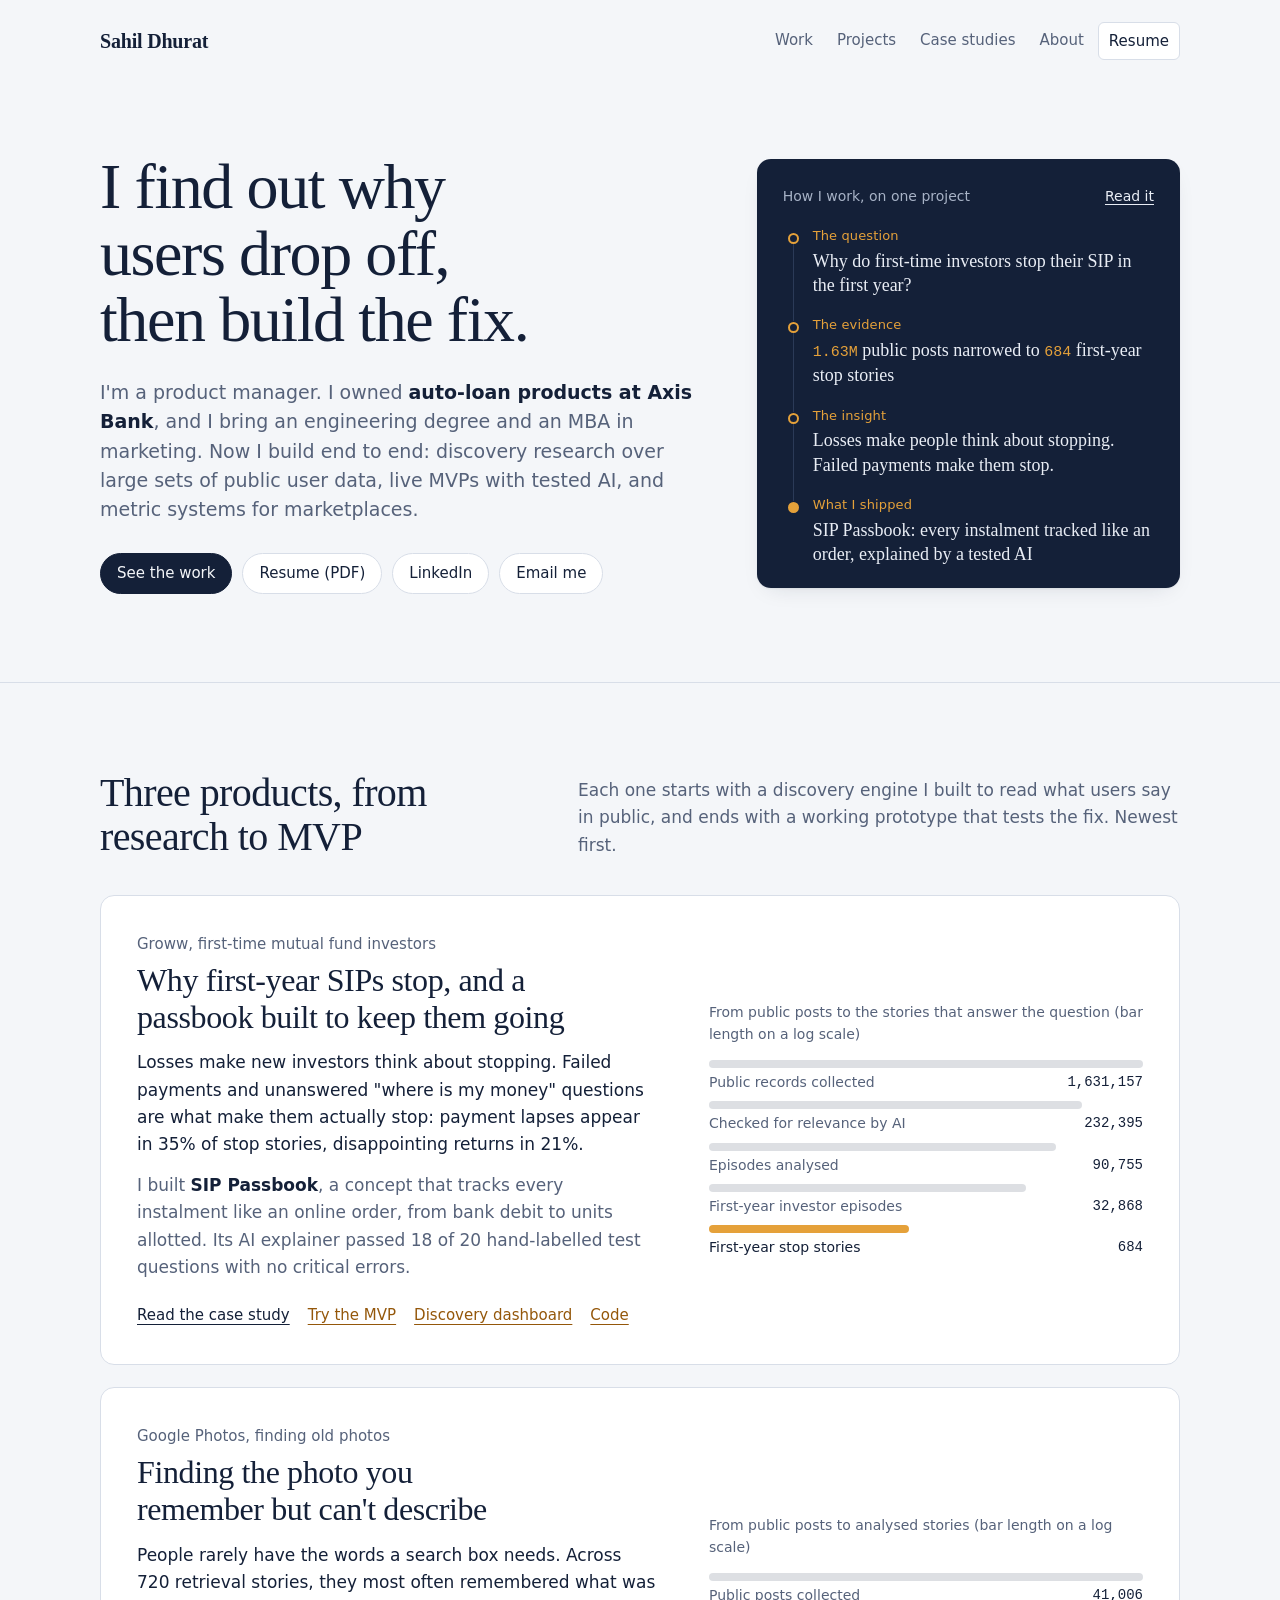
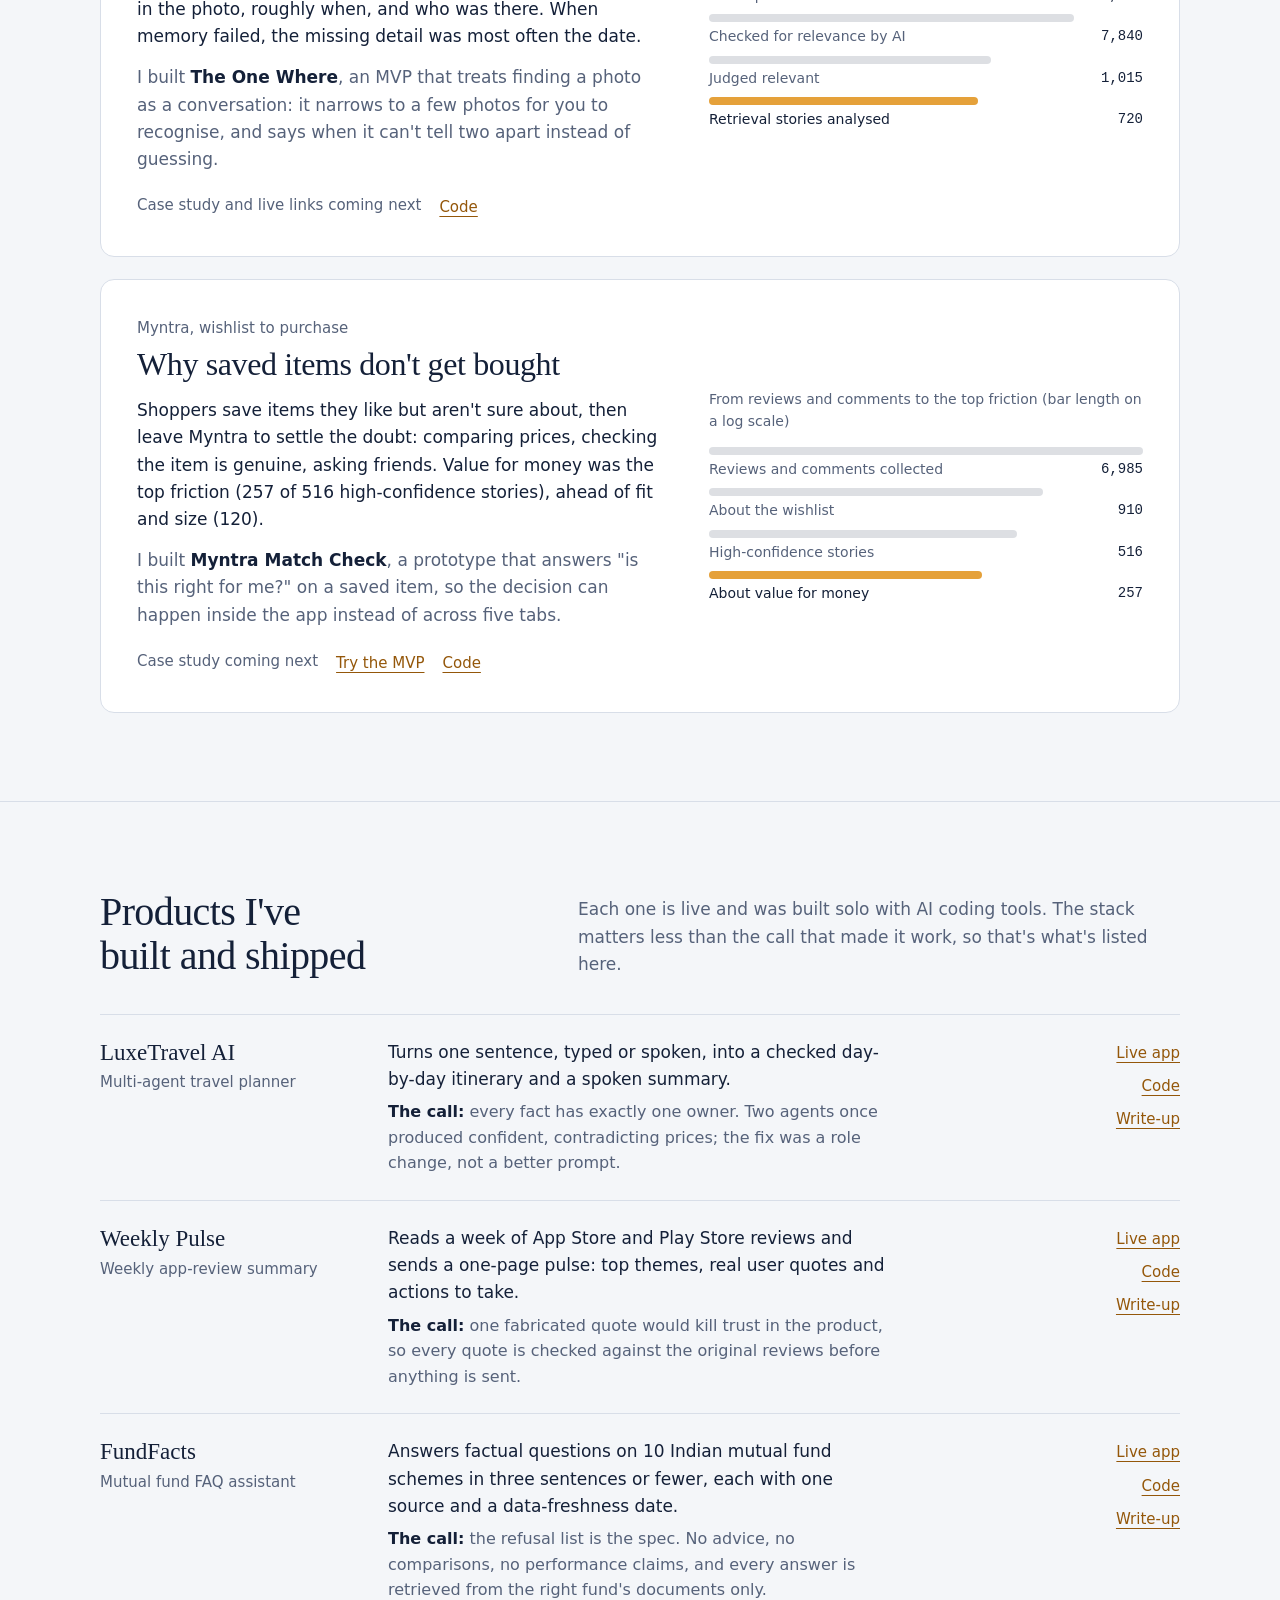
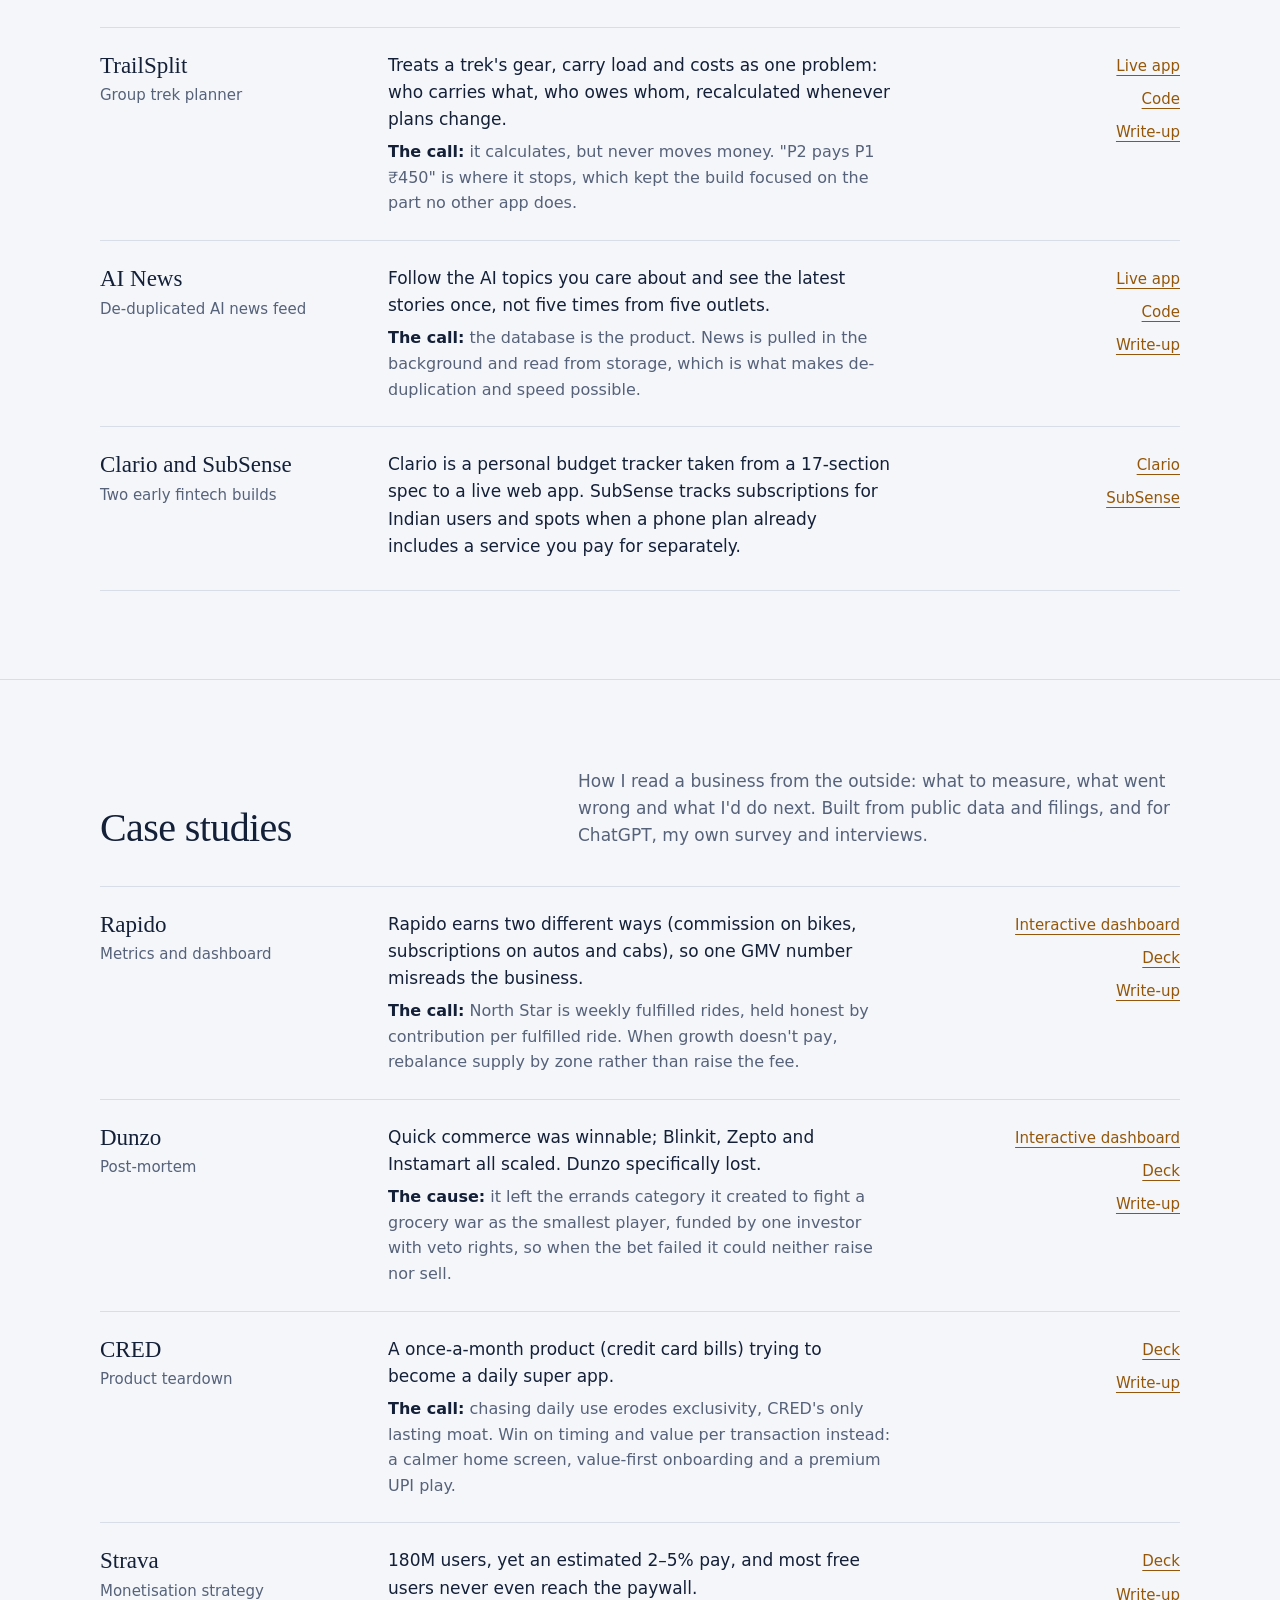
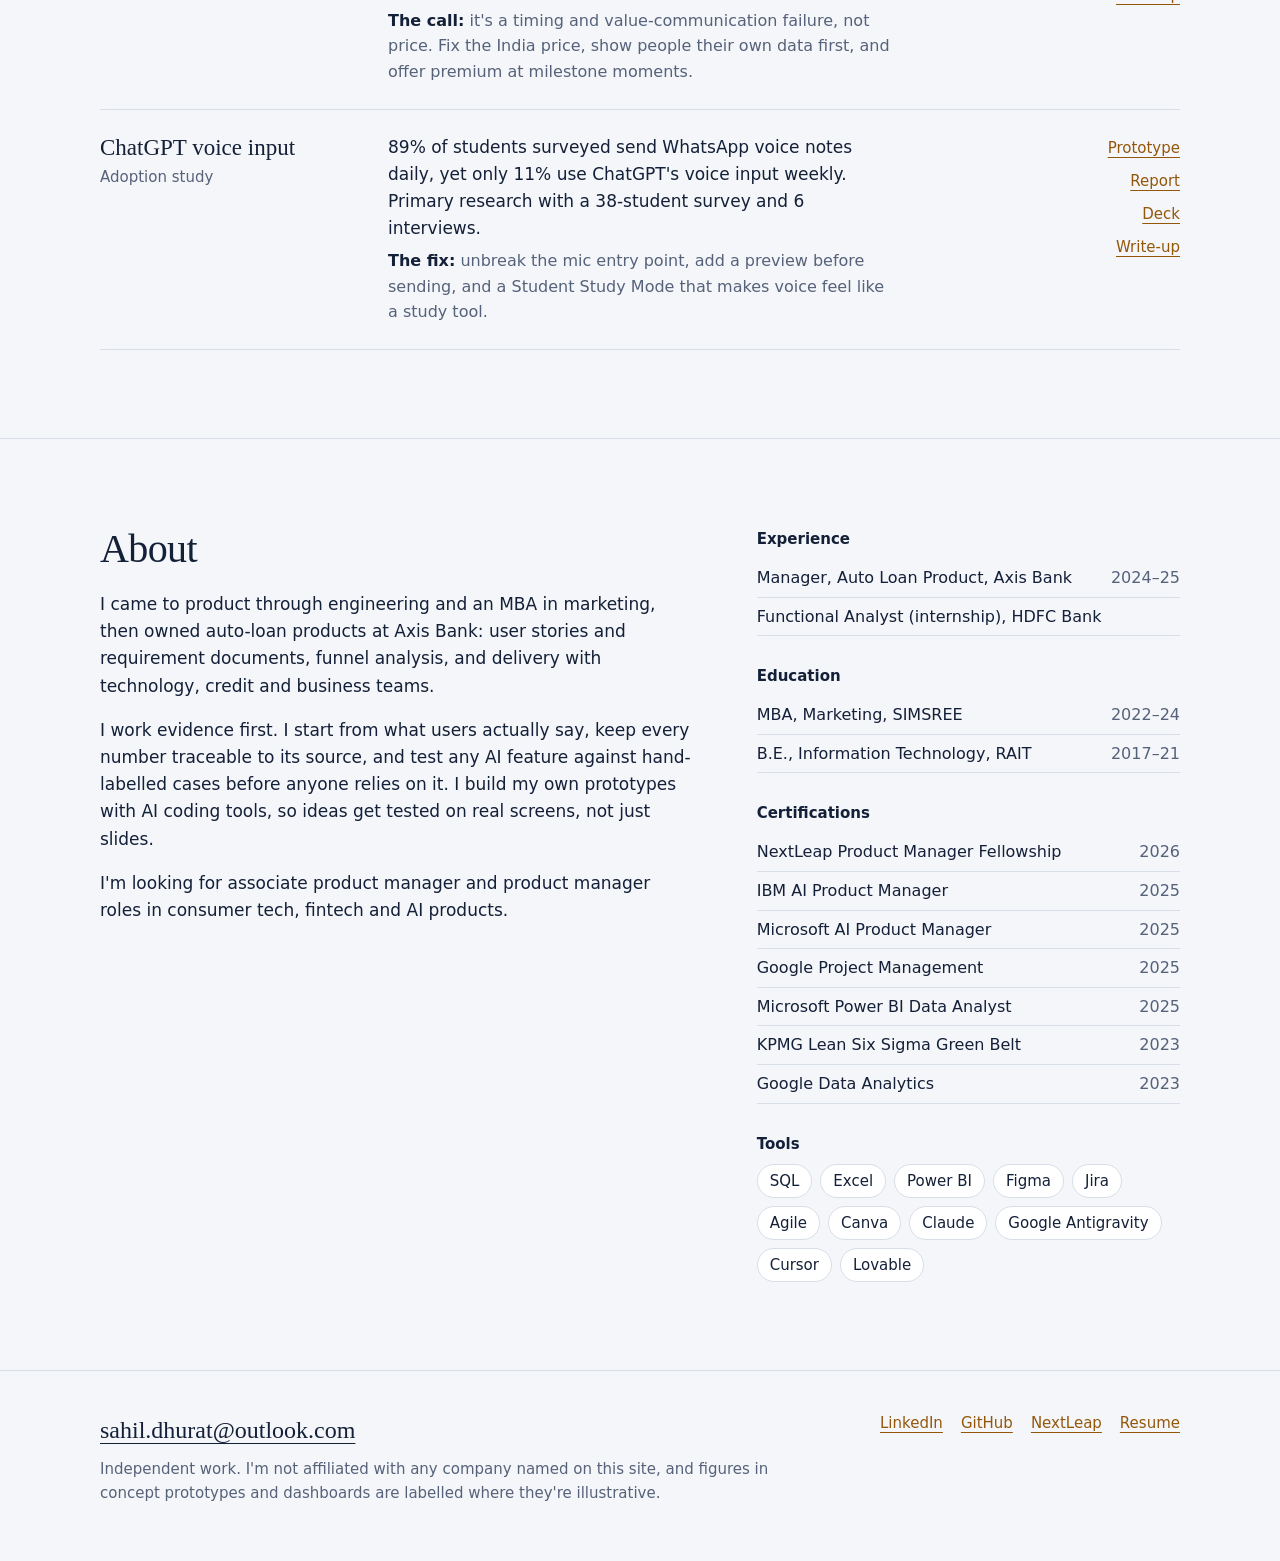
==== preview/index.html @ 80b4a868 "Add preview of the new portfolio site (home and Groww case study) Hidden preview under /preview/ wit" ====
<!doctype html>
<html lang="en-GB">
<head>
<meta charset="utf-8">
<meta name="viewport" content="width=device-width, initial-scale=1">
<title>Sahil Dhurat — Product Manager</title>
<meta name="description" content="Product manager portfolio: discovery research, live MVPs and case studies by Sahil Dhurat.">
<meta name="robots" content="noindex">
<meta name="theme-color" content="#F4F6F9" media="(prefers-color-scheme: light)">
<meta name="theme-color" content="#0E182C" media="(prefers-color-scheme: dark)">
<link rel="preload" href="assets/fonts/fraunces-latin-full-normal.woff2" as="font" type="font/woff2" crossorigin>
<link rel="preload" href="assets/fonts/dm-sans-latin-opsz-normal.woff2" as="font" type="font/woff2" crossorigin>
<link rel="stylesheet" href="assets/site.css">
</head>
<body>
<a class="skip" href="#main">Skip to content</a>

<header class="site-head">
  <div class="wrap">
    <a class="wordmark" href="./">Sahil Dhurat</a>
    <nav class="site-nav" aria-label="Main">
      <a href="#work">Work</a>
      <a href="#projects">Projects</a>
      <a href="#case-studies">Case studies</a>
      <a href="#about">About</a>
      <a class="nav-resume" href="https://drive.google.com/file/d/16mVuV6dT9pFEHMeCt_t-MgY8AIMUmg17/view?usp=sharing">Resume</a>
    </nav>
  </div>
</header>

<main id="main">

<section class="hero" aria-labelledby="hero-title">
  <div class="wrap">
    <div>
      <h1 id="hero-title">I find out why users drop off, then build the fix.</h1>
      <p class="lede">I'm a product manager. I owned <strong>auto-loan products at Axis Bank</strong>, and I bring an engineering degree and an MBA in marketing. Now I build end to end: discovery research over large sets of public user data, live MVPs with tested AI, and metric systems for marketplaces.</p>
      <div class="actions">
        <a class="btn btn-primary" href="#work">See the work</a>
        <a class="btn" href="https://drive.google.com/file/d/16mVuV6dT9pFEHMeCt_t-MgY8AIMUmg17/view?usp=sharing">Resume (PDF)</a>
        <a class="btn" href="https://www.linkedin.com/in/sahil-dhurat/">LinkedIn</a>
        <a class="btn" href="mailto:sahil.dhurat@outlook.com">Email me</a>
      </div>
    </div>

    <aside class="record" aria-labelledby="record-title">
      <p class="record-title" id="record-title"><span>How I work, on one project</span><a href="work/groww.html">Read it</a></p>
      <ol>
        <li><span class="step">The question</span><span class="say">Why do first-time investors stop their SIP in the first year?</span></li>
        <li><span class="step">The evidence</span><span class="say"><span class="fig">1.63M</span> public posts narrowed to <span class="fig">684</span> first-year stop stories</span></li>
        <li><span class="step">The insight</span><span class="say">Losses make people think about stopping. Failed payments make them stop.</span></li>
        <li><span class="step">What I shipped</span><span class="say">SIP Passbook: every instalment tracked like an order, explained by a tested AI</span></li>
      </ol>
    </aside>
  </div>
</section>

<section class="section" id="work" aria-labelledby="work-title">
  <div class="wrap">
    <div class="section-head">
      <h2 id="work-title">Three products, from research to MVP</h2>
      <p>Each one starts with a discovery engine I built to read what users say in public, and ends with a working prototype that tests the fix. Newest first.</p>
    </div>

    <div class="flagships">

      <article class="flagship" aria-labelledby="f-groww">
        <div>
          <p class="company">Groww, first-time mutual fund investors</p>
          <h3 id="f-groww"><a href="work/groww.html">Why first-year SIPs stop, and a passbook built to keep them going</a></h3>
          <p class="finding">Losses make new investors think about stopping. Failed payments and unanswered "where is my money" questions are what make them actually stop: payment lapses appear in 35% of stop stories, disappointing returns in 21%.</p>
          <p class="built">I built <strong>SIP Passbook</strong>, a concept that tracks every instalment like an online order, from bank debit to units allotted. Its AI explainer passed 18 of 20 hand-labelled test questions with no critical errors.</p>
          <ul class="linkrow">
            <li class="primary-link"><a href="work/groww.html">Read the case study</a></li>
            <li><a href="https://sippassbook.vercel.app/">Try the MVP</a></li>
            <li><a href="https://site-bice-three-88.vercel.app/">Discovery dashboard</a></li>
            <li><a href="https://github.com/sahildhurat/groww-engine">Code</a></li>
          </ul>
        </div>
        <figure class="ladder">
          <figcaption>From public posts to the stories that answer the question (bar length on a log scale)</figcaption>
          <ol>
            <li style="--w:100%"><span class="bar"></span><span class="row"><span>Public records collected</span><span class="n">1,631,157</span></span></li>
            <li style="--w:86%"><span class="bar"></span><span class="row"><span>Checked for relevance by AI</span><span class="n">232,395</span></span></li>
            <li style="--w:80%"><span class="bar"></span><span class="row"><span>Episodes analysed</span><span class="n">90,755</span></span></li>
            <li style="--w:73%"><span class="bar"></span><span class="row"><span>First-year investor episodes</span><span class="n">32,868</span></span></li>
            <li style="--w:46%"><span class="bar"></span><span class="row"><span>First-year stop stories</span><span class="n">684</span></span></li>
          </ol>
        </figure>
      </article>

      <article class="flagship" aria-labelledby="f-photos">
        <div>
          <p class="company">Google Photos, finding old photos</p>
          <h3 id="f-photos">Finding the photo you remember but can't describe</h3>
          <p class="finding">People rarely have the words a search box needs. Across 720 retrieval stories, they most often remembered what was in the photo, roughly when, and who was there. When memory failed, the missing detail was most often the date.</p>
          <p class="built">I built <strong>The One Where</strong>, an MVP that treats finding a photo as a conversation: it narrows to a few photos for you to recognise, and says when it can't tell two apart instead of guessing.</p>
          <ul class="linkrow">
            <li class="soon">Case study and live links coming next</li>
            <li><a href="https://github.com/sahildhurat/google-photos">Code</a></li>
          </ul>
        </div>
        <figure class="ladder">
          <figcaption>From public posts to analysed stories (bar length on a log scale)</figcaption>
          <ol>
            <li style="--w:100%"><span class="bar"></span><span class="row"><span>Public posts collected</span><span class="n">41,006</span></span></li>
            <li style="--w:84%"><span class="bar"></span><span class="row"><span>Checked for relevance by AI</span><span class="n">7,840</span></span></li>
            <li style="--w:65%"><span class="bar"></span><span class="row"><span>Judged relevant</span><span class="n">1,015</span></span></li>
            <li style="--w:62%"><span class="bar"></span><span class="row"><span>Retrieval stories analysed</span><span class="n">720</span></span></li>
          </ol>
        </figure>
      </article>

      <article class="flagship" aria-labelledby="f-myntra">
        <div>
          <p class="company">Myntra, wishlist to purchase</p>
          <h3 id="f-myntra">Why saved items don't get bought</h3>
          <p class="finding">Shoppers save items they like but aren't sure about, then leave Myntra to settle the doubt: comparing prices, checking the item is genuine, asking friends. Value for money was the top friction (257 of 516 high-confidence stories), ahead of fit and size (120).</p>
          <p class="built">I built <strong>Myntra Match Check</strong>, a prototype that answers "is this right for me?" on a saved item, so the decision can happen inside the app instead of across five tabs.</p>
          <ul class="linkrow">
            <li class="soon">Case study coming next</li>
            <li><a href="https://myntra-match-check-rho.vercel.app/">Try the MVP</a></li>
            <li><a href="https://github.com/sahildhurat/gradprojectmyntra">Code</a></li>
          </ul>
        </div>
        <figure class="ladder">
          <figcaption>From reviews and comments to the top friction (bar length on a log scale)</figcaption>
          <ol>
            <li style="--w:100%"><span class="bar"></span><span class="row"><span>Reviews and comments collected</span><span class="n">6,985</span></span></li>
            <li style="--w:77%"><span class="bar"></span><span class="row"><span>About the wishlist</span><span class="n">910</span></span></li>
            <li style="--w:71%"><span class="bar"></span><span class="row"><span>High-confidence stories</span><span class="n">516</span></span></li>
            <li style="--w:63%"><span class="bar"></span><span class="row"><span>About value for money</span><span class="n">257</span></span></li>
          </ol>
        </figure>
      </article>

    </div>
  </div>
</section>

<section class="section" id="projects" aria-labelledby="projects-title">
  <div class="wrap">
    <div class="section-head">
      <h2 id="projects-title">Products I've built and shipped</h2>
      <p>Each one is live and was built solo with AI coding tools. The stack matters less than the call that made it work, so that's what's listed here.</p>
    </div>
    <ul class="index">
      <li>
        <div><h3>LuxeTravel AI</h3><p class="kind">Multi-agent travel planner</p></div>
        <div>
          <p class="what">Turns one sentence, typed or spoken, into a checked day-by-day itinerary and a spoken summary.</p>
          <p class="decision"><b>The call:</b> every fact has exactly one owner. Two agents once produced confident, contradicting prices; the fix was a role change, not a better prompt.</p>
        </div>
        <ul class="linkrow">
          <li><a href="https://mas-murex-one.vercel.app/">Live app</a></li>
          <li><a href="https://github.com/sahildhurat/MAS">Code</a></li>
          <li><a href="https://sahildhurat.notion.site/3aadeea52e9d80ab8908f2aad19b8d54">Write-up</a></li>
        </ul>
      </li>
      <li>
        <div><h3>Weekly Pulse</h3><p class="kind">Weekly app-review summary</p></div>
        <div>
          <p class="what">Reads a week of App Store and Play Store reviews and sends a one-page pulse: top themes, real user quotes and actions to take.</p>
          <p class="decision"><b>The call:</b> one fabricated quote would kill trust in the product, so every quote is checked against the original reviews before anything is sent.</p>
        </div>
        <ul class="linkrow">
          <li><a href="https://mcp-server-spd2.vercel.app/">Live app</a></li>
          <li><a href="https://github.com/sahildhurat/MCP-SERVER">Code</a></li>
          <li><a href="https://sahildhurat.notion.site/3abdeea52e9d80cbb525e8c50e0fd59c">Write-up</a></li>
        </ul>
      </li>
      <li>
        <div><h3>FundFacts</h3><p class="kind">Mutual fund FAQ assistant</p></div>
        <div>
          <p class="what">Answers factual questions on 10 Indian mutual fund schemes in three sentences or fewer, each with one source and a data-freshness date.</p>
          <p class="decision"><b>The call:</b> the refusal list is the spec. No advice, no comparisons, no performance claims, and every answer is retrieved from the right fund's documents only.</p>
        </div>
        <ul class="linkrow">
          <li><a href="https://rag-ecru.vercel.app/">Live app</a></li>
          <li><a href="https://github.com/sahildhurat/RAG">Code</a></li>
          <li><a href="https://sahildhurat.notion.site/3abdeea52e9d80a49198fd016742d22f">Write-up</a></li>
        </ul>
      </li>
      <li>
        <div><h3>TrailSplit</h3><p class="kind">Group trek planner</p></div>
        <div>
          <p class="what">Treats a trek's gear, carry load and costs as one problem: who carries what, who owes whom, recalculated whenever plans change.</p>
          <p class="decision"><b>The call:</b> it calculates, but never moves money. "P2 pays P1 ₹450" is where it stops, which kept the build focused on the part no other app does.</p>
        </div>
        <ul class="linkrow">
          <li><a href="https://trek-plan.vercel.app/">Live app</a></li>
          <li><a href="https://github.com/sahildhurat/TrekPlan">Code</a></li>
          <li><a href="https://sahildhurat.notion.site/3abdeea52e9d8010b802fc34db06f3ba">Write-up</a></li>
        </ul>
      </li>
      <li>
        <div><h3>AI News</h3><p class="kind">De-duplicated AI news feed</p></div>
        <div>
          <p class="what">Follow the AI topics you care about and see the latest stories once, not five times from five outlets.</p>
          <p class="decision"><b>The call:</b> the database is the product. News is pulled in the background and read from storage, which is what makes de-duplication and speed possible.</p>
        </div>
        <ul class="linkrow">
          <li><a href="https://ai-newss-theta.vercel.app/">Live app</a></li>
          <li><a href="https://github.com/sahildhurat/AI-News">Code</a></li>
          <li><a href="https://sahildhurat.notion.site/38bdeea52e9d806b8851f199622239f2">Write-up</a></li>
        </ul>
      </li>
      <li>
        <div><h3>Clario and SubSense</h3><p class="kind">Two early fintech builds</p></div>
        <div>
          <p class="what">Clario is a personal budget tracker taken from a 17-section spec to a live web app. SubSense tracks subscriptions for Indian users and spots when a phone plan already includes a service you pay for separately.</p>
        </div>
        <ul class="linkrow">
          <li><a href="https://clario-pocket-pal.lovable.app/">Clario</a></li>
          <li><a href="https://subsense-your-pocket.lovable.app/">SubSense</a></li>
        </ul>
      </li>
    </ul>
  </div>
</section>

<section class="section" id="case-studies" aria-labelledby="cases-title">
  <div class="wrap">
    <div class="section-head">
      <h2 id="cases-title">Case studies</h2>
      <p>How I read a business from the outside: what to measure, what went wrong and what I'd do next. Built from public data and filings, and for ChatGPT, my own survey and interviews.</p>
    </div>
    <ul class="index">
      <li>
        <div><h3>Rapido</h3><p class="kind">Metrics and dashboard</p></div>
        <div>
          <p class="what">Rapido earns two different ways (commission on bikes, subscriptions on autos and cabs), so one GMV number misreads the business.</p>
          <p class="decision"><b>The call:</b> North Star is weekly fulfilled rides, held honest by contribution per fulfilled ride. When growth doesn't pay, rebalance supply by zone rather than raise the fee.</p>
        </div>
        <ul class="linkrow">
          <li><a href="https://sahildhurat.github.io/Rapido_Dashboard/">Interactive dashboard</a></li>
          <li><a href="https://drive.google.com/file/d/1CsDw8NSYSGovo_aSEPP8B-euRCRor7dQ/view?usp=sharing">Deck</a></li>
          <li><a href="https://sahildhurat.notion.site/389deea52e9d80d7b675fb103d9cb6de">Write-up</a></li>
        </ul>
      </li>
      <li>
        <div><h3>Dunzo</h3><p class="kind">Post-mortem</p></div>
        <div>
          <p class="what">Quick commerce was winnable; Blinkit, Zepto and Instamart all scaled. Dunzo specifically lost.</p>
          <p class="decision"><b>The cause:</b> it left the errands category it created to fight a grocery war as the smallest player, funded by one investor with veto rights, so when the bet failed it could neither raise nor sell.</p>
        </div>
        <ul class="linkrow">
          <li><a href="https://sahildhurat.github.io/DunzoPostMortem/">Interactive dashboard</a></li>
          <li><a href="https://drive.google.com/file/d/1TZpohYWo9zm0Oq2NqM5EfVXHuOhYOJ4e/view?usp=sharing">Deck</a></li>
          <li><a href="https://sahildhurat.notion.site/38adeea52e9d80cfb8c1c525fac9520d">Write-up</a></li>
        </ul>
      </li>
      <li>
        <div><h3>CRED</h3><p class="kind">Product teardown</p></div>
        <div>
          <p class="what">A once-a-month product (credit card bills) trying to become a daily super app.</p>
          <p class="decision"><b>The call:</b> chasing daily use erodes exclusivity, CRED's only lasting moat. Win on timing and value per transaction instead: a calmer home screen, value-first onboarding and a premium UPI play.</p>
        </div>
        <ul class="linkrow">
          <li><a href="https://drive.google.com/file/d/1vigNym51adtElAeXyNW3fnwuIkvLwiT5/view?usp=sharing">Deck</a></li>
          <li><a href="https://sahildhurat.notion.site/38adeea52e9d803dbc5ec2132424ddb6">Write-up</a></li>
        </ul>
      </li>
      <li>
        <div><h3>Strava</h3><p class="kind">Monetisation strategy</p></div>
        <div>
          <p class="what">180M users, yet an estimated 2–5% pay, and most free users never even reach the paywall.</p>
          <p class="decision"><b>The call:</b> it's a timing and value-communication failure, not price. Fix the India price, show people their own data first, and offer premium at milestone moments.</p>
        </div>
        <ul class="linkrow">
          <li><a href="https://drive.google.com/file/d/1mhK2jKIDctCnuXhxxfQ_IN7yk5vc2CHE/view?usp=sharing">Deck</a></li>
          <li><a href="https://sahildhurat.notion.site/38adeea52e9d805e9032f91657711d15">Write-up</a></li>
        </ul>
      </li>
      <li>
        <div><h3>ChatGPT voice input</h3><p class="kind">Adoption study</p></div>
        <div>
          <p class="what">89% of students surveyed send WhatsApp voice notes daily, yet only 11% use ChatGPT's voice input weekly. Primary research with a 38-student survey and 6 interviews.</p>
          <p class="decision"><b>The fix:</b> unbreak the mic entry point, add a preview before sending, and a Student Study Mode that makes voice feel like a study tool.</p>
        </div>
        <ul class="linkrow">
          <li><a href="https://www.figma.com/proto/nqnSDW9rDSXiiJatxFcLrt/ChatGPT?node-id=1-31&amp;p=f&amp;scaling=scale-down&amp;content-scaling=fixed&amp;page-id=0%3A1&amp;starting-point-node-id=1%3A31">Prototype</a></li>
          <li><a href="https://drive.google.com/file/d/1mVekJ1o_73i878aiSmYrm5hK3ZbXp1-4/view?usp=sharing">Report</a></li>
          <li><a href="https://drive.google.com/file/d/1Jqcy5GAsfVbZSHHMV6yszLKNnvy1zO1x/view?usp=sharing">Deck</a></li>
          <li><a href="https://sahildhurat.notion.site/38adeea52e9d80ec9ca1cdf5b2bf98af">Write-up</a></li>
        </ul>
      </li>
    </ul>
  </div>
</section>

<section class="section" id="about" aria-labelledby="about-title">
  <div class="wrap about">
    <div class="prose">
      <div class="section-head" style="grid-template-columns:1fr;margin-bottom:20px"><h2 id="about-title">About</h2></div>
      <p>I came to product through engineering and an MBA in marketing, then owned auto-loan products at Axis Bank: user stories and requirement documents, funnel analysis, and delivery with technology, credit and business teams.</p>
      <p>I work evidence first. I start from what users actually say, keep every number traceable to its source, and test any AI feature against hand-labelled cases before anyone relies on it. I build my own prototypes with AI coding tools, so ideas get tested on real screens, not just slides.</p>
      <p>I'm looking for associate product manager and product manager roles in consumer tech, fintech and AI products.</p>
    </div>
    <div class="facts">
      <div>
        <h3>Experience</h3>
        <ul>
          <li><span>Manager, Auto Loan Product, Axis Bank</span><span>2024–25</span></li>
          <li><span>Functional Analyst (internship), HDFC Bank</span><span></span></li>
        </ul>
      </div>
      <div>
        <h3>Education</h3>
        <ul>
          <li><span>MBA, Marketing, SIMSREE</span><span>2022–24</span></li>
          <li><span>B.E., Information Technology, RAIT</span><span>2017–21</span></li>
        </ul>
      </div>
      <div>
        <h3>Certifications</h3>
        <ul>
          <li><span>NextLeap Product Manager Fellowship</span><span>2026</span></li>
          <li><span>IBM AI Product Manager</span><span>2025</span></li>
          <li><span>Microsoft AI Product Manager</span><span>2025</span></li>
          <li><span>Google Project Management</span><span>2025</span></li>
          <li><span>Microsoft Power BI Data Analyst</span><span>2025</span></li>
          <li><span>KPMG Lean Six Sigma Green Belt</span><span>2023</span></li>
          <li><span>Google Data Analytics</span><span>2023</span></li>
        </ul>
      </div>
      <div>
        <h3>Tools</h3>
        <ul class="skills">
          <li>SQL</li><li>Excel</li><li>Power BI</li><li>Figma</li><li>Jira</li><li>Agile</li><li>Canva</li><li>Claude</li><li>Google Antigravity</li><li>Cursor</li><li>Lovable</li>
        </ul>
      </div>
    </div>
  </div>
</section>

</main>

<footer class="site-foot">
  <div class="wrap">
    <div>
      <p class="contact"><a href="mailto:sahil.dhurat@outlook.com">sahil.dhurat@outlook.com</a></p>
      <p class="disclaimer">Independent work. I'm not affiliated with any company named on this site, and figures in concept prototypes and dashboards are labelled where they're illustrative.</p>
    </div>
    <ul class="linkrow">
      <li><a href="https://www.linkedin.com/in/sahil-dhurat/">LinkedIn</a></li>
      <li><a href="https://github.com/sahildhurat">GitHub</a></li>
      <li><a href="https://nextleap.app/portfolio/sahil-dhurat">NextLeap</a></li>
      <li><a href="https://drive.google.com/file/d/16mVuV6dT9pFEHMeCt_t-MgY8AIMUmg17/view?usp=sharing">Resume</a></li>
    </ul>
  </div>
</footer>
</body>
</html>
---- preview/assets/site.css ----
/* Sahil Dhurat — portfolio. Design notes in DESIGN.md */

@font-face {
  font-family: "Fraunces";
  src: url("fonts/fraunces-latin-full-normal.woff2") format("woff2");
  font-weight: 100 900;
  font-style: normal;
  font-display: swap;
}
@font-face {
  font-family: "DM Sans";
  src: url("fonts/dm-sans-latin-opsz-normal.woff2") format("woff2");
  font-weight: 100 1000;
  font-style: normal;
  font-display: swap;
  unicode-range: U+0000-00FF, U+0131, U+0152-0153, U+02BB-02BC, U+02C6, U+02DA, U+02DC, U+0304, U+0308, U+0329, U+2000-206F, U+20AC, U+2122, U+2191, U+2193, U+2212, U+2215, U+FEFF, U+FFFD;
}
@font-face {
  font-family: "DM Sans";
  src: url("fonts/dm-sans-latin-ext-opsz-normal.woff2") format("woff2");
  font-weight: 100 1000;
  font-style: normal;
  font-display: swap;
  unicode-range: U+0100-02BA, U+02BD-02C5, U+02C7-02CC, U+02CE-02D7, U+02DD-02FF, U+1E00-1E9F, U+2020, U+20A0-20AB, U+20AD-20C0, U+2113, U+2C60-2C7F, U+A720-A7FF;
}
@font-face {
  font-family: "DM Sans";
  src: url("fonts/dm-sans-latin-opsz-italic.woff2") format("woff2");
  font-weight: 100 1000;
  font-style: italic;
  font-display: swap;
}
@font-face {
  font-family: "DM Mono";
  src: url("fonts/dm-mono-latin-400-normal.woff2") format("woff2");
  font-weight: 400;
  font-display: swap;
}
@font-face {
  font-family: "DM Mono";
  src: url("fonts/dm-mono-latin-500-normal.woff2") format("woff2");
  font-weight: 500;
  font-display: swap;
}
@font-face {
  font-family: "DM Mono";
  src: url("fonts/dm-mono-latin-ext-400-normal.woff2") format("woff2");
  font-weight: 400 500;
  font-display: swap;
  unicode-range: U+20A0-20C0;
}

:root {
  --paper: #F4F6F9;
  --surface: #FFFFFF;
  --ink: #142038;
  --slate: #56627A;
  --line: #D8DEE8;
  --amber: #E5A13A;
  --amber-text: #94570A;
  --amber-wash: #FBF1E0;
  --record-bg: #142038;
  --record-ink: #E9EDF5;
  --record-slate: #A7B2C6;
  --record-line: #2B3A57;
  --shadow: 0 1px 2px rgba(20, 32, 56, 0.06), 0 8px 24px -12px rgba(20, 32, 56, 0.18);

  --serif: "Fraunces", Georgia, "Times New Roman", serif;
  --sans: "DM Sans", system-ui, -apple-system, "Segoe UI", Roboto, sans-serif;
  --mono: "DM Mono", ui-monospace, "SFMono-Regular", Menlo, monospace;

  --wrap: 1160px;
  --gutter: clamp(16px, 4vw, 40px);
  --radius-lg: 14px;
  --radius-sm: 8px;
  color-scheme: light;
}

@media (prefers-color-scheme: dark) {
  :root:not([data-theme="light"]) {
    --paper: #0E182C;
    --surface: #15223A;
    --ink: #E6EBF3;
    --slate: #9AA6BC;
    --line: #26344F;
    --amber: #F2B552;
    --amber-text: #F2B552;
    --amber-wash: #2A2A2E;
    --record-bg: #1B2B48;
    --record-line: #33466A;
    --shadow: 0 1px 2px rgba(0, 0, 0, 0.3), 0 10px 30px -12px rgba(0, 0, 0, 0.5);
    color-scheme: dark;
  }
}
:root[data-theme="dark"] {
  --paper: #0E182C;
  --surface: #15223A;
  --ink: #E6EBF3;
  --slate: #9AA6BC;
  --line: #26344F;
  --amber: #F2B552;
  --amber-text: #F2B552;
  --amber-wash: #2A2A2E;
  --record-bg: #1B2B48;
  --record-line: #33466A;
  --shadow: 0 1px 2px rgba(0, 0, 0, 0.3), 0 10px 30px -12px rgba(0, 0, 0, 0.5);
  color-scheme: dark;
}

*, *::before, *::after { box-sizing: border-box; }
html { -webkit-text-size-adjust: 100%; text-size-adjust: 100%; scroll-behavior: smooth; }
body {
  margin: 0;
  background: var(--paper);
  color: var(--ink);
  font-family: var(--sans);
  font-size: 17px;
  line-height: 1.6;
  font-optical-sizing: auto;
  -webkit-font-smoothing: antialiased;
  text-rendering: optimizeLegibility;
}
img { max-width: 100%; height: auto; display: block; }
a { color: inherit; }
p { margin: 0 0 1em; }
h1, h2, h3, h4 { margin: 0; font-weight: 600; text-wrap: balance; }

:focus-visible {
  outline: 3px solid var(--amber);
  outline-offset: 3px;
  border-radius: 4px;
}

.skip {
  position: absolute; left: -9999px; top: 8px;
  background: var(--ink); color: var(--paper); padding: 8px 14px; border-radius: 6px; z-index: 10;
}
.skip:focus { left: 8px; }

.wrap { max-width: var(--wrap); margin: 0 auto; padding: 0 var(--gutter); }

/* Links in running text */
.prose a, .text-link {
  color: var(--amber-text);
  text-decoration: underline;
  text-decoration-thickness: 1px;
  text-underline-offset: 3px;
}
.prose a:hover, .text-link:hover { text-decoration-thickness: 2px; }

/* ---------- Site header ---------- */
.site-head { padding: 22px 0; }
.site-head .wrap { display: flex; align-items: center; justify-content: space-between; gap: 24px; }
.wordmark {
  font-family: var(--serif);
  font-size: 20px;
  font-weight: 600;
  font-variation-settings: "opsz" 24, "SOFT" 50;
  text-decoration: none;
  letter-spacing: -0.01em;
}
.site-nav { display: flex; gap: 4px; flex-wrap: wrap; justify-content: flex-end; }
.site-nav a {
  font-size: 15px;
  text-decoration: none;
  color: var(--slate);
  padding: 6px 10px;
  border-radius: 6px;
}
.site-nav a:hover { color: var(--ink); background: var(--surface); }
.site-nav a[aria-current="page"] { color: var(--ink); }
.site-nav .nav-resume {
  color: var(--ink);
  border: 1px solid var(--line);
  background: var(--surface);
}

/* ---------- Hero ---------- */
.hero { padding: clamp(28px, 6vw, 72px) 0 clamp(48px, 7vw, 88px); }
.hero .wrap {
  display: grid;
  grid-template-columns: minmax(0, 7fr) minmax(0, 5fr);
  gap: clamp(32px, 5vw, 72px);
  align-items: center;
}
.hero h1 {
  font-family: var(--serif);
  font-weight: 500;
  font-size: clamp(38px, 5.4vw, 64px);
  line-height: 1.04;
  letter-spacing: -0.022em;
  font-variation-settings: "opsz" 144, "SOFT" 30;
  margin-bottom: 24px;
  max-width: 15ch;
}
.hero .lede {
  font-size: 19px;
  line-height: 1.55;
  color: var(--slate);
  max-width: 34em;
  margin-bottom: 28px;
}
.hero .lede strong { color: var(--ink); font-weight: 600; }

.actions { display: flex; flex-wrap: wrap; gap: 10px; }
.btn {
  display: inline-flex; align-items: center; gap: 8px;
  font: 500 15px/1 var(--sans);
  text-decoration: none;
  padding: 12px 16px;
  border-radius: 999px;
  border: 1px solid var(--line);
  background: var(--surface);
  color: var(--ink);
}
.btn:hover { border-color: var(--ink); }
.btn-primary { background: var(--ink); color: var(--paper); border-color: var(--ink); }
.btn-primary:hover { background: transparent; color: var(--ink); }
.btn svg { width: 16px; height: 16px; flex: none; }

/* Worked example: the decision record */
.record {
  background: var(--record-bg);
  color: var(--record-ink);
  border-radius: var(--radius-lg);
  padding: 26px 26px 22px;
  box-shadow: var(--shadow);
  position: relative;
}
.record-title {
  font-size: 14px;
  color: var(--record-slate);
  margin: 0 0 18px;
  display: flex; justify-content: space-between; gap: 12px; align-items: baseline;
}
.record-title a { color: var(--record-ink); text-underline-offset: 3px; }
.record ol { list-style: none; margin: 0; padding: 0; position: relative; }
.record li {
  position: relative;
  padding: 0 0 18px 30px;
}
.record li:last-child { padding-bottom: 0; }
.record li::before {
  content: "";
  position: absolute; left: 5px; top: 7px;
  width: 11px; height: 11px; border-radius: 50%;
  border: 2px solid var(--amber);
  background: var(--record-bg);
  z-index: 1;
}
.record li:last-child::before { background: var(--amber); }
.record li::after {
  content: "";
  position: absolute; left: 10px; top: 14px; bottom: -6px;
  width: 1.5px; background: var(--record-line);
}
.record li:last-child::after { display: none; }
.record .step { display: block; font-size: 13px; color: var(--amber); margin-bottom: 2px; letter-spacing: 0.01em; }
.record .say {
  display: block;
  font-family: var(--serif);
  font-variation-settings: "opsz" 24, "SOFT" 50;
  font-size: 18px; line-height: 1.35; font-weight: 450;
}
.record .say .fig { font-family: var(--mono); font-size: 15px; font-weight: 500; color: var(--amber); }

/* One orchestrated moment: the record's steps appear in order */
@media (prefers-reduced-motion: no-preference) {
  .record li { animation: step-in 520ms cubic-bezier(.2,.7,.2,1) both; }
  .record li:nth-child(1) { animation-delay: 120ms; }
  .record li:nth-child(2) { animation-delay: 420ms; }
  .record li:nth-child(3) { animation-delay: 720ms; }
  .record li:nth-child(4) { animation-delay: 1020ms; }
}
@keyframes step-in {
  from { opacity: 0; transform: translateY(6px); }
  to { opacity: 1; transform: none; }
}

/* ---------- Sections ---------- */
.section { padding: clamp(48px, 7vw, 88px) 0; border-top: 1px solid var(--line); }
.section-head { display: grid; grid-template-columns: minmax(0, 5fr) minmax(0, 7fr); gap: 24px 48px; margin-bottom: 36px; align-items: end; }
.section-head h2 {
  font-family: var(--serif);
  font-weight: 500;
  font-size: clamp(30px, 3.6vw, 40px);
  line-height: 1.1;
  letter-spacing: -0.015em;
  font-variation-settings: "opsz" 96, "SOFT" 30;
}
.section-head p { color: var(--slate); margin: 0; max-width: 36em; }

/* ---------- Flagship projects ---------- */
.flagships { display: grid; gap: 22px; }
.flagship {
  background: var(--surface);
  border: 1px solid var(--line);
  border-radius: var(--radius-lg);
  padding: clamp(22px, 3vw, 36px);
  display: grid;
  grid-template-columns: minmax(0, 6fr) minmax(0, 5fr);
  gap: clamp(24px, 4vw, 56px);
}
.flagship .company { font-size: 15px; color: var(--slate); margin-bottom: 6px; }
.flagship h3 {
  font-family: var(--serif);
  font-weight: 500;
  font-size: clamp(25px, 2.6vw, 32px);
  line-height: 1.15;
  letter-spacing: -0.012em;
  font-variation-settings: "opsz" 72, "SOFT" 40;
  margin-bottom: 14px;
}
.flagship h3 a { text-decoration: none; }
.flagship h3 a:hover { text-decoration: underline; text-decoration-thickness: 1.5px; text-underline-offset: 5px; }
.flagship .finding { margin-bottom: 14px; }
.flagship .built { color: var(--slate); margin-bottom: 20px; }
.flagship .built strong { color: var(--ink); font-weight: 600; }

.linkrow { display: flex; flex-wrap: wrap; gap: 8px 18px; margin: 0; padding: 0; list-style: none; }
.linkrow a {
  font-size: 15px; font-weight: 500;
  color: var(--amber-text);
  text-decoration: underline;
  text-decoration-thickness: 1px;
  text-underline-offset: 4px;
}
.linkrow a:hover { text-decoration-thickness: 2px; }
.linkrow .primary-link a { color: var(--ink); }
.linkrow .soon { font-size: 15px; color: var(--slate); }

/* Evidence ladder: raw records narrowing to the stories that answer the question */
.ladder { margin: 0; align-self: center; }
.ladder figcaption { font-size: 14px; color: var(--slate); margin-bottom: 14px; }
.ladder ol { list-style: none; margin: 0; padding: 0; display: grid; gap: 8px; }
.ladder li { display: grid; grid-template-columns: 1fr; gap: 3px; }
.ladder .bar {
  height: 8px; border-radius: 4px;
  background: color-mix(in srgb, var(--ink) 14%, transparent);
  width: var(--w, 100%);
  min-width: 6px;
}
.ladder li:last-child .bar { background: var(--amber); }
.ladder .row { display: flex; justify-content: space-between; gap: 12px; font-size: 14px; color: var(--slate); }
.ladder .row .n { font-family: var(--mono); font-weight: 500; color: var(--ink); white-space: nowrap; }
.ladder li:last-child .row { color: var(--ink); }

/* ---------- Index rows (projects, case studies) ---------- */
.index { list-style: none; margin: 0; padding: 0; border-top: 1px solid var(--line); }
.index > li {
  display: grid;
  grid-template-columns: minmax(0, 3fr) minmax(0, 6fr) minmax(0, 3fr);
  gap: 10px 36px;
  padding: 24px 0;
  border-bottom: 1px solid var(--line);
  align-items: start;
}
.index h3 {
  font-family: var(--serif);
  font-weight: 500;
  font-size: 23px;
  line-height: 1.2;
  font-variation-settings: "opsz" 48, "SOFT" 40;
}
.index .kind { font-size: 15px; color: var(--slate); margin-top: 4px; }
.index .what { margin: 0 0 6px; }
.index .decision { margin: 0; color: var(--slate); font-size: 16px; }
.index .decision b { color: var(--ink); font-weight: 600; }
.index .linkrow { flex-direction: column; gap: 6px; justify-self: end; text-align: right; }
.index .linkrow li { white-space: nowrap; }

/* ---------- About ---------- */
.about { display: grid; grid-template-columns: minmax(0, 7fr) minmax(0, 5fr); gap: clamp(32px, 5vw, 72px); }
.about .prose p { max-width: 38em; }
.facts { display: grid; gap: 28px; align-content: start; }
.facts h3 { font-size: 15px; font-weight: 600; margin-bottom: 8px; }
.facts ul { list-style: none; margin: 0; padding: 0; }
.facts li { padding: 6px 0; border-bottom: 1px solid var(--line); font-size: 16px; display: flex; justify-content: space-between; gap: 16px; }
.facts li span:last-child { color: var(--slate); white-space: nowrap; }
.skills { display: flex; flex-wrap: wrap; gap: 8px; }
.skills li { border: 1px solid var(--line); border-radius: 999px; padding: 4px 12px; font-size: 15px; background: var(--surface); display: block; }

/* ---------- Footer ---------- */
.site-foot { border-top: 1px solid var(--line); padding: 40px 0 56px; font-size: 15px; color: var(--slate); }
.site-foot .wrap { display: grid; grid-template-columns: minmax(0, 1fr) auto; gap: 16px 40px; align-items: start; }
.site-foot .contact { font-family: var(--serif); font-size: 24px; color: var(--ink); font-variation-settings: "opsz" 36, "SOFT" 40; margin-bottom: 8px; }
.site-foot .contact a { text-underline-offset: 5px; text-decoration-thickness: 1px; }
.site-foot .linkrow { justify-content: flex-end; }
.disclaimer { margin: 0; max-width: 46em; }

/* ---------- Project page ---------- */
.crumbs { font-size: 15px; color: var(--slate); margin-bottom: 18px; }
.crumbs a { color: var(--slate); text-underline-offset: 3px; }
.case-hero { padding: clamp(20px, 4vw, 48px) 0 clamp(36px, 5vw, 64px); }
.case-hero .wrap { display: grid; grid-template-columns: minmax(0, 7fr) minmax(0, 4fr); gap: clamp(32px, 5vw, 72px); align-items: end; }
.case-hero h1 {
  font-family: var(--serif);
  font-weight: 500;
  font-size: clamp(34px, 4.6vw, 56px);
  line-height: 1.06;
  letter-spacing: -0.02em;
  font-variation-settings: "opsz" 144, "SOFT" 30;
  margin-bottom: 18px;
  max-width: 18ch;
}
.case-hero .lede { font-size: 19px; color: var(--slate); max-width: 34em; margin-bottom: 24px; }
.meta { margin: 0; display: grid; grid-template-columns: auto 1fr; gap: 8px 20px; font-size: 15px; border-top: 1px solid var(--line); padding-top: 18px; }
.meta dt { color: var(--slate); }
.meta dd { margin: 0; }

.phone {
  justify-self: center;
  width: min(300px, 100%);
  border-radius: 34px;
  padding: 10px;
  background: var(--ink);
  box-shadow: var(--shadow);
}
.phone img { border-radius: 25px; width: 100%; }
.phone-cap { font-size: 14px; color: var(--slate); text-align: center; margin-top: 12px; }

.tldr {
  background: var(--surface);
  border: 1px solid var(--line);
  border-left: 4px solid var(--amber);
  border-radius: var(--radius-sm);
  padding: 20px 24px;
  margin-bottom: 8px;
}
.tldr h2 { font-size: 15px; font-weight: 600; margin-bottom: 8px; font-family: var(--sans); }
.tldr ul { margin: 0; padding-left: 20px; }
.tldr li { margin-bottom: 6px; }

.chapter { display: grid; grid-template-columns: minmax(0, 3fr) minmax(0, 8fr); gap: 16px 48px; padding: 44px 0; border-top: 1px solid var(--line); }
.chapter:first-of-type { border-top: 0; }
.chapter > h2 {
  font-family: var(--serif);
  font-weight: 500;
  font-size: 26px;
  line-height: 1.2;
  font-variation-settings: "opsz" 48, "SOFT" 40;
  letter-spacing: -0.01em;
}
.chapter .prose { max-width: 42em; }
.chapter .prose h3 { font-size: 18px; font-weight: 600; margin: 24px 0 8px; }
.chapter .prose ul, .chapter .prose ol { padding-left: 22px; margin: 0 0 1em; }
.chapter .prose li { margin-bottom: 8px; }
.chapter .prose li::marker { color: var(--slate); }

.pullquote {
  margin: 8px 0 22px;
  padding: 0 0 0 20px;
  border-left: 3px solid var(--amber);
  font-family: var(--serif);
  font-size: 22px; line-height: 1.35;
  font-variation-settings: "opsz" 36, "SOFT" 50;
}

.datatable { width: 100%; border-collapse: collapse; font-size: 15px; margin: 6px 0 18px; }
.datatable caption { text-align: left; font-size: 14px; color: var(--slate); padding-bottom: 8px; }
.datatable th, .datatable td { text-align: left; padding: 10px 12px 10px 0; border-bottom: 1px solid var(--line); vertical-align: top; }
.datatable th { font-weight: 600; font-size: 14px; color: var(--slate); }
.datatable td.num, .datatable th.num { text-align: right; white-space: nowrap; padding-left: 16px; padding-right: 16px; }
.datatable td.num { font-family: var(--mono); font-size: 14.5px; }
.datatable tr > :last-child { padding-right: 0; }
.table-scroll { overflow-x: auto; -webkit-overflow-scrolling: touch; }
@media (max-width: 640px) { .table-scroll .datatable { min-width: 560px; } }

.case-ladder { background: var(--surface); border: 1px solid var(--line); border-radius: var(--radius-lg); padding: 24px; margin: 6px 0 22px; }
@media (prefers-reduced-motion: no-preference) {
  .case-ladder .bar { animation: grow 900ms cubic-bezier(.2,.7,.2,1) both; transform-origin: left; }
  .case-ladder li:nth-child(2) .bar { animation-delay: 120ms; }
  .case-ladder li:nth-child(3) .bar { animation-delay: 240ms; }
  .case-ladder li:nth-child(4) .bar { animation-delay: 360ms; }
  .case-ladder li:nth-child(5) .bar { animation-delay: 480ms; }
}
@keyframes grow { from { transform: scaleX(0); } to { transform: scaleX(1); } }

.next-case { display: flex; justify-content: space-between; gap: 24px; flex-wrap: wrap; padding: 36px 0 8px; border-top: 1px solid var(--line); }
.next-case a { font-family: var(--serif); font-size: 22px; font-variation-settings: "opsz" 36, "SOFT" 40; text-underline-offset: 5px; text-decoration-thickness: 1px; }
.next-case span { display: block; font-size: 14px; color: var(--slate); font-family: var(--sans); margin-bottom: 4px; }

/* ---------- Responsive ---------- */
@media (max-width: 960px) {
  .hero .wrap, .case-hero .wrap, .about, .section-head { grid-template-columns: minmax(0, 1fr); }
  .hero h1 { max-width: 18ch; }
  .flagship { grid-template-columns: minmax(0, 1fr); }
  .index > li { grid-template-columns: minmax(0, 1fr) minmax(0, 2fr); }
  .index .linkrow { grid-column: 2; flex-direction: row; justify-self: start; text-align: left; }
  .chapter { grid-template-columns: minmax(0, 1fr); padding: 34px 0; }
}
@media (max-width: 640px) {
  body { font-size: 16.5px; }
  .site-head { padding: 16px 0 8px; }
  .site-head .wrap { flex-direction: column; align-items: flex-start; gap: 8px; }
  .site-nav { justify-content: flex-start; margin-left: -8px; gap: 0; flex-wrap: nowrap; }
  .site-nav a { font-size: 14.5px; padding: 6px 8px; white-space: nowrap; }
  .site-nav .nav-resume { border: 0; background: none; color: var(--amber-text); text-decoration: underline; text-underline-offset: 3px; }
  .hero .lede, .case-hero .lede { font-size: 17.5px; }
  .record { padding: 22px 20px 18px; }
  .index > li { grid-template-columns: minmax(0, 1fr); gap: 8px; }
  .index .linkrow { grid-column: 1; gap: 8px 20px; }
  .site-foot .wrap { grid-template-columns: minmax(0, 1fr); }
  .site-foot .linkrow { justify-content: flex-start; }
  .meta { grid-template-columns: minmax(0, 1fr); gap: 2px; }
  .phone { width: min(250px, 100%); border-radius: 30px; padding: 8px; }
  .phone img { border-radius: 23px; }
  .meta dd { margin-bottom: 8px; }
}

@media (max-width: 380px) {
  .site-nav a { font-size: 14px; padding: 6px 6px; }
}

@media print {
  .site-nav, .actions, .skip { display: none; }
  body { background: #fff; color: #000; }
  .section, .chapter { break-inside: avoid; }
}
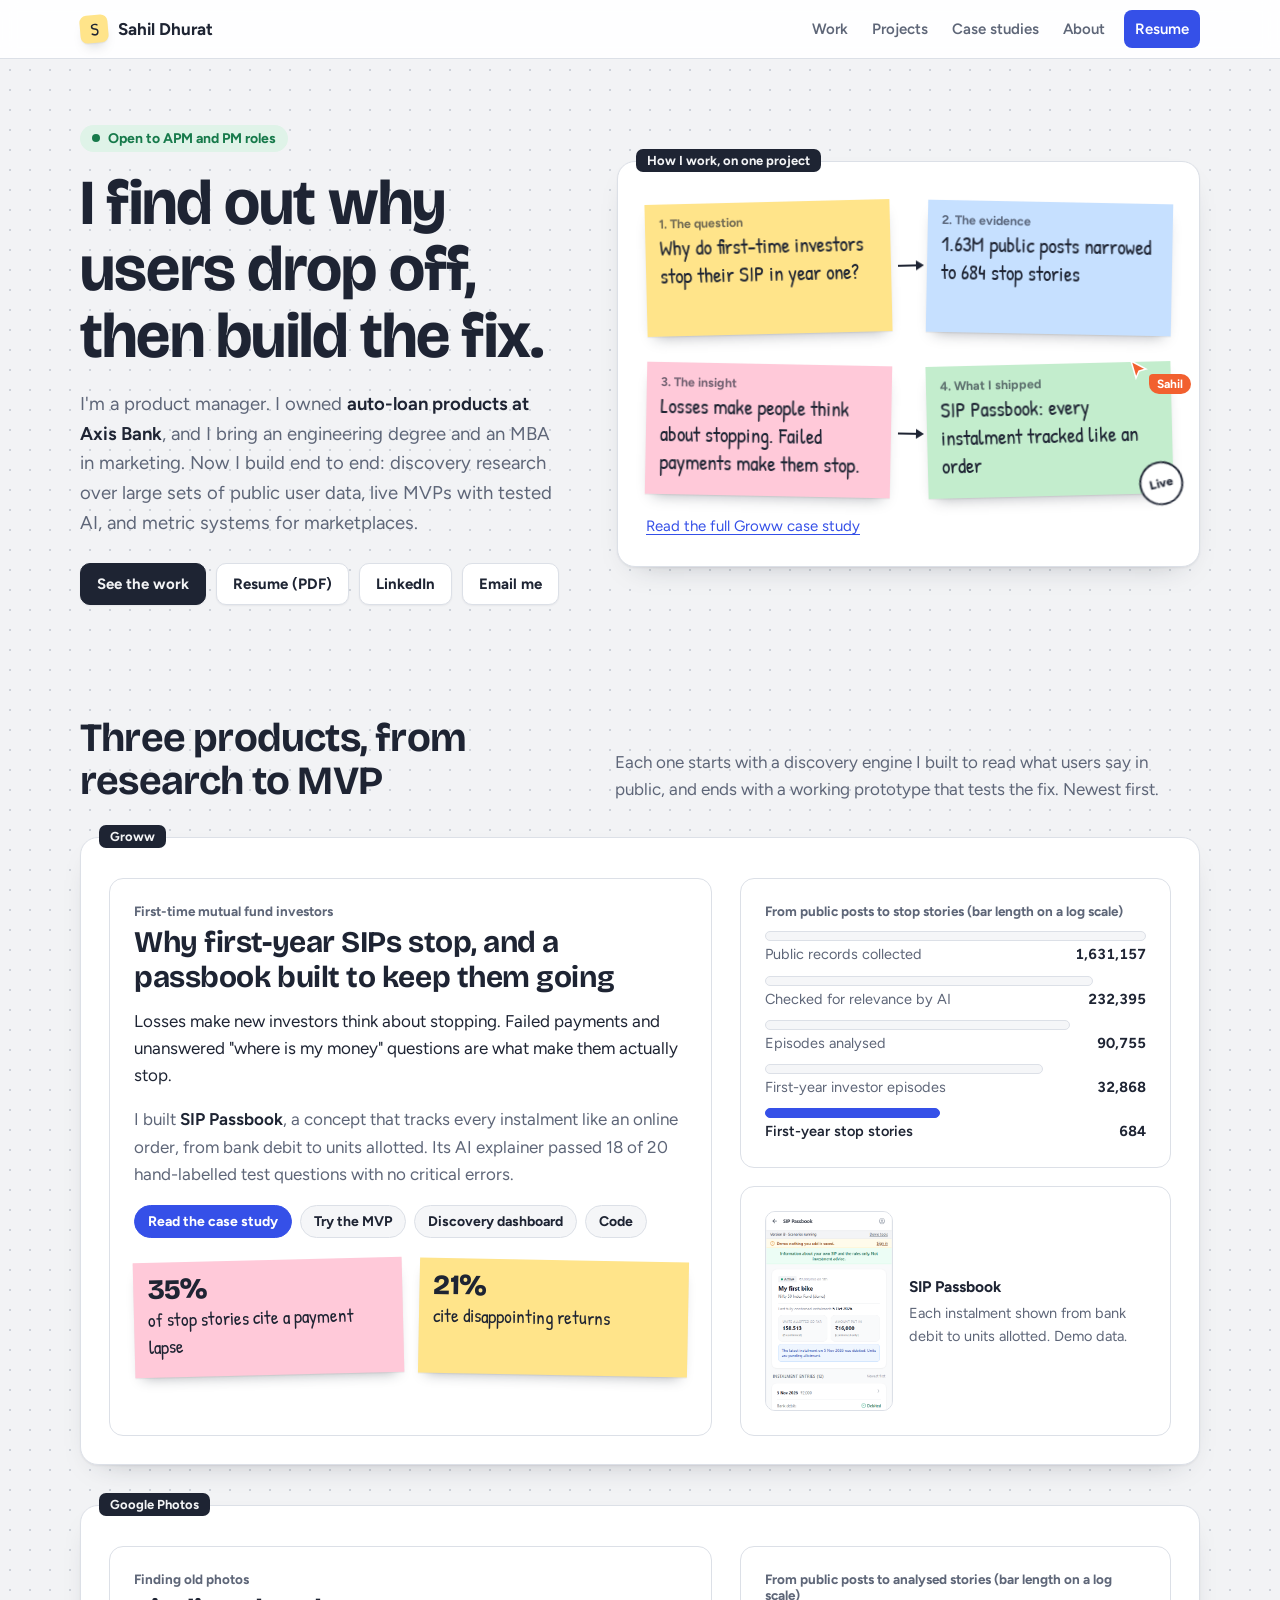
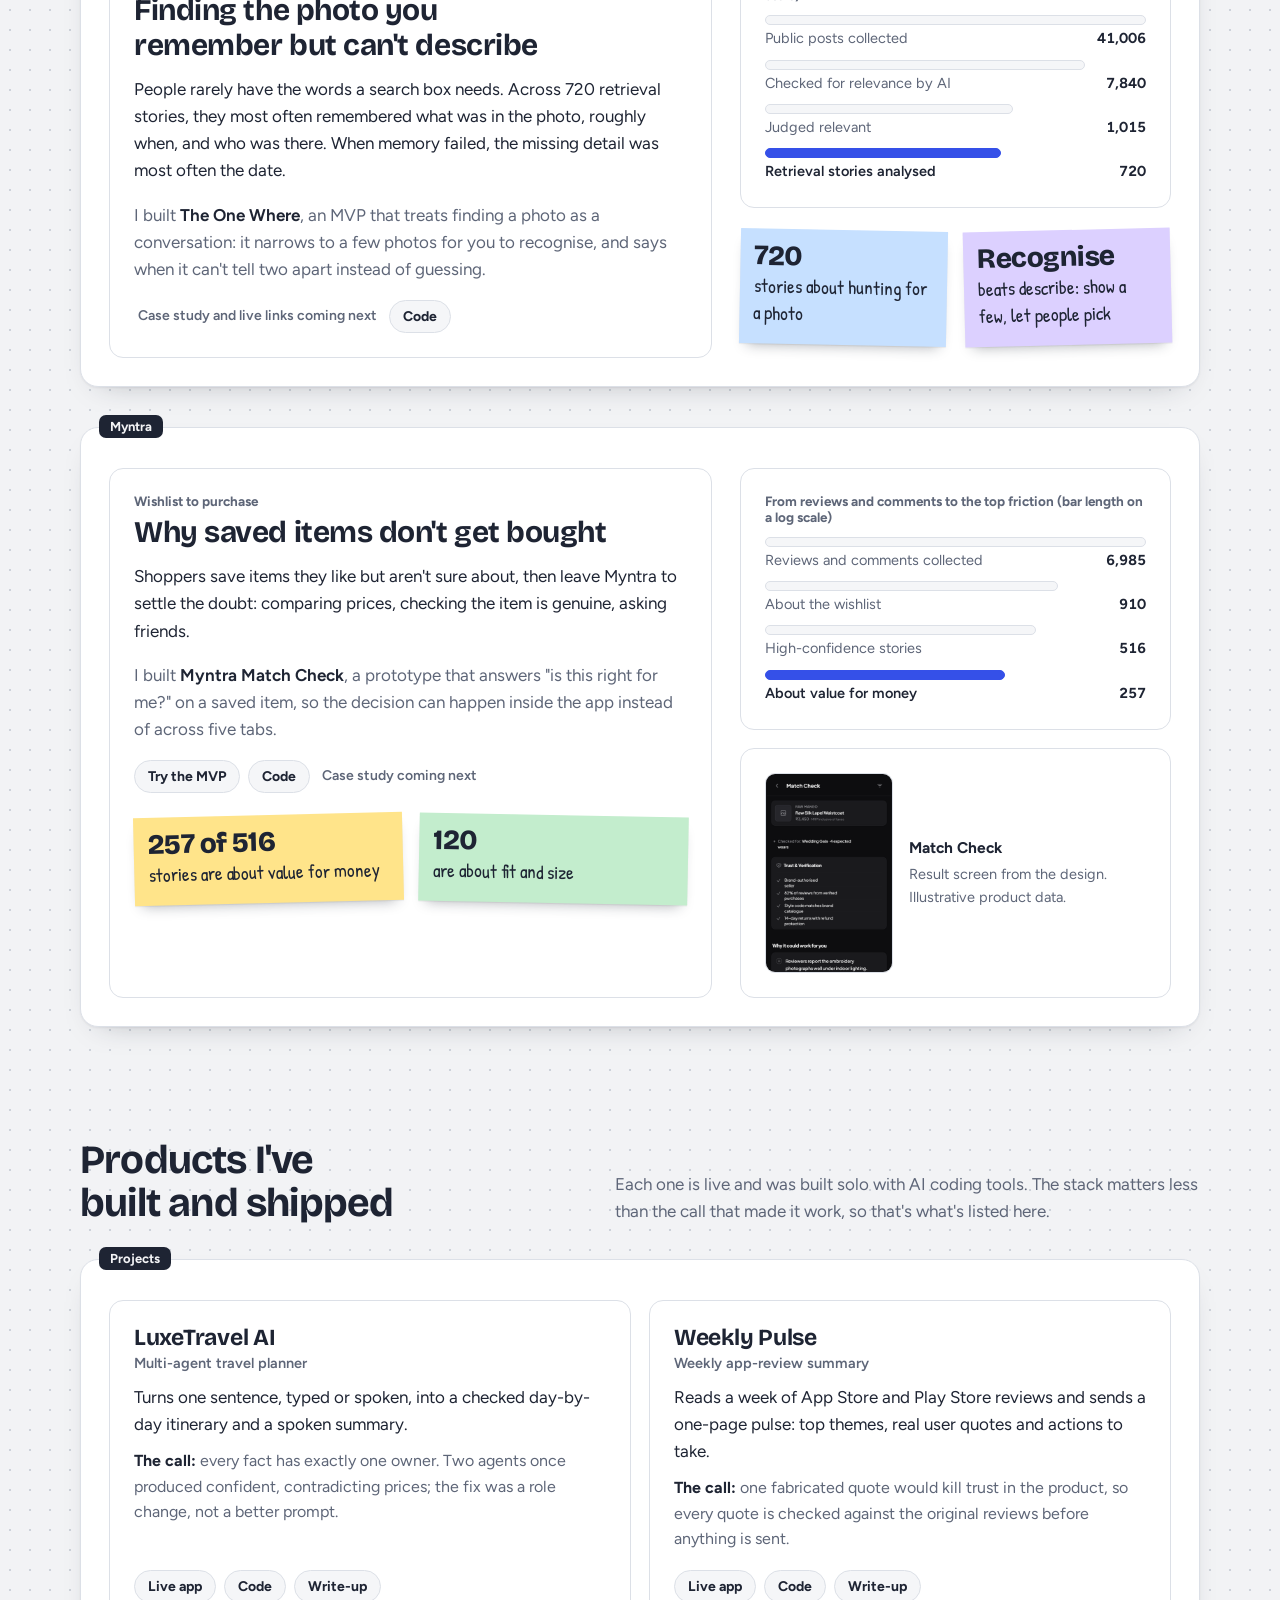
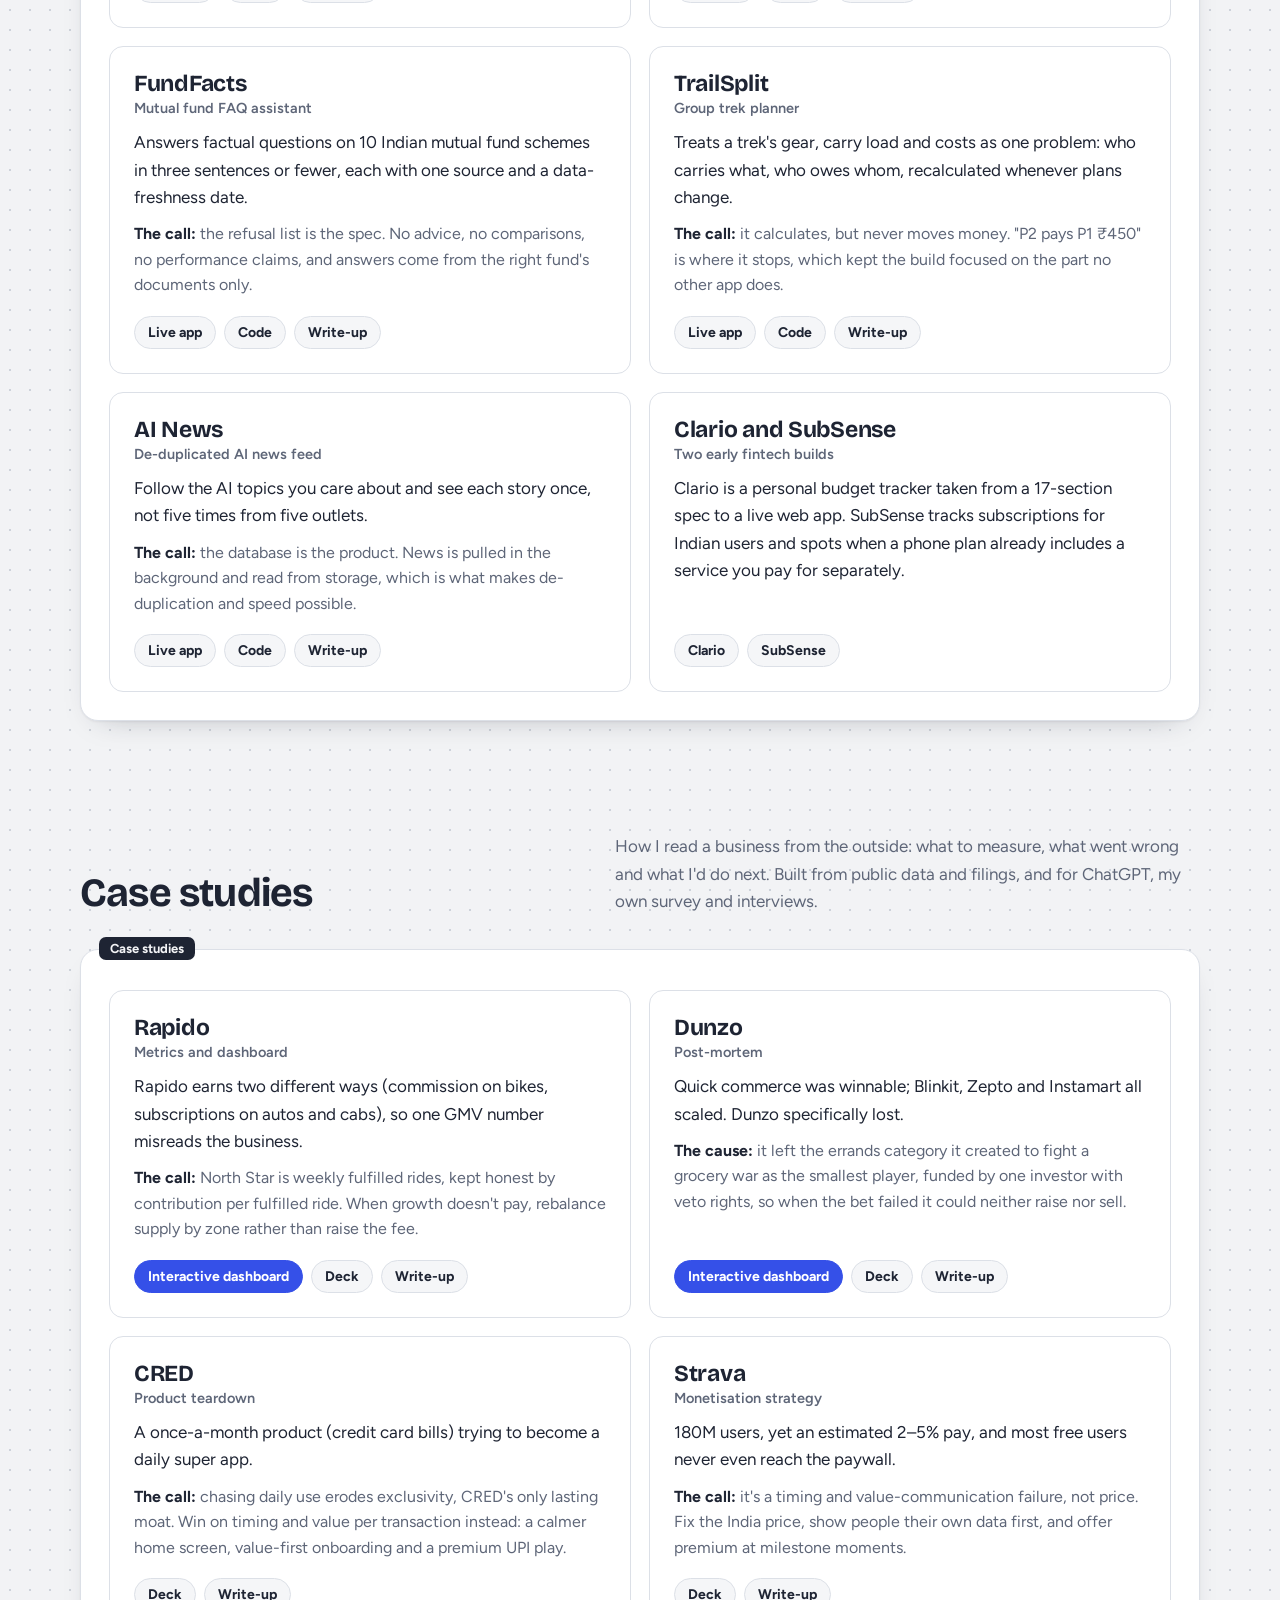
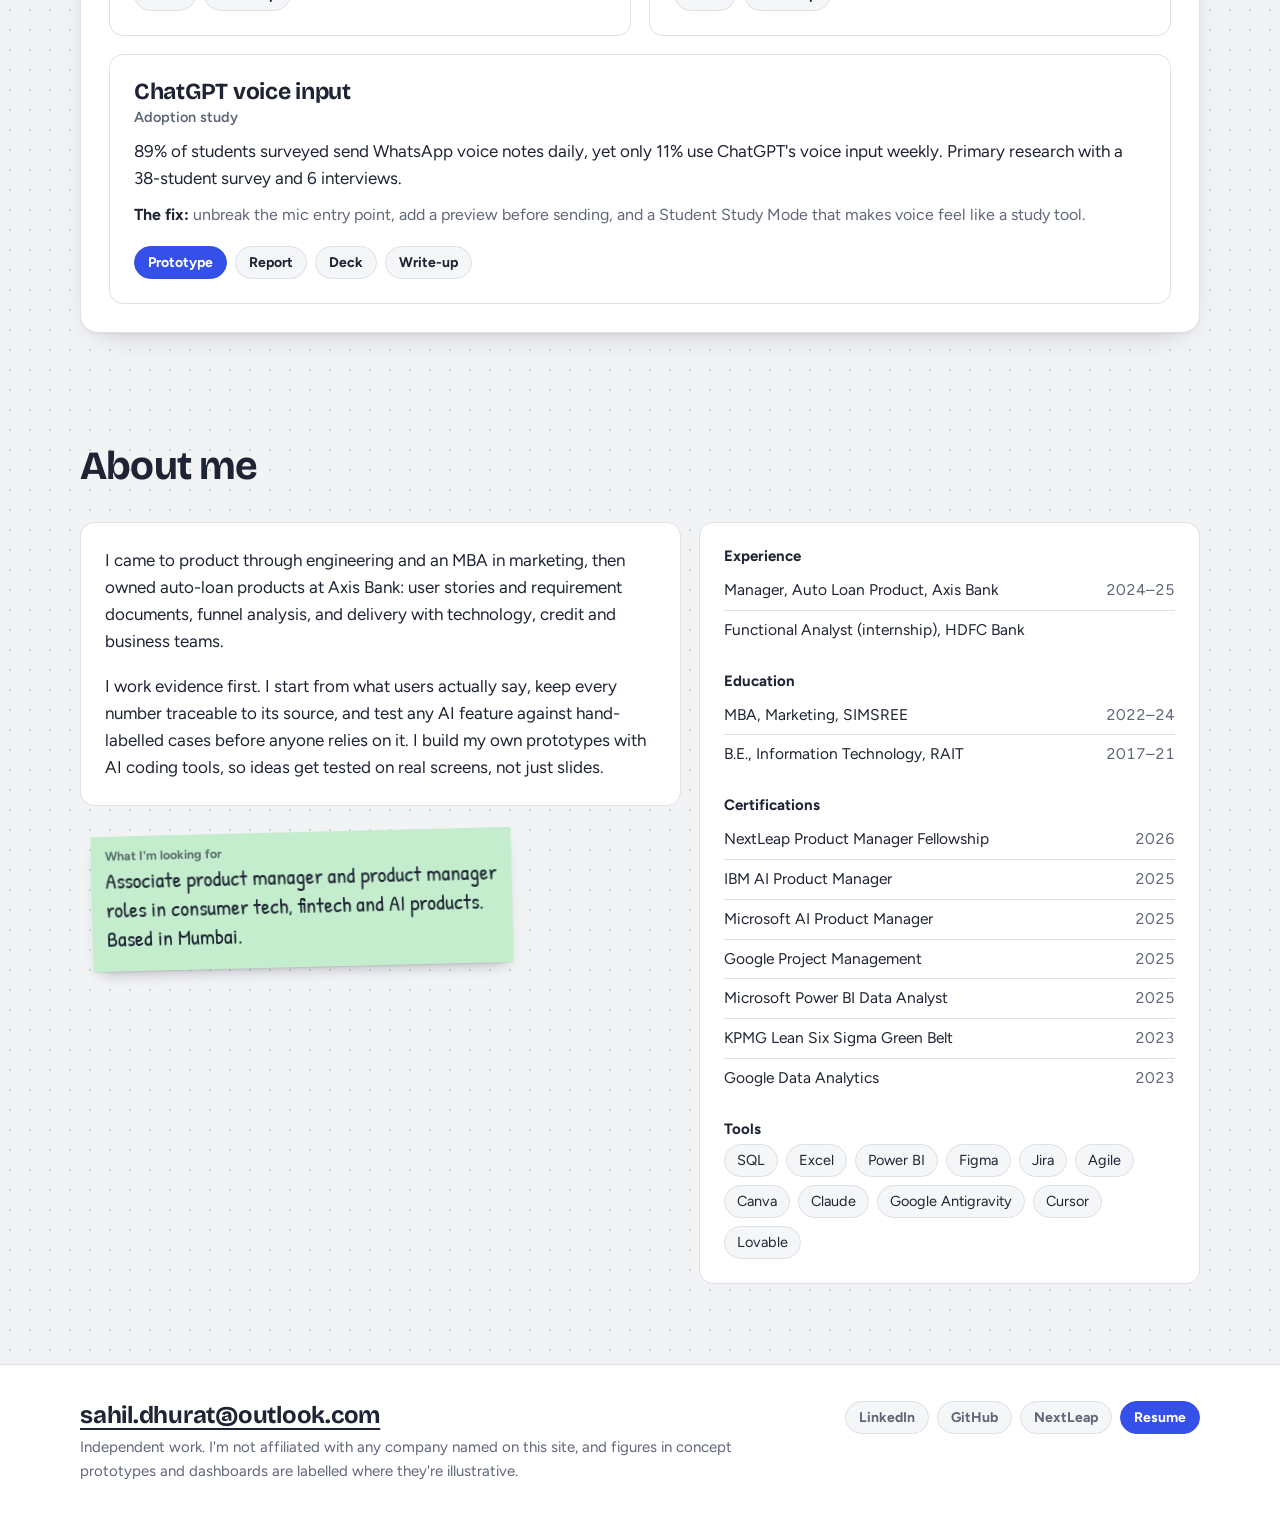
==== commit a5149939: "Rebuild the preview site in the workshop-board theme Home page and Groww case study in the approved " ====
--- a/preview/index.html
+++ b/preview/index.html
@@ -6,23 +6,24 @@
 <title>Sahil Dhurat — Product Manager</title>
 <meta name="description" content="Product manager portfolio: discovery research, live MVPs and case studies by Sahil Dhurat.">
 <meta name="robots" content="noindex">
-<meta name="theme-color" content="#F4F6F9" media="(prefers-color-scheme: light)">
-<meta name="theme-color" content="#0E182C" media="(prefers-color-scheme: dark)">
-<link rel="preload" href="assets/fonts/fraunces-latin-full-normal.woff2" as="font" type="font/woff2" crossorigin>
-<link rel="preload" href="assets/fonts/dm-sans-latin-opsz-normal.woff2" as="font" type="font/woff2" crossorigin>
+<meta name="theme-color" content="#F2F3F5" media="(prefers-color-scheme: light)">
+<meta name="theme-color" content="#14171F" media="(prefers-color-scheme: dark)">
+<link rel="preload" href="assets/fonts/bricolage-grotesque-latin-opsz-normal.woff2" as="font" type="font/woff2" crossorigin>
+<link rel="preload" href="assets/fonts/figtree-latin-wght-normal.woff2" as="font" type="font/woff2" crossorigin>
+<link rel="preload" href="assets/fonts/patrick-hand-latin-400-normal.woff2" as="font" type="font/woff2" crossorigin>
 <link rel="stylesheet" href="assets/site.css">
 </head>
 <body>
 <a class="skip" href="#main">Skip to content</a>
 
-<header class="site-head">
-  <div class="wrap">
-    <a class="wordmark" href="./">Sahil Dhurat</a>
+<header class="toolbar">
+  <div class="wrap">
+    <a class="mark" href="./"><i aria-hidden="true">S</i>Sahil Dhurat</a>
     <nav class="site-nav" aria-label="Main">
       <a href="#work">Work</a>
-      <a href="#projects">Projects</a>
-      <a href="#case-studies">Case studies</a>
-      <a href="#about">About</a>
+      <a class="hide-sm" href="#projects">Projects</a>
+      <a class="hide-sm" href="#case-studies">Case studies</a>
+      <a class="hide-sm" href="#about">About</a>
       <a class="nav-resume" href="https://drive.google.com/file/d/16mVuV6dT9pFEHMeCt_t-MgY8AIMUmg17/view?usp=sharing">Resume</a>
     </nav>
   </div>
@@ -33,9 +34,10 @@
 <section class="hero" aria-labelledby="hero-title">
   <div class="wrap">
     <div>
+      <p class="badge">Open to APM and PM roles</p>
       <h1 id="hero-title">I find out why users drop off, then build the fix.</h1>
       <p class="lede">I'm a product manager. I owned <strong>auto-loan products at Axis Bank</strong>, and I bring an engineering degree and an MBA in marketing. Now I build end to end: discovery research over large sets of public user data, live MVPs with tested AI, and metric systems for marketplaces.</p>
-      <div class="actions">
+      <div class="btns">
         <a class="btn btn-primary" href="#work">See the work</a>
         <a class="btn" href="https://drive.google.com/file/d/16mVuV6dT9pFEHMeCt_t-MgY8AIMUmg17/view?usp=sharing">Resume (PDF)</a>
         <a class="btn" href="https://www.linkedin.com/in/sahil-dhurat/">LinkedIn</a>
@@ -43,15 +45,17 @@
       </div>
     </div>
 
-    <aside class="record" aria-labelledby="record-title">
-      <p class="record-title" id="record-title"><span>How I work, on one project</span><a href="work/groww.html">Read it</a></p>
-      <ol>
-        <li><span class="step">The question</span><span class="say">Why do first-time investors stop their SIP in the first year?</span></li>
-        <li><span class="step">The evidence</span><span class="say"><span class="fig">1.63M</span> public posts narrowed to <span class="fig">684</span> first-year stop stories</span></li>
-        <li><span class="step">The insight</span><span class="say">Losses make people think about stopping. Failed payments make them stop.</span></li>
-        <li><span class="step">What I shipped</span><span class="say">SIP Passbook: every instalment tracked like an order, explained by a tested AI</span></li>
+    <div class="frame" aria-labelledby="how-title">
+      <span class="tab" id="how-title">How I work, on one project</span>
+      <ol class="how">
+        <li class="sticky s-yellow tilt-l"><span class="k">1. The question</span><span class="v">Why do first-time investors stop their SIP in year one?</span></li>
+        <li class="sticky s-blue tilt-r"><span class="k">2. The evidence</span><span class="v">1.63M public posts narrowed to 684 stop stories</span></li>
+        <li class="sticky s-pink tilt-r"><span class="k">3. The insight</span><span class="v">Losses make people think about stopping. Failed payments make them stop.</span></li>
+        <li class="sticky s-green tilt-l"><span class="k">4. What I shipped</span><span class="v">SIP Passbook: every instalment tracked like an order</span><span class="stamp" aria-hidden="true">Live</span></li>
       </ol>
-    </aside>
+      <div class="cursor" aria-hidden="true"><svg width="18" height="20" viewBox="0 0 18 20"><path d="M1 1 L16 9 L9 11 L6 18 Z" fill="#F2602F" stroke="#fff" stroke-width="1.5"/></svg><span>Sahil</span></div>
+      <p style="margin:18px 0 0;font-size:15px"><a class="text-link" href="work/groww.html">Read the full Groww case study</a></p>
+    </div>
   </div>
 </section>
 
@@ -62,76 +66,105 @@
       <p>Each one starts with a discovery engine I built to read what users say in public, and ends with a working prototype that tests the fix. Newest first.</p>
     </div>
 
-    <div class="flagships">
-
-      <article class="flagship" aria-labelledby="f-groww">
-        <div>
-          <p class="company">Groww, first-time mutual fund investors</p>
-          <h3 id="f-groww"><a href="work/groww.html">Why first-year SIPs stop, and a passbook built to keep them going</a></h3>
-          <p class="finding">Losses make new investors think about stopping. Failed payments and unanswered "where is my money" questions are what make them actually stop: payment lapses appear in 35% of stop stories, disappointing returns in 21%.</p>
-          <p class="built">I built <strong>SIP Passbook</strong>, a concept that tracks every instalment like an online order, from bank debit to units allotted. Its AI explainer passed 18 of 20 hand-labelled test questions with no critical errors.</p>
-          <ul class="linkrow">
-            <li class="primary-link"><a href="work/groww.html">Read the case study</a></li>
-            <li><a href="https://sippassbook.vercel.app/">Try the MVP</a></li>
-            <li><a href="https://site-bice-three-88.vercel.app/">Discovery dashboard</a></li>
-            <li><a href="https://github.com/sahildhurat/groww-engine">Code</a></li>
-          </ul>
-        </div>
-        <figure class="ladder">
-          <figcaption>From public posts to the stories that answer the question (bar length on a log scale)</figcaption>
-          <ol>
-            <li style="--w:100%"><span class="bar"></span><span class="row"><span>Public records collected</span><span class="n">1,631,157</span></span></li>
-            <li style="--w:86%"><span class="bar"></span><span class="row"><span>Checked for relevance by AI</span><span class="n">232,395</span></span></li>
-            <li style="--w:80%"><span class="bar"></span><span class="row"><span>Episodes analysed</span><span class="n">90,755</span></span></li>
-            <li style="--w:73%"><span class="bar"></span><span class="row"><span>First-year investor episodes</span><span class="n">32,868</span></span></li>
-            <li style="--w:46%"><span class="bar"></span><span class="row"><span>First-year stop stories</span><span class="n">684</span></span></li>
-          </ol>
-        </figure>
+    <div class="stack">
+
+      <article class="frame" aria-labelledby="f-groww">
+        <span class="tab">Groww</span>
+        <div class="flagship">
+          <div class="card">
+            <p class="co">First-time mutual fund investors</p>
+            <h3 id="f-groww"><a href="work/groww.html">Why first-year SIPs stop, and a passbook built to keep them going</a></h3>
+            <p>Losses make new investors think about stopping. Failed payments and unanswered "where is my money" questions are what make them actually stop.</p>
+            <p class="built">I built <strong>SIP Passbook</strong>, a concept that tracks every instalment like an online order, from bank debit to units allotted. Its AI explainer passed 18 of 20 hand-labelled test questions with no critical errors.</p>
+            <ul class="chips">
+              <li class="go"><a href="work/groww.html">Read the case study</a></li>
+              <li><a href="https://sippassbook.vercel.app/">Try the MVP</a></li>
+              <li><a href="https://site-bice-three-88.vercel.app/">Discovery dashboard</a></li>
+              <li><a href="https://github.com/sahildhurat/groww-engine">Code</a></li>
+            </ul>
+            <div class="notes2">
+              <div class="sticky s-pink tilt-l"><b>35%</b><span class="v">of stop stories cite a payment lapse</span></div>
+              <div class="sticky s-yellow tilt-r"><b>21%</b><span class="v">cite disappointing returns</span></div>
+            </div>
+          </div>
+          <div class="side">
+            <figure class="card funnel">
+              <figcaption>From public posts to stop stories (bar length on a log scale)</figcaption>
+              <ol>
+                <li style="--w:100%"><span class="bar"></span><span class="row"><span>Public records collected</span><b>1,631,157</b></span></li>
+                <li style="--w:86%"><span class="bar"></span><span class="row"><span>Checked for relevance by AI</span><b>232,395</b></span></li>
+                <li style="--w:80%"><span class="bar"></span><span class="row"><span>Episodes analysed</span><b>90,755</b></span></li>
+                <li style="--w:73%"><span class="bar"></span><span class="row"><span>First-year investor episodes</span><b>32,868</b></span></li>
+                <li style="--w:46%"><span class="bar"></span><span class="row"><span>First-year stop stories</span><b>684</b></span></li>
+              </ol>
+            </figure>
+            <div class="card shot"><img src="assets/img/sip-passbook.png" width="390" height="780" loading="lazy" alt="SIP Passbook screen showing an active SIP and its latest instalment"><p><b>SIP Passbook</b>Each instalment shown from bank debit to units allotted. Demo data.</p></div>
+          </div>
+        </div>
       </article>
 
-      <article class="flagship" aria-labelledby="f-photos">
-        <div>
-          <p class="company">Google Photos, finding old photos</p>
-          <h3 id="f-photos">Finding the photo you remember but can't describe</h3>
-          <p class="finding">People rarely have the words a search box needs. Across 720 retrieval stories, they most often remembered what was in the photo, roughly when, and who was there. When memory failed, the missing detail was most often the date.</p>
-          <p class="built">I built <strong>The One Where</strong>, an MVP that treats finding a photo as a conversation: it narrows to a few photos for you to recognise, and says when it can't tell two apart instead of guessing.</p>
-          <ul class="linkrow">
-            <li class="soon">Case study and live links coming next</li>
-            <li><a href="https://github.com/sahildhurat/google-photos">Code</a></li>
-          </ul>
-        </div>
-        <figure class="ladder">
-          <figcaption>From public posts to analysed stories (bar length on a log scale)</figcaption>
-          <ol>
-            <li style="--w:100%"><span class="bar"></span><span class="row"><span>Public posts collected</span><span class="n">41,006</span></span></li>
-            <li style="--w:84%"><span class="bar"></span><span class="row"><span>Checked for relevance by AI</span><span class="n">7,840</span></span></li>
-            <li style="--w:65%"><span class="bar"></span><span class="row"><span>Judged relevant</span><span class="n">1,015</span></span></li>
-            <li style="--w:62%"><span class="bar"></span><span class="row"><span>Retrieval stories analysed</span><span class="n">720</span></span></li>
-          </ol>
-        </figure>
+      <article class="frame" aria-labelledby="f-photos">
+        <span class="tab">Google Photos</span>
+        <div class="flagship">
+          <div class="card">
+            <p class="co">Finding old photos</p>
+            <h3 id="f-photos">Finding the photo you remember but can't describe</h3>
+            <p>People rarely have the words a search box needs. Across 720 retrieval stories, they most often remembered what was in the photo, roughly when, and who was there. When memory failed, the missing detail was most often the date.</p>
+            <p class="built">I built <strong>The One Where</strong>, an MVP that treats finding a photo as a conversation: it narrows to a few photos for you to recognise, and says when it can't tell two apart instead of guessing.</p>
+            <ul class="chips">
+              <li class="note">Case study and live links coming next</li>
+              <li><a href="https://github.com/sahildhurat/google-photos">Code</a></li>
+            </ul>
+          </div>
+          <div class="side">
+            <figure class="card funnel">
+              <figcaption>From public posts to analysed stories (bar length on a log scale)</figcaption>
+              <ol>
+                <li style="--w:100%"><span class="bar"></span><span class="row"><span>Public posts collected</span><b>41,006</b></span></li>
+                <li style="--w:84%"><span class="bar"></span><span class="row"><span>Checked for relevance by AI</span><b>7,840</b></span></li>
+                <li style="--w:65%"><span class="bar"></span><span class="row"><span>Judged relevant</span><b>1,015</b></span></li>
+                <li style="--w:62%"><span class="bar"></span><span class="row"><span>Retrieval stories analysed</span><b>720</b></span></li>
+              </ol>
+            </figure>
+            <div class="notes2" style="margin-top:4px">
+              <div class="sticky s-blue tilt-r"><b>720</b><span class="v">stories about hunting for a photo</span></div>
+              <div class="sticky s-violet tilt-l"><b>Recognise</b><span class="v">beats describe: show a few, let people pick</span></div>
+            </div>
+          </div>
+        </div>
       </article>
 
-      <article class="flagship" aria-labelledby="f-myntra">
-        <div>
-          <p class="company">Myntra, wishlist to purchase</p>
-          <h3 id="f-myntra">Why saved items don't get bought</h3>
-          <p class="finding">Shoppers save items they like but aren't sure about, then leave Myntra to settle the doubt: comparing prices, checking the item is genuine, asking friends. Value for money was the top friction (257 of 516 high-confidence stories), ahead of fit and size (120).</p>
-          <p class="built">I built <strong>Myntra Match Check</strong>, a prototype that answers "is this right for me?" on a saved item, so the decision can happen inside the app instead of across five tabs.</p>
-          <ul class="linkrow">
-            <li class="soon">Case study coming next</li>
-            <li><a href="https://myntra-match-check-rho.vercel.app/">Try the MVP</a></li>
-            <li><a href="https://github.com/sahildhurat/gradprojectmyntra">Code</a></li>
-          </ul>
-        </div>
-        <figure class="ladder">
-          <figcaption>From reviews and comments to the top friction (bar length on a log scale)</figcaption>
-          <ol>
-            <li style="--w:100%"><span class="bar"></span><span class="row"><span>Reviews and comments collected</span><span class="n">6,985</span></span></li>
-            <li style="--w:77%"><span class="bar"></span><span class="row"><span>About the wishlist</span><span class="n">910</span></span></li>
-            <li style="--w:71%"><span class="bar"></span><span class="row"><span>High-confidence stories</span><span class="n">516</span></span></li>
-            <li style="--w:63%"><span class="bar"></span><span class="row"><span>About value for money</span><span class="n">257</span></span></li>
-          </ol>
-        </figure>
+      <article class="frame" aria-labelledby="f-myntra">
+        <span class="tab">Myntra</span>
+        <div class="flagship">
+          <div class="card">
+            <p class="co">Wishlist to purchase</p>
+            <h3 id="f-myntra">Why saved items don't get bought</h3>
+            <p>Shoppers save items they like but aren't sure about, then leave Myntra to settle the doubt: comparing prices, checking the item is genuine, asking friends.</p>
+            <p class="built">I built <strong>Myntra Match Check</strong>, a prototype that answers "is this right for me?" on a saved item, so the decision can happen inside the app instead of across five tabs.</p>
+            <ul class="chips">
+              <li><a href="https://myntra-match-check-rho.vercel.app/">Try the MVP</a></li>
+              <li><a href="https://github.com/sahildhurat/gradprojectmyntra">Code</a></li>
+              <li class="note">Case study coming next</li>
+            </ul>
+            <div class="notes2">
+              <div class="sticky s-yellow tilt-l"><b>257 of 516</b><span class="v">stories are about value for money</span></div>
+              <div class="sticky s-green tilt-r"><b>120</b><span class="v">are about fit and size</span></div>
+            </div>
+          </div>
+          <div class="side">
+            <figure class="card funnel">
+              <figcaption>From reviews and comments to the top friction (bar length on a log scale)</figcaption>
+              <ol>
+                <li style="--w:100%"><span class="bar"></span><span class="row"><span>Reviews and comments collected</span><b>6,985</b></span></li>
+                <li style="--w:77%"><span class="bar"></span><span class="row"><span>About the wishlist</span><b>910</b></span></li>
+                <li style="--w:71%"><span class="bar"></span><span class="row"><span>High-confidence stories</span><b>516</b></span></li>
+                <li style="--w:63%"><span class="bar"></span><span class="row"><span>About value for money</span><b>257</b></span></li>
+              </ol>
+            </figure>
+            <div class="card shot"><img src="assets/img/myntra-match-check.png" width="360" height="800" loading="lazy" alt="Match Check result screen for a saved waistcoat, listing trust checks and reasons it could work"><p><b>Match Check</b>Result screen from the design. Illustrative product data.</p></div>
+          </div>
+        </div>
       </article>
 
     </div>
@@ -144,78 +177,46 @@
       <h2 id="projects-title">Products I've built and shipped</h2>
       <p>Each one is live and was built solo with AI coding tools. The stack matters less than the call that made it work, so that's what's listed here.</p>
     </div>
-    <ul class="index">
-      <li>
-        <div><h3>LuxeTravel AI</h3><p class="kind">Multi-agent travel planner</p></div>
-        <div>
+    <div class="frame">
+      <span class="tab">Projects</span>
+      <div class="grid2">
+        <article class="card item">
+          <h3>LuxeTravel AI</h3><p class="kind">Multi-agent travel planner</p>
           <p class="what">Turns one sentence, typed or spoken, into a checked day-by-day itinerary and a spoken summary.</p>
-          <p class="decision"><b>The call:</b> every fact has exactly one owner. Two agents once produced confident, contradicting prices; the fix was a role change, not a better prompt.</p>
-        </div>
-        <ul class="linkrow">
-          <li><a href="https://mas-murex-one.vercel.app/">Live app</a></li>
-          <li><a href="https://github.com/sahildhurat/MAS">Code</a></li>
-          <li><a href="https://sahildhurat.notion.site/3aadeea52e9d80ab8908f2aad19b8d54">Write-up</a></li>
-        </ul>
-      </li>
-      <li>
-        <div><h3>Weekly Pulse</h3><p class="kind">Weekly app-review summary</p></div>
-        <div>
+          <p class="call"><b>The call:</b> every fact has exactly one owner. Two agents once produced confident, contradicting prices; the fix was a role change, not a better prompt.</p>
+          <ul class="chips"><li><a href="https://mas-murex-one.vercel.app/">Live app</a></li><li><a href="https://github.com/sahildhurat/MAS">Code</a></li><li><a href="https://sahildhurat.notion.site/3aadeea52e9d80ab8908f2aad19b8d54">Write-up</a></li></ul>
+        </article>
+        <article class="card item">
+          <h3>Weekly Pulse</h3><p class="kind">Weekly app-review summary</p>
           <p class="what">Reads a week of App Store and Play Store reviews and sends a one-page pulse: top themes, real user quotes and actions to take.</p>
-          <p class="decision"><b>The call:</b> one fabricated quote would kill trust in the product, so every quote is checked against the original reviews before anything is sent.</p>
-        </div>
-        <ul class="linkrow">
-          <li><a href="https://mcp-server-spd2.vercel.app/">Live app</a></li>
-          <li><a href="https://github.com/sahildhurat/MCP-SERVER">Code</a></li>
-          <li><a href="https://sahildhurat.notion.site/3abdeea52e9d80cbb525e8c50e0fd59c">Write-up</a></li>
-        </ul>
-      </li>
-      <li>
-        <div><h3>FundFacts</h3><p class="kind">Mutual fund FAQ assistant</p></div>
-        <div>
+          <p class="call"><b>The call:</b> one fabricated quote would kill trust in the product, so every quote is checked against the original reviews before anything is sent.</p>
+          <ul class="chips"><li><a href="https://mcp-server-spd2.vercel.app/">Live app</a></li><li><a href="https://github.com/sahildhurat/MCP-SERVER">Code</a></li><li><a href="https://sahildhurat.notion.site/3abdeea52e9d80cbb525e8c50e0fd59c">Write-up</a></li></ul>
+        </article>
+        <article class="card item">
+          <h3>FundFacts</h3><p class="kind">Mutual fund FAQ assistant</p>
           <p class="what">Answers factual questions on 10 Indian mutual fund schemes in three sentences or fewer, each with one source and a data-freshness date.</p>
-          <p class="decision"><b>The call:</b> the refusal list is the spec. No advice, no comparisons, no performance claims, and every answer is retrieved from the right fund's documents only.</p>
-        </div>
-        <ul class="linkrow">
-          <li><a href="https://rag-ecru.vercel.app/">Live app</a></li>
-          <li><a href="https://github.com/sahildhurat/RAG">Code</a></li>
-          <li><a href="https://sahildhurat.notion.site/3abdeea52e9d80a49198fd016742d22f">Write-up</a></li>
-        </ul>
-      </li>
-      <li>
-        <div><h3>TrailSplit</h3><p class="kind">Group trek planner</p></div>
-        <div>
+          <p class="call"><b>The call:</b> the refusal list is the spec. No advice, no comparisons, no performance claims, and answers come from the right fund's documents only.</p>
+          <ul class="chips"><li><a href="https://rag-ecru.vercel.app/">Live app</a></li><li><a href="https://github.com/sahildhurat/RAG">Code</a></li><li><a href="https://sahildhurat.notion.site/3abdeea52e9d80a49198fd016742d22f">Write-up</a></li></ul>
+        </article>
+        <article class="card item">
+          <h3>TrailSplit</h3><p class="kind">Group trek planner</p>
           <p class="what">Treats a trek's gear, carry load and costs as one problem: who carries what, who owes whom, recalculated whenever plans change.</p>
-          <p class="decision"><b>The call:</b> it calculates, but never moves money. "P2 pays P1 ₹450" is where it stops, which kept the build focused on the part no other app does.</p>
-        </div>
-        <ul class="linkrow">
-          <li><a href="https://trek-plan.vercel.app/">Live app</a></li>
-          <li><a href="https://github.com/sahildhurat/TrekPlan">Code</a></li>
-          <li><a href="https://sahildhurat.notion.site/3abdeea52e9d8010b802fc34db06f3ba">Write-up</a></li>
-        </ul>
-      </li>
-      <li>
-        <div><h3>AI News</h3><p class="kind">De-duplicated AI news feed</p></div>
-        <div>
-          <p class="what">Follow the AI topics you care about and see the latest stories once, not five times from five outlets.</p>
-          <p class="decision"><b>The call:</b> the database is the product. News is pulled in the background and read from storage, which is what makes de-duplication and speed possible.</p>
-        </div>
-        <ul class="linkrow">
-          <li><a href="https://ai-newss-theta.vercel.app/">Live app</a></li>
-          <li><a href="https://github.com/sahildhurat/AI-News">Code</a></li>
-          <li><a href="https://sahildhurat.notion.site/38bdeea52e9d806b8851f199622239f2">Write-up</a></li>
-        </ul>
-      </li>
-      <li>
-        <div><h3>Clario and SubSense</h3><p class="kind">Two early fintech builds</p></div>
-        <div>
+          <p class="call"><b>The call:</b> it calculates, but never moves money. "P2 pays P1 ₹450" is where it stops, which kept the build focused on the part no other app does.</p>
+          <ul class="chips"><li><a href="https://trek-plan.vercel.app/">Live app</a></li><li><a href="https://github.com/sahildhurat/TrekPlan">Code</a></li><li><a href="https://sahildhurat.notion.site/3abdeea52e9d8010b802fc34db06f3ba">Write-up</a></li></ul>
+        </article>
+        <article class="card item">
+          <h3>AI News</h3><p class="kind">De-duplicated AI news feed</p>
+          <p class="what">Follow the AI topics you care about and see each story once, not five times from five outlets.</p>
+          <p class="call"><b>The call:</b> the database is the product. News is pulled in the background and read from storage, which is what makes de-duplication and speed possible.</p>
+          <ul class="chips"><li><a href="https://ai-newss-theta.vercel.app/">Live app</a></li><li><a href="https://github.com/sahildhurat/AI-News">Code</a></li><li><a href="https://sahildhurat.notion.site/38bdeea52e9d806b8851f199622239f2">Write-up</a></li></ul>
+        </article>
+        <article class="card item">
+          <h3>Clario and SubSense</h3><p class="kind">Two early fintech builds</p>
           <p class="what">Clario is a personal budget tracker taken from a 17-section spec to a live web app. SubSense tracks subscriptions for Indian users and spots when a phone plan already includes a service you pay for separately.</p>
-        </div>
-        <ul class="linkrow">
-          <li><a href="https://clario-pocket-pal.lovable.app/">Clario</a></li>
-          <li><a href="https://subsense-your-pocket.lovable.app/">SubSense</a></li>
-        </ul>
-      </li>
-    </ul>
+          <ul class="chips"><li><a href="https://clario-pocket-pal.lovable.app/">Clario</a></li><li><a href="https://subsense-your-pocket.lovable.app/">SubSense</a></li></ul>
+        </article>
+      </div>
+    </div>
   </div>
 </section>
 
@@ -225,110 +226,88 @@
       <h2 id="cases-title">Case studies</h2>
       <p>How I read a business from the outside: what to measure, what went wrong and what I'd do next. Built from public data and filings, and for ChatGPT, my own survey and interviews.</p>
     </div>
-    <ul class="index">
-      <li>
-        <div><h3>Rapido</h3><p class="kind">Metrics and dashboard</p></div>
+    <div class="frame">
+      <span class="tab">Case studies</span>
+      <div class="grid2">
+        <article class="card item">
+          <h3>Rapido</h3><p class="kind">Metrics and dashboard</p>
+          <p class="what">Rapido earns two different ways (commission on bikes, subscriptions on autos and cabs), so one GMV number misreads the business.</p>
+          <p class="call"><b>The call:</b> North Star is weekly fulfilled rides, kept honest by contribution per fulfilled ride. When growth doesn't pay, rebalance supply by zone rather than raise the fee.</p>
+          <ul class="chips"><li class="go"><a href="https://sahildhurat.github.io/Rapido_Dashboard/">Interactive dashboard</a></li><li><a href="https://drive.google.com/file/d/1CsDw8NSYSGovo_aSEPP8B-euRCRor7dQ/view?usp=sharing">Deck</a></li><li><a href="https://sahildhurat.notion.site/389deea52e9d80d7b675fb103d9cb6de">Write-up</a></li></ul>
+        </article>
+        <article class="card item">
+          <h3>Dunzo</h3><p class="kind">Post-mortem</p>
+          <p class="what">Quick commerce was winnable; Blinkit, Zepto and Instamart all scaled. Dunzo specifically lost.</p>
+          <p class="call"><b>The cause:</b> it left the errands category it created to fight a grocery war as the smallest player, funded by one investor with veto rights, so when the bet failed it could neither raise nor sell.</p>
+          <ul class="chips"><li class="go"><a href="https://sahildhurat.github.io/DunzoPostMortem/">Interactive dashboard</a></li><li><a href="https://drive.google.com/file/d/1TZpohYWo9zm0Oq2NqM5EfVXHuOhYOJ4e/view?usp=sharing">Deck</a></li><li><a href="https://sahildhurat.notion.site/38adeea52e9d80cfb8c1c525fac9520d">Write-up</a></li></ul>
+        </article>
+        <article class="card item">
+          <h3>CRED</h3><p class="kind">Product teardown</p>
+          <p class="what">A once-a-month product (credit card bills) trying to become a daily super app.</p>
+          <p class="call"><b>The call:</b> chasing daily use erodes exclusivity, CRED's only lasting moat. Win on timing and value per transaction instead: a calmer home screen, value-first onboarding and a premium UPI play.</p>
+          <ul class="chips"><li><a href="https://drive.google.com/file/d/1vigNym51adtElAeXyNW3fnwuIkvLwiT5/view?usp=sharing">Deck</a></li><li><a href="https://sahildhurat.notion.site/38adeea52e9d803dbc5ec2132424ddb6">Write-up</a></li></ul>
+        </article>
+        <article class="card item">
+          <h3>Strava</h3><p class="kind">Monetisation strategy</p>
+          <p class="what">180M users, yet an estimated 2–5% pay, and most free users never even reach the paywall.</p>
+          <p class="call"><b>The call:</b> it's a timing and value-communication failure, not price. Fix the India price, show people their own data first, and offer premium at milestone moments.</p>
+          <ul class="chips"><li><a href="https://drive.google.com/file/d/1mhK2jKIDctCnuXhxxfQ_IN7yk5vc2CHE/view?usp=sharing">Deck</a></li><li><a href="https://sahildhurat.notion.site/38adeea52e9d805e9032f91657711d15">Write-up</a></li></ul>
+        </article>
+        <article class="card item wide">
+          <h3>ChatGPT voice input</h3><p class="kind">Adoption study</p>
+          <p class="what">89% of students surveyed send WhatsApp voice notes daily, yet only 11% use ChatGPT's voice input weekly. Primary research with a 38-student survey and 6 interviews.</p>
+          <p class="call"><b>The fix:</b> unbreak the mic entry point, add a preview before sending, and a Student Study Mode that makes voice feel like a study tool.</p>
+          <ul class="chips"><li class="go"><a href="https://www.figma.com/proto/nqnSDW9rDSXiiJatxFcLrt/ChatGPT?node-id=1-31&amp;p=f&amp;scaling=scale-down&amp;content-scaling=fixed&amp;page-id=0%3A1&amp;starting-point-node-id=1%3A31">Prototype</a></li><li><a href="https://drive.google.com/file/d/1mVekJ1o_73i878aiSmYrm5hK3ZbXp1-4/view?usp=sharing">Report</a></li><li><a href="https://drive.google.com/file/d/1Jqcy5GAsfVbZSHHMV6yszLKNnvy1zO1x/view?usp=sharing">Deck</a></li><li><a href="https://sahildhurat.notion.site/38adeea52e9d80ec9ca1cdf5b2bf98af">Write-up</a></li></ul>
+        </article>
+      </div>
+    </div>
+  </div>
+</section>
+
+<section class="section" id="about" aria-labelledby="about-title">
+  <div class="wrap">
+    <div class="section-head"><h2 id="about-title">About me</h2></div>
+    <div class="about">
+      <div class="about-left">
+      <div class="card prose">
+        <p>I came to product through engineering and an MBA in marketing, then owned auto-loan products at Axis Bank: user stories and requirement documents, funnel analysis, and delivery with technology, credit and business teams.</p>
+        <p>I work evidence first. I start from what users actually say, keep every number traceable to its source, and test any AI feature against hand-labelled cases before anyone relies on it. I build my own prototypes with AI coding tools, so ideas get tested on real screens, not just slides.</p>
+      </div>
+      <div class="sticky s-green tilt-l looking"><span class="k">What I'm looking for</span><span class="v">Associate product manager and product manager roles in consumer tech, fintech and AI products. Based in Mumbai.</span></div>
+      </div>
+      <div class="card facts">
         <div>
-          <p class="what">Rapido earns two different ways (commission on bikes, subscriptions on autos and cabs), so one GMV number misreads the business.</p>
-          <p class="decision"><b>The call:</b> North Star is weekly fulfilled rides, held honest by contribution per fulfilled ride. When growth doesn't pay, rebalance supply by zone rather than raise the fee.</p>
-        </div>
-        <ul class="linkrow">
-          <li><a href="https://sahildhurat.github.io/Rapido_Dashboard/">Interactive dashboard</a></li>
-          <li><a href="https://drive.google.com/file/d/1CsDw8NSYSGovo_aSEPP8B-euRCRor7dQ/view?usp=sharing">Deck</a></li>
-          <li><a href="https://sahildhurat.notion.site/389deea52e9d80d7b675fb103d9cb6de">Write-up</a></li>
-        </ul>
-      </li>
-      <li>
-        <div><h3>Dunzo</h3><p class="kind">Post-mortem</p></div>
+          <h3>Experience</h3>
+          <ul>
+            <li><span>Manager, Auto Loan Product, Axis Bank</span><span>2024–25</span></li>
+            <li><span>Functional Analyst (internship), HDFC Bank</span><span></span></li>
+          </ul>
+        </div>
         <div>
-          <p class="what">Quick commerce was winnable; Blinkit, Zepto and Instamart all scaled. Dunzo specifically lost.</p>
-          <p class="decision"><b>The cause:</b> it left the errands category it created to fight a grocery war as the smallest player, funded by one investor with veto rights, so when the bet failed it could neither raise nor sell.</p>
-        </div>
-        <ul class="linkrow">
-          <li><a href="https://sahildhurat.github.io/DunzoPostMortem/">Interactive dashboard</a></li>
-          <li><a href="https://drive.google.com/file/d/1TZpohYWo9zm0Oq2NqM5EfVXHuOhYOJ4e/view?usp=sharing">Deck</a></li>
-          <li><a href="https://sahildhurat.notion.site/38adeea52e9d80cfb8c1c525fac9520d">Write-up</a></li>
-        </ul>
-      </li>
-      <li>
-        <div><h3>CRED</h3><p class="kind">Product teardown</p></div>
+          <h3>Education</h3>
+          <ul>
+            <li><span>MBA, Marketing, SIMSREE</span><span>2022–24</span></li>
+            <li><span>B.E., Information Technology, RAIT</span><span>2017–21</span></li>
+          </ul>
+        </div>
         <div>
-          <p class="what">A once-a-month product (credit card bills) trying to become a daily super app.</p>
-          <p class="decision"><b>The call:</b> chasing daily use erodes exclusivity, CRED's only lasting moat. Win on timing and value per transaction instead: a calmer home screen, value-first onboarding and a premium UPI play.</p>
-        </div>
-        <ul class="linkrow">
-          <li><a href="https://drive.google.com/file/d/1vigNym51adtElAeXyNW3fnwuIkvLwiT5/view?usp=sharing">Deck</a></li>
-          <li><a href="https://sahildhurat.notion.site/38adeea52e9d803dbc5ec2132424ddb6">Write-up</a></li>
-        </ul>
-      </li>
-      <li>
-        <div><h3>Strava</h3><p class="kind">Monetisation strategy</p></div>
+          <h3>Certifications</h3>
+          <ul>
+            <li><span>NextLeap Product Manager Fellowship</span><span>2026</span></li>
+            <li><span>IBM AI Product Manager</span><span>2025</span></li>
+            <li><span>Microsoft AI Product Manager</span><span>2025</span></li>
+            <li><span>Google Project Management</span><span>2025</span></li>
+            <li><span>Microsoft Power BI Data Analyst</span><span>2025</span></li>
+            <li><span>KPMG Lean Six Sigma Green Belt</span><span>2023</span></li>
+            <li><span>Google Data Analytics</span><span>2023</span></li>
+          </ul>
+        </div>
         <div>
-          <p class="what">180M users, yet an estimated 2–5% pay, and most free users never even reach the paywall.</p>
-          <p class="decision"><b>The call:</b> it's a timing and value-communication failure, not price. Fix the India price, show people their own data first, and offer premium at milestone moments.</p>
-        </div>
-        <ul class="linkrow">
-          <li><a href="https://drive.google.com/file/d/1mhK2jKIDctCnuXhxxfQ_IN7yk5vc2CHE/view?usp=sharing">Deck</a></li>
-          <li><a href="https://sahildhurat.notion.site/38adeea52e9d805e9032f91657711d15">Write-up</a></li>
-        </ul>
-      </li>
-      <li>
-        <div><h3>ChatGPT voice input</h3><p class="kind">Adoption study</p></div>
-        <div>
-          <p class="what">89% of students surveyed send WhatsApp voice notes daily, yet only 11% use ChatGPT's voice input weekly. Primary research with a 38-student survey and 6 interviews.</p>
-          <p class="decision"><b>The fix:</b> unbreak the mic entry point, add a preview before sending, and a Student Study Mode that makes voice feel like a study tool.</p>
-        </div>
-        <ul class="linkrow">
-          <li><a href="https://www.figma.com/proto/nqnSDW9rDSXiiJatxFcLrt/ChatGPT?node-id=1-31&amp;p=f&amp;scaling=scale-down&amp;content-scaling=fixed&amp;page-id=0%3A1&amp;starting-point-node-id=1%3A31">Prototype</a></li>
-          <li><a href="https://drive.google.com/file/d/1mVekJ1o_73i878aiSmYrm5hK3ZbXp1-4/view?usp=sharing">Report</a></li>
-          <li><a href="https://drive.google.com/file/d/1Jqcy5GAsfVbZSHHMV6yszLKNnvy1zO1x/view?usp=sharing">Deck</a></li>
-          <li><a href="https://sahildhurat.notion.site/38adeea52e9d80ec9ca1cdf5b2bf98af">Write-up</a></li>
-        </ul>
-      </li>
-    </ul>
-  </div>
-</section>
-
-<section class="section" id="about" aria-labelledby="about-title">
-  <div class="wrap about">
-    <div class="prose">
-      <div class="section-head" style="grid-template-columns:1fr;margin-bottom:20px"><h2 id="about-title">About</h2></div>
-      <p>I came to product through engineering and an MBA in marketing, then owned auto-loan products at Axis Bank: user stories and requirement documents, funnel analysis, and delivery with technology, credit and business teams.</p>
-      <p>I work evidence first. I start from what users actually say, keep every number traceable to its source, and test any AI feature against hand-labelled cases before anyone relies on it. I build my own prototypes with AI coding tools, so ideas get tested on real screens, not just slides.</p>
-      <p>I'm looking for associate product manager and product manager roles in consumer tech, fintech and AI products.</p>
-    </div>
-    <div class="facts">
-      <div>
-        <h3>Experience</h3>
-        <ul>
-          <li><span>Manager, Auto Loan Product, Axis Bank</span><span>2024–25</span></li>
-          <li><span>Functional Analyst (internship), HDFC Bank</span><span></span></li>
-        </ul>
-      </div>
-      <div>
-        <h3>Education</h3>
-        <ul>
-          <li><span>MBA, Marketing, SIMSREE</span><span>2022–24</span></li>
-          <li><span>B.E., Information Technology, RAIT</span><span>2017–21</span></li>
-        </ul>
-      </div>
-      <div>
-        <h3>Certifications</h3>
-        <ul>
-          <li><span>NextLeap Product Manager Fellowship</span><span>2026</span></li>
-          <li><span>IBM AI Product Manager</span><span>2025</span></li>
-          <li><span>Microsoft AI Product Manager</span><span>2025</span></li>
-          <li><span>Google Project Management</span><span>2025</span></li>
-          <li><span>Microsoft Power BI Data Analyst</span><span>2025</span></li>
-          <li><span>KPMG Lean Six Sigma Green Belt</span><span>2023</span></li>
-          <li><span>Google Data Analytics</span><span>2023</span></li>
-        </ul>
-      </div>
-      <div>
-        <h3>Tools</h3>
-        <ul class="skills">
-          <li>SQL</li><li>Excel</li><li>Power BI</li><li>Figma</li><li>Jira</li><li>Agile</li><li>Canva</li><li>Claude</li><li>Google Antigravity</li><li>Cursor</li><li>Lovable</li>
-        </ul>
+          <h3>Tools</h3>
+          <ul class="tools">
+            <li>SQL</li><li>Excel</li><li>Power BI</li><li>Figma</li><li>Jira</li><li>Agile</li><li>Canva</li><li>Claude</li><li>Google Antigravity</li><li>Cursor</li><li>Lovable</li>
+          </ul>
+        </div>
       </div>
     </div>
   </div>
@@ -342,11 +321,11 @@
       <p class="contact"><a href="mailto:sahil.dhurat@outlook.com">sahil.dhurat@outlook.com</a></p>
       <p class="disclaimer">Independent work. I'm not affiliated with any company named on this site, and figures in concept prototypes and dashboards are labelled where they're illustrative.</p>
     </div>
-    <ul class="linkrow">
+    <ul class="chips">
       <li><a href="https://www.linkedin.com/in/sahil-dhurat/">LinkedIn</a></li>
       <li><a href="https://github.com/sahildhurat">GitHub</a></li>
       <li><a href="https://nextleap.app/portfolio/sahil-dhurat">NextLeap</a></li>
-      <li><a href="https://drive.google.com/file/d/16mVuV6dT9pFEHMeCt_t-MgY8AIMUmg17/view?usp=sharing">Resume</a></li>
+      <li class="go"><a href="https://drive.google.com/file/d/16mVuV6dT9pFEHMeCt_t-MgY8AIMUmg17/view?usp=sharing">Resume</a></li>
     </ul>
   </div>
 </footer>
--- a/preview/assets/site.css
+++ b/preview/assets/site.css
@@ -1,519 +1,304 @@
-/* Sahil Dhurat — portfolio. Design notes in DESIGN.md */
-
-@font-face {
-  font-family: "Fraunces";
-  src: url("fonts/fraunces-latin-full-normal.woff2") format("woff2");
-  font-weight: 100 900;
-  font-style: normal;
-  font-display: swap;
-}
-@font-face {
-  font-family: "DM Sans";
-  src: url("fonts/dm-sans-latin-opsz-normal.woff2") format("woff2");
-  font-weight: 100 1000;
-  font-style: normal;
-  font-display: swap;
-  unicode-range: U+0000-00FF, U+0131, U+0152-0153, U+02BB-02BC, U+02C6, U+02DA, U+02DC, U+0304, U+0308, U+0329, U+2000-206F, U+20AC, U+2122, U+2191, U+2193, U+2212, U+2215, U+FEFF, U+FFFD;
-}
-@font-face {
-  font-family: "DM Sans";
-  src: url("fonts/dm-sans-latin-ext-opsz-normal.woff2") format("woff2");
-  font-weight: 100 1000;
-  font-style: normal;
-  font-display: swap;
-  unicode-range: U+0100-02BA, U+02BD-02C5, U+02C7-02CC, U+02CE-02D7, U+02DD-02FF, U+1E00-1E9F, U+2020, U+20A0-20AB, U+20AD-20C0, U+2113, U+2C60-2C7F, U+A720-A7FF;
-}
-@font-face {
-  font-family: "DM Sans";
-  src: url("fonts/dm-sans-latin-opsz-italic.woff2") format("woff2");
-  font-weight: 100 1000;
-  font-style: italic;
-  font-display: swap;
-}
-@font-face {
-  font-family: "DM Mono";
-  src: url("fonts/dm-mono-latin-400-normal.woff2") format("woff2");
-  font-weight: 400;
-  font-display: swap;
-}
-@font-face {
-  font-family: "DM Mono";
-  src: url("fonts/dm-mono-latin-500-normal.woff2") format("woff2");
-  font-weight: 500;
-  font-display: swap;
-}
-@font-face {
-  font-family: "DM Mono";
-  src: url("fonts/dm-mono-latin-ext-400-normal.woff2") format("woff2");
-  font-weight: 400 500;
-  font-display: swap;
-  unicode-range: U+20A0-20C0;
-}
+/* Sahil Dhurat — portfolio. Workshop-board theme. Notes in DESIGN.md */
+
+@font-face { font-family: "Bricolage"; src: url("fonts/bricolage-grotesque-latin-opsz-normal.woff2") format("woff2"); font-weight: 200 800; font-display: swap; }
+@font-face { font-family: "Figtree"; src: url("fonts/figtree-latin-wght-normal.woff2") format("woff2"); font-weight: 300 900; font-display: swap; }
+@font-face { font-family: "Marker"; src: url("fonts/patrick-hand-latin-400-normal.woff2") format("woff2"); font-weight: 400; font-display: swap; }
+@font-face { font-family: "Rupee"; src: url("fonts/dm-sans-latin-ext-opsz-normal.woff2") format("woff2"); font-weight: 100 1000; unicode-range: U+20B9; font-display: swap; }
 
 :root {
-  --paper: #F4F6F9;
-  --surface: #FFFFFF;
-  --ink: #142038;
-  --slate: #56627A;
-  --line: #D8DEE8;
-  --amber: #E5A13A;
-  --amber-text: #94570A;
-  --amber-wash: #FBF1E0;
-  --record-bg: #142038;
-  --record-ink: #E9EDF5;
-  --record-slate: #A7B2C6;
-  --record-line: #2B3A57;
-  --shadow: 0 1px 2px rgba(20, 32, 56, 0.06), 0 8px 24px -12px rgba(20, 32, 56, 0.18);
-
-  --serif: "Fraunces", Georgia, "Times New Roman", serif;
-  --sans: "DM Sans", system-ui, -apple-system, "Segoe UI", Roboto, sans-serif;
-  --mono: "DM Mono", ui-monospace, "SFMono-Regular", Menlo, monospace;
-
-  --wrap: 1160px;
+  --canvas: #F2F3F5;
+  --dot: #CDD2DA;
+  --frame: #FFFFFF;
+  --card: #FFFFFF;
+  --well: #F5F6F8;
+  --ink: #1E2433;
+  --soft: #5E6678;
+  --line: #DCE0E7;
+  --accent: #3550E8;
+  --accent-ink: #FFFFFF;
+  --go: #177A4B;
+  --go-wash: #DFF3E8;
+  --cursor: #F2602F;
+  --sticky-ink: #1E2433;
+  --yellow: #FFE48A;
+  --blue: #C6E0FF;
+  --pink: #FFC9D9;
+  --green: #C3EDCD;
+  --violet: #DCD0FF;
+  --shadow: 0 1px 2px rgba(30, 36, 51, 0.06), 0 12px 30px -20px rgba(30, 36, 51, 0.38);
+  --sticky-shadow: 0 1px 1px rgba(0, 0, 0, 0.06), 0 8px 14px -8px rgba(30, 36, 51, 0.38);
+
+  --head: "Rupee", "Bricolage", system-ui, -apple-system, "Segoe UI", sans-serif;
+  --sans: "Rupee", "Figtree", system-ui, -apple-system, "Segoe UI", Roboto, sans-serif;
+  --marker: "Rupee", "Marker", "Segoe Print", "Comic Sans MS", cursive;
+
+  --wrap: 1200px;
   --gutter: clamp(16px, 4vw, 40px);
-  --radius-lg: 14px;
-  --radius-sm: 8px;
   color-scheme: light;
 }
-
 @media (prefers-color-scheme: dark) {
   :root:not([data-theme="light"]) {
-    --paper: #0E182C;
-    --surface: #15223A;
-    --ink: #E6EBF3;
-    --slate: #9AA6BC;
-    --line: #26344F;
-    --amber: #F2B552;
-    --amber-text: #F2B552;
-    --amber-wash: #2A2A2E;
-    --record-bg: #1B2B48;
-    --record-line: #33466A;
-    --shadow: 0 1px 2px rgba(0, 0, 0, 0.3), 0 10px 30px -12px rgba(0, 0, 0, 0.5);
+    --canvas: #14171F; --dot: #2B313E; --frame: #1B202B; --card: #212734; --well: #262D3B;
+    --ink: #E8EBF2; --soft: #A3ABBD; --line: #313848; --accent: #93A4FF; --accent-ink: #14171F;
+    --go: #7FD8A6; --go-wash: #1F3A2D;
+    --shadow: 0 1px 2px rgba(0, 0, 0, 0.3), 0 14px 30px -18px rgba(0, 0, 0, 0.6);
     color-scheme: dark;
   }
 }
 :root[data-theme="dark"] {
-  --paper: #0E182C;
-  --surface: #15223A;
-  --ink: #E6EBF3;
-  --slate: #9AA6BC;
-  --line: #26344F;
-  --amber: #F2B552;
-  --amber-text: #F2B552;
-  --amber-wash: #2A2A2E;
-  --record-bg: #1B2B48;
-  --record-line: #33466A;
-  --shadow: 0 1px 2px rgba(0, 0, 0, 0.3), 0 10px 30px -12px rgba(0, 0, 0, 0.5);
+  --canvas: #14171F; --dot: #2B313E; --frame: #1B202B; --card: #212734; --well: #262D3B;
+  --ink: #E8EBF2; --soft: #A3ABBD; --line: #313848; --accent: #93A4FF; --accent-ink: #14171F;
+  --go: #7FD8A6; --go-wash: #1F3A2D;
+  --shadow: 0 1px 2px rgba(0, 0, 0, 0.3), 0 14px 30px -18px rgba(0, 0, 0, 0.6);
   color-scheme: dark;
 }
 
 *, *::before, *::after { box-sizing: border-box; }
-html { -webkit-text-size-adjust: 100%; text-size-adjust: 100%; scroll-behavior: smooth; }
+html { -webkit-text-size-adjust: 100%; text-size-adjust: 100%; scroll-behavior: smooth; scroll-padding-top: 72px; }
 body {
   margin: 0;
-  background: var(--paper);
   color: var(--ink);
-  font-family: var(--sans);
-  font-size: 17px;
-  line-height: 1.6;
-  font-optical-sizing: auto;
+  font: 17px/1.6 var(--sans);
+  background-color: var(--canvas);
+  background-image: radial-gradient(var(--dot) 1px, transparent 1.2px);
+  background-size: 20px 20px;
   -webkit-font-smoothing: antialiased;
-  text-rendering: optimizeLegibility;
 }
 img { max-width: 100%; height: auto; display: block; }
 a { color: inherit; }
 p { margin: 0 0 1em; }
-h1, h2, h3, h4 { margin: 0; font-weight: 600; text-wrap: balance; }
-
-:focus-visible {
-  outline: 3px solid var(--amber);
-  outline-offset: 3px;
-  border-radius: 4px;
-}
-
-.skip {
-  position: absolute; left: -9999px; top: 8px;
-  background: var(--ink); color: var(--paper); padding: 8px 14px; border-radius: 6px; z-index: 10;
-}
+h1, h2, h3, h4 { margin: 0; text-wrap: balance; }
+:focus-visible { outline: 3px solid var(--accent); outline-offset: 3px; border-radius: 6px; }
+.skip { position: absolute; left: -9999px; top: 8px; z-index: 20; background: var(--ink); color: var(--canvas); padding: 8px 14px; border-radius: 8px; }
 .skip:focus { left: 8px; }
-
 .wrap { max-width: var(--wrap); margin: 0 auto; padding: 0 var(--gutter); }
-
-/* Links in running text */
-.prose a, .text-link {
-  color: var(--amber-text);
-  text-decoration: underline;
-  text-decoration-thickness: 1px;
-  text-underline-offset: 3px;
-}
+.prose a, .text-link { color: var(--accent); text-underline-offset: 3px; text-decoration-thickness: 1px; }
 .prose a:hover, .text-link:hover { text-decoration-thickness: 2px; }
 
-/* ---------- Site header ---------- */
-.site-head { padding: 22px 0; }
-.site-head .wrap { display: flex; align-items: center; justify-content: space-between; gap: 24px; }
-.wordmark {
-  font-family: var(--serif);
-  font-size: 20px;
-  font-weight: 600;
-  font-variation-settings: "opsz" 24, "SOFT" 50;
-  text-decoration: none;
-  letter-spacing: -0.01em;
-}
-.site-nav { display: flex; gap: 4px; flex-wrap: wrap; justify-content: flex-end; }
-.site-nav a {
-  font-size: 15px;
-  text-decoration: none;
-  color: var(--slate);
-  padding: 6px 10px;
-  border-radius: 6px;
-}
-.site-nav a:hover { color: var(--ink); background: var(--surface); }
+/* ---------- Toolbar ---------- */
+.toolbar { position: sticky; top: 0; z-index: 10; background: color-mix(in srgb, var(--frame) 92%, transparent); backdrop-filter: blur(8px); -webkit-backdrop-filter: blur(8px); border-bottom: 1px solid var(--line); }
+.toolbar .wrap { display: flex; align-items: center; justify-content: space-between; gap: 16px; padding-top: 10px; padding-bottom: 10px; }
+.mark { display: flex; align-items: center; gap: 10px; font: 700 17px var(--sans); text-decoration: none; white-space: nowrap; }
+.mark i { width: 28px; height: 28px; border-radius: 7px; background: var(--yellow); color: var(--sticky-ink); display: grid; place-items: center; font: 400 18px var(--marker); font-style: normal; transform: rotate(-5deg); box-shadow: var(--sticky-shadow); }
+.site-nav { display: flex; gap: 2px; align-items: center; flex-wrap: nowrap; }
+.site-nav a { text-decoration: none; font-weight: 600; font-size: 15px; padding: 7px 11px; border-radius: 8px; color: var(--soft); white-space: nowrap; }
+.site-nav a:hover { background: var(--well); color: var(--ink); }
 .site-nav a[aria-current="page"] { color: var(--ink); }
-.site-nav .nav-resume {
-  color: var(--ink);
-  border: 1px solid var(--line);
-  background: var(--surface);
-}
-
-/* ---------- Hero ---------- */
-.hero { padding: clamp(28px, 6vw, 72px) 0 clamp(48px, 7vw, 88px); }
-.hero .wrap {
-  display: grid;
-  grid-template-columns: minmax(0, 7fr) minmax(0, 5fr);
-  gap: clamp(32px, 5vw, 72px);
-  align-items: center;
-}
-.hero h1 {
-  font-family: var(--serif);
-  font-weight: 500;
-  font-size: clamp(38px, 5.4vw, 64px);
-  line-height: 1.04;
-  letter-spacing: -0.022em;
-  font-variation-settings: "opsz" 144, "SOFT" 30;
-  margin-bottom: 24px;
-  max-width: 15ch;
-}
-.hero .lede {
-  font-size: 19px;
-  line-height: 1.55;
-  color: var(--slate);
-  max-width: 34em;
-  margin-bottom: 28px;
-}
-.hero .lede strong { color: var(--ink); font-weight: 600; }
-
-.actions { display: flex; flex-wrap: wrap; gap: 10px; }
-.btn {
-  display: inline-flex; align-items: center; gap: 8px;
-  font: 500 15px/1 var(--sans);
-  text-decoration: none;
-  padding: 12px 16px;
-  border-radius: 999px;
-  border: 1px solid var(--line);
-  background: var(--surface);
-  color: var(--ink);
-}
+.site-nav .nav-resume { background: var(--accent); color: var(--accent-ink); margin-left: 6px; }
+.site-nav .nav-resume:hover { background: var(--accent); color: var(--accent-ink); filter: brightness(1.08); }
+
+/* ---------- Shared pieces ---------- */
+.badge { display: inline-flex; align-items: center; gap: 8px; font: 700 14px var(--sans); color: var(--go); background: var(--go-wash); padding: 5px 12px; border-radius: 999px; margin: 0 0 18px; }
+.badge::before { content: ""; width: 8px; height: 8px; border-radius: 50%; background: var(--go); }
+
+.btns { display: flex; flex-wrap: wrap; gap: 10px; }
+.btn { font: 700 15px var(--sans); text-decoration: none; padding: 11px 16px; border-radius: 10px; background: var(--card); border: 1px solid var(--line); box-shadow: 0 1px 2px rgba(30, 36, 51, 0.06); }
 .btn:hover { border-color: var(--ink); }
-.btn-primary { background: var(--ink); color: var(--paper); border-color: var(--ink); }
-.btn-primary:hover { background: transparent; color: var(--ink); }
-.btn svg { width: 16px; height: 16px; flex: none; }
-
-/* Worked example: the decision record */
-.record {
-  background: var(--record-bg);
-  color: var(--record-ink);
-  border-radius: var(--radius-lg);
-  padding: 26px 26px 22px;
-  box-shadow: var(--shadow);
-  position: relative;
-}
-.record-title {
-  font-size: 14px;
-  color: var(--record-slate);
-  margin: 0 0 18px;
-  display: flex; justify-content: space-between; gap: 12px; align-items: baseline;
-}
-.record-title a { color: var(--record-ink); text-underline-offset: 3px; }
-.record ol { list-style: none; margin: 0; padding: 0; position: relative; }
-.record li {
-  position: relative;
-  padding: 0 0 18px 30px;
-}
-.record li:last-child { padding-bottom: 0; }
-.record li::before {
-  content: "";
-  position: absolute; left: 5px; top: 7px;
-  width: 11px; height: 11px; border-radius: 50%;
-  border: 2px solid var(--amber);
-  background: var(--record-bg);
-  z-index: 1;
-}
-.record li:last-child::before { background: var(--amber); }
-.record li::after {
-  content: "";
-  position: absolute; left: 10px; top: 14px; bottom: -6px;
-  width: 1.5px; background: var(--record-line);
-}
-.record li:last-child::after { display: none; }
-.record .step { display: block; font-size: 13px; color: var(--amber); margin-bottom: 2px; letter-spacing: 0.01em; }
-.record .say {
-  display: block;
-  font-family: var(--serif);
-  font-variation-settings: "opsz" 24, "SOFT" 50;
-  font-size: 18px; line-height: 1.35; font-weight: 450;
-}
-.record .say .fig { font-family: var(--mono); font-size: 15px; font-weight: 500; color: var(--amber); }
-
-/* One orchestrated moment: the record's steps appear in order */
+.btn-primary { background: var(--ink); color: var(--canvas); border-color: var(--ink); }
+
+.chips { display: flex; flex-wrap: wrap; gap: 8px; list-style: none; padding: 0; margin: 0; }
+.chips a { display: inline-block; font: 700 14px var(--sans); text-decoration: none; padding: 7px 13px; border-radius: 999px; border: 1px solid var(--line); background: var(--well); }
+.chips a:hover { border-color: var(--ink); }
+.chips .go a { background: var(--accent); border-color: var(--accent); color: var(--accent-ink); }
+.chips .note { font: 600 14px var(--sans); color: var(--soft); padding: 7px 4px; }
+
+/* A FigJam-style section frame with a name tab */
+.frame { background: var(--frame); border: 1px solid var(--line); border-radius: 18px; padding: 40px clamp(16px, 2.6vw, 28px) clamp(18px, 2.6vw, 28px); position: relative; box-shadow: var(--shadow); }
+.frame > .tab { position: absolute; top: -13px; left: 18px; font: 700 13px var(--sans); background: var(--ink); color: var(--canvas); padding: 4px 11px; border-radius: 7px; white-space: nowrap; max-width: calc(100% - 36px); overflow: hidden; text-overflow: ellipsis; }
+
+.card { background: var(--card); border: 1px solid var(--line); border-radius: 14px; padding: clamp(18px, 2.4vw, 24px); }
+
+/* Sticky notes: used only where the content is a key finding or a step */
+.sticky { color: var(--sticky-ink); padding: 12px 14px 16px; box-shadow: var(--sticky-shadow); position: relative; }
+.sticky .k { display: block; font: 700 12.5px var(--sans); color: rgba(30, 36, 51, 0.62); margin-bottom: 4px; }
+.sticky .v { font: 400 21px/1.22 var(--marker); }
+.sticky b { display: block; font: 800 28px/1.1 var(--head); letter-spacing: -0.02em; margin-bottom: 2px; }
+.s-yellow { background: var(--yellow); } .s-blue { background: var(--blue); } .s-pink { background: var(--pink); } .s-green { background: var(--green); } .s-violet { background: var(--violet); }
+.tilt-l { transform: rotate(-1.4deg); } .tilt-r { transform: rotate(1.1deg); } .tilt-s { transform: rotate(-.6deg); }
+
+/* ---------- Home: hero ---------- */
+.hero { padding: clamp(32px, 6vw, 64px) 0 clamp(36px, 5vw, 56px); }
+.hero .wrap { display: grid; grid-template-columns: minmax(0, 5fr) minmax(0, 6fr); gap: clamp(28px, 4vw, 56px); align-items: center; }
+.hero h1 { font: 700 clamp(40px, 5.2vw, 64px)/1.04 var(--head); letter-spacing: -0.012em; margin-bottom: 20px; font-variation-settings: "opsz" 96; }
+.hero .lede { color: var(--soft); font-size: 18.5px; line-height: 1.6; max-width: 32em; margin-bottom: 26px; }
+.hero .lede strong { color: var(--ink); font-weight: 650; }
+
+.how { list-style: none; margin: 0; padding: 0; display: grid; grid-template-columns: repeat(2, minmax(0, 1fr)); gap: 30px 36px; }
+.how .sticky { min-height: 132px; }
+.how .sticky:nth-child(1)::after, .how .sticky:nth-child(3)::after { content: ""; position: absolute; right: -31px; top: 50%; width: 24px; height: 2px; background: var(--ink); }
+.how .sticky:nth-child(1)::before, .how .sticky:nth-child(3)::before { content: ""; position: absolute; right: -33px; top: calc(50% - 4px); border-left: 8px solid var(--ink); border-top: 5px solid transparent; border-bottom: 5px solid transparent; }
+.stamp { position: absolute; right: -10px; bottom: -12px; width: 44px; height: 44px; border-radius: 50%; background: #fff; color: var(--sticky-ink); border: 2px solid var(--sticky-ink); display: grid; place-items: center; font: 800 12px var(--sans); transform: rotate(-12deg); }
+.cursor { position: absolute; right: 8px; top: 49%; display: flex; align-items: flex-start; gap: 1px; pointer-events: none; }
+.cursor span { background: var(--cursor); color: #fff; font: 700 12px var(--sans); padding: 3px 8px; border-radius: 4px 10px 10px 10px; margin-top: 14px; }
 @media (prefers-reduced-motion: no-preference) {
-  .record li { animation: step-in 520ms cubic-bezier(.2,.7,.2,1) both; }
-  .record li:nth-child(1) { animation-delay: 120ms; }
-  .record li:nth-child(2) { animation-delay: 420ms; }
-  .record li:nth-child(3) { animation-delay: 720ms; }
-  .record li:nth-child(4) { animation-delay: 1020ms; }
-}
-@keyframes step-in {
-  from { opacity: 0; transform: translateY(6px); }
-  to { opacity: 1; transform: none; }
-}
-
-/* ---------- Sections ---------- */
-.section { padding: clamp(48px, 7vw, 88px) 0; border-top: 1px solid var(--line); }
-.section-head { display: grid; grid-template-columns: minmax(0, 5fr) minmax(0, 7fr); gap: 24px 48px; margin-bottom: 36px; align-items: end; }
-.section-head h2 {
-  font-family: var(--serif);
-  font-weight: 500;
-  font-size: clamp(30px, 3.6vw, 40px);
-  line-height: 1.1;
-  letter-spacing: -0.015em;
-  font-variation-settings: "opsz" 96, "SOFT" 30;
-}
-.section-head p { color: var(--slate); margin: 0; max-width: 36em; }
-
-/* ---------- Flagship projects ---------- */
-.flagships { display: grid; gap: 22px; }
-.flagship {
-  background: var(--surface);
-  border: 1px solid var(--line);
-  border-radius: var(--radius-lg);
-  padding: clamp(22px, 3vw, 36px);
-  display: grid;
-  grid-template-columns: minmax(0, 6fr) minmax(0, 5fr);
-  gap: clamp(24px, 4vw, 56px);
-}
-.flagship .company { font-size: 15px; color: var(--slate); margin-bottom: 6px; }
-.flagship h3 {
-  font-family: var(--serif);
-  font-weight: 500;
-  font-size: clamp(25px, 2.6vw, 32px);
-  line-height: 1.15;
-  letter-spacing: -0.012em;
-  font-variation-settings: "opsz" 72, "SOFT" 40;
-  margin-bottom: 14px;
-}
+  .how .sticky { animation: drop 480ms cubic-bezier(.2, .8, .25, 1) both; }
+  .how .sticky:nth-child(2) { animation-delay: 140ms; }
+  .how .sticky:nth-child(3) { animation-delay: 280ms; }
+  .how .sticky:nth-child(4) { animation-delay: 420ms; }
+  .cursor { animation: glide 900ms 700ms cubic-bezier(.3, .7, .2, 1) both; }
+}
+@keyframes drop { from { opacity: 0; translate: 0 -10px; } to { opacity: 1; translate: 0 0; } }
+@keyframes glide { from { opacity: 0; translate: -60px 40px; } to { opacity: 1; translate: 0 0; } }
+
+/* ---------- Home: sections ---------- */
+.section { padding: clamp(36px, 5vw, 56px) 0; }
+.section-head { display: grid; grid-template-columns: minmax(0, 5fr) minmax(0, 6fr); gap: 12px 48px; align-items: end; margin-bottom: 34px; }
+.section-head h2 { font: 700 clamp(30px, 3.4vw, 40px)/1.08 var(--head); letter-spacing: -0.02em; }
+.section-head p { color: var(--soft); margin: 0; max-width: 36em; }
+.stack { display: grid; gap: 40px; }
+
+.flagship { display: grid; grid-template-columns: minmax(0, 7fr) minmax(0, 5fr); gap: clamp(18px, 2.4vw, 28px); }
+.flagship .co { font: 700 13.5px var(--sans); color: var(--soft); margin: 0 0 6px; }
+.flagship h3 { font: 700 clamp(24px, 2.4vw, 30px)/1.14 var(--head); letter-spacing: -0.015em; margin-bottom: 14px; }
 .flagship h3 a { text-decoration: none; }
-.flagship h3 a:hover { text-decoration: underline; text-decoration-thickness: 1.5px; text-underline-offset: 5px; }
-.flagship .finding { margin-bottom: 14px; }
-.flagship .built { color: var(--slate); margin-bottom: 20px; }
-.flagship .built strong { color: var(--ink); font-weight: 600; }
-
-.linkrow { display: flex; flex-wrap: wrap; gap: 8px 18px; margin: 0; padding: 0; list-style: none; }
-.linkrow a {
-  font-size: 15px; font-weight: 500;
-  color: var(--amber-text);
-  text-decoration: underline;
-  text-decoration-thickness: 1px;
-  text-underline-offset: 4px;
-}
-.linkrow a:hover { text-decoration-thickness: 2px; }
-.linkrow .primary-link a { color: var(--ink); }
-.linkrow .soon { font-size: 15px; color: var(--slate); }
-
-/* Evidence ladder: raw records narrowing to the stories that answer the question */
-.ladder { margin: 0; align-self: center; }
-.ladder figcaption { font-size: 14px; color: var(--slate); margin-bottom: 14px; }
-.ladder ol { list-style: none; margin: 0; padding: 0; display: grid; gap: 8px; }
-.ladder li { display: grid; grid-template-columns: 1fr; gap: 3px; }
-.ladder .bar {
-  height: 8px; border-radius: 4px;
-  background: color-mix(in srgb, var(--ink) 14%, transparent);
-  width: var(--w, 100%);
-  min-width: 6px;
-}
-.ladder li:last-child .bar { background: var(--amber); }
-.ladder .row { display: flex; justify-content: space-between; gap: 12px; font-size: 14px; color: var(--slate); }
-.ladder .row .n { font-family: var(--mono); font-weight: 500; color: var(--ink); white-space: nowrap; }
-.ladder li:last-child .row { color: var(--ink); }
-
-/* ---------- Index rows (projects, case studies) ---------- */
-.index { list-style: none; margin: 0; padding: 0; border-top: 1px solid var(--line); }
-.index > li {
-  display: grid;
-  grid-template-columns: minmax(0, 3fr) minmax(0, 6fr) minmax(0, 3fr);
-  gap: 10px 36px;
-  padding: 24px 0;
-  border-bottom: 1px solid var(--line);
-  align-items: start;
-}
-.index h3 {
-  font-family: var(--serif);
-  font-weight: 500;
-  font-size: 23px;
-  line-height: 1.2;
-  font-variation-settings: "opsz" 48, "SOFT" 40;
-}
-.index .kind { font-size: 15px; color: var(--slate); margin-top: 4px; }
-.index .what { margin: 0 0 6px; }
-.index .decision { margin: 0; color: var(--slate); font-size: 16px; }
-.index .decision b { color: var(--ink); font-weight: 600; }
-.index .linkrow { flex-direction: column; gap: 6px; justify-self: end; text-align: right; }
-.index .linkrow li { white-space: nowrap; }
-
-/* ---------- About ---------- */
-.about { display: grid; grid-template-columns: minmax(0, 7fr) minmax(0, 5fr); gap: clamp(32px, 5vw, 72px); }
+.flagship h3 a:hover { text-decoration: underline; text-decoration-thickness: 2px; text-underline-offset: 5px; }
+.flagship .built { color: var(--soft); }
+.flagship .built strong { color: var(--ink); font-weight: 650; }
+.notes2 { display: grid; grid-template-columns: repeat(2, minmax(0, 1fr)); gap: 16px; margin-top: 22px; }
+.notes2 .sticky .v { font-size: 19px; }
+.side { display: grid; gap: 18px; align-content: start; }
+
+.funnel { margin: 0; }
+.funnel figcaption { font: 700 13.5px var(--sans); color: var(--soft); margin-bottom: 12px; }
+.funnel ol { list-style: none; margin: 0; padding: 0; display: grid; gap: 9px; }
+.funnel .bar { display: block; height: 10px; border-radius: 6px; background: var(--well); border: 1px solid var(--line); width: var(--w, 100%); min-width: 8px; }
+.funnel li:last-child .bar { background: var(--accent); border-color: var(--accent); }
+.funnel .row { display: flex; justify-content: space-between; gap: 12px; font-size: 14.5px; color: var(--soft); margin-top: 2px; }
+.funnel .row b { color: var(--ink); font-variant-numeric: tabular-nums; white-space: nowrap; }
+.funnel li:last-child .row { color: var(--ink); font-weight: 600; }
+
+.shot { display: flex; gap: 16px; align-items: center; }
+.shot img { width: 128px; height: 200px; object-fit: cover; object-position: top; border-radius: 10px; border: 1px solid var(--line); flex: none; }
+.shot p { margin: 0; font-size: 14.5px; color: var(--soft); }
+.shot p b { display: block; color: var(--ink); font-size: 15.5px; margin-bottom: 2px; }
+
+/* Project and case study cards */
+.grid2 { display: grid; grid-template-columns: repeat(2, minmax(0, 1fr)); gap: 18px; }
+.grid2 .wide { grid-column: 1 / -1; }
+.item { display: flex; flex-direction: column; }
+.item h3 { font: 700 23px/1.15 var(--head); letter-spacing: -0.012em; }
+.item .kind { font: 600 14.5px var(--sans); color: var(--soft); margin: 2px 0 12px; }
+.item .what { margin-bottom: 10px; }
+.item .call { color: var(--soft); font-size: 16px; margin-bottom: 18px; }
+.item .call b { color: var(--ink); }
+.item .chips { margin-top: auto; }
+
+/* About */
+.about { display: grid; grid-template-columns: minmax(0, 6fr) minmax(0, 5fr); gap: 18px; align-items: start; }
+.about-left { display: grid; gap: 26px; }
+.looking { max-width: 420px; margin-left: 12px; }
+.looking .v { font-size: 22px; }
 .about .prose p { max-width: 38em; }
-.facts { display: grid; gap: 28px; align-content: start; }
-.facts h3 { font-size: 15px; font-weight: 600; margin-bottom: 8px; }
+.about .prose p:last-child { margin-bottom: 0; }
+.facts { display: grid; gap: 22px; }
+.facts h3 { font: 700 15px var(--sans); margin-bottom: 6px; }
 .facts ul { list-style: none; margin: 0; padding: 0; }
-.facts li { padding: 6px 0; border-bottom: 1px solid var(--line); font-size: 16px; display: flex; justify-content: space-between; gap: 16px; }
-.facts li span:last-child { color: var(--slate); white-space: nowrap; }
-.skills { display: flex; flex-wrap: wrap; gap: 8px; }
-.skills li { border: 1px solid var(--line); border-radius: 999px; padding: 4px 12px; font-size: 15px; background: var(--surface); display: block; }
+.facts li { display: flex; justify-content: space-between; gap: 16px; padding: 7px 0; border-bottom: 1px solid var(--line); font-size: 15.5px; }
+.facts li:last-child { border-bottom: 0; }
+.facts li span:last-child { color: var(--soft); white-space: nowrap; font-variant-numeric: tabular-nums; }
+.tools { display: flex; flex-wrap: wrap; gap: 8px; }
+.tools li { border: 1px solid var(--line) !important; border-radius: 999px; padding: 4px 12px !important; font-size: 14.5px !important; background: var(--well); display: block !important; }
 
 /* ---------- Footer ---------- */
-.site-foot { border-top: 1px solid var(--line); padding: 40px 0 56px; font-size: 15px; color: var(--slate); }
+.site-foot { border-top: 1px solid var(--line); background: var(--frame); padding: 36px 0 48px; margin-top: 24px; font-size: 15px; color: var(--soft); }
 .site-foot .wrap { display: grid; grid-template-columns: minmax(0, 1fr) auto; gap: 16px 40px; align-items: start; }
-.site-foot .contact { font-family: var(--serif); font-size: 24px; color: var(--ink); font-variation-settings: "opsz" 36, "SOFT" 40; margin-bottom: 8px; }
-.site-foot .contact a { text-underline-offset: 5px; text-decoration-thickness: 1px; }
-.site-foot .linkrow { justify-content: flex-end; }
-.disclaimer { margin: 0; max-width: 46em; }
-
-/* ---------- Project page ---------- */
-.crumbs { font-size: 15px; color: var(--slate); margin-bottom: 18px; }
-.crumbs a { color: var(--slate); text-underline-offset: 3px; }
-.case-hero { padding: clamp(20px, 4vw, 48px) 0 clamp(36px, 5vw, 64px); }
-.case-hero .wrap { display: grid; grid-template-columns: minmax(0, 7fr) minmax(0, 4fr); gap: clamp(32px, 5vw, 72px); align-items: end; }
-.case-hero h1 {
-  font-family: var(--serif);
-  font-weight: 500;
-  font-size: clamp(34px, 4.6vw, 56px);
-  line-height: 1.06;
-  letter-spacing: -0.02em;
-  font-variation-settings: "opsz" 144, "SOFT" 30;
-  margin-bottom: 18px;
-  max-width: 18ch;
-}
-.case-hero .lede { font-size: 19px; color: var(--slate); max-width: 34em; margin-bottom: 24px; }
-.meta { margin: 0; display: grid; grid-template-columns: auto 1fr; gap: 8px 20px; font-size: 15px; border-top: 1px solid var(--line); padding-top: 18px; }
-.meta dt { color: var(--slate); }
+.site-foot .contact { font: 700 24px var(--head); letter-spacing: -0.01em; color: var(--ink); margin-bottom: 6px; }
+.site-foot .contact a { text-underline-offset: 5px; text-decoration-thickness: 1.5px; }
+.site-foot .disclaimer { margin: 0; max-width: 48em; }
+
+/* ---------- Case study page ---------- */
+.crumbs { font: 600 14.5px var(--sans); color: var(--soft); margin: 0 0 16px; }
+.crumbs a { color: var(--soft); text-underline-offset: 3px; }
+.case-hero { padding: clamp(24px, 4vw, 48px) 0 32px; }
+.case-hero .wrap { display: grid; grid-template-columns: minmax(0, 7fr) minmax(0, 4fr); gap: clamp(28px, 4vw, 56px); align-items: center; }
+.case-hero h1 { font: 700 clamp(34px, 4.4vw, 54px)/1.06 var(--head); letter-spacing: -0.02em; margin-bottom: 16px; }
+.case-hero .lede { font-size: 18.5px; color: var(--soft); max-width: 34em; margin-bottom: 22px; }
+.meta { margin: 0 0 22px; display: grid; grid-template-columns: auto minmax(0, 1fr); gap: 6px 18px; font-size: 15.5px; }
+.meta dt { color: var(--soft); font-weight: 600; }
 .meta dd { margin: 0; }
-
-.phone {
-  justify-self: center;
-  width: min(300px, 100%);
-  border-radius: 34px;
-  padding: 10px;
-  background: var(--ink);
-  box-shadow: var(--shadow);
-}
-.phone img { border-radius: 25px; width: 100%; }
-.phone-cap { font-size: 14px; color: var(--slate); text-align: center; margin-top: 12px; }
-
-.tldr {
-  background: var(--surface);
-  border: 1px solid var(--line);
-  border-left: 4px solid var(--amber);
-  border-radius: var(--radius-sm);
-  padding: 20px 24px;
-  margin-bottom: 8px;
-}
-.tldr h2 { font-size: 15px; font-weight: 600; margin-bottom: 8px; font-family: var(--sans); }
-.tldr ul { margin: 0; padding-left: 20px; }
-.tldr li { margin-bottom: 6px; }
-
-.chapter { display: grid; grid-template-columns: minmax(0, 3fr) minmax(0, 8fr); gap: 16px 48px; padding: 44px 0; border-top: 1px solid var(--line); }
-.chapter:first-of-type { border-top: 0; }
-.chapter > h2 {
-  font-family: var(--serif);
-  font-weight: 500;
-  font-size: 26px;
-  line-height: 1.2;
-  font-variation-settings: "opsz" 48, "SOFT" 40;
-  letter-spacing: -0.01em;
-}
-.chapter .prose { max-width: 42em; }
-.chapter .prose h3 { font-size: 18px; font-weight: 600; margin: 24px 0 8px; }
-.chapter .prose ul, .chapter .prose ol { padding-left: 22px; margin: 0 0 1em; }
+.phone { justify-self: center; width: min(290px, 100%); border-radius: 34px; padding: 9px; background: #10141D; box-shadow: var(--shadow); border: 1px solid var(--line); }
+.phone img { border-radius: 26px; width: 100%; }
+.phone-cap { font-size: 14px; color: var(--soft); text-align: center; margin: 12px 0 0; }
+
+.tasks { list-style: none; margin: 0; padding: 0; border: 1px solid var(--line); border-radius: 12px; background: var(--card); }
+.tasks li { display: grid; grid-template-columns: minmax(0, 1fr) auto; gap: 12px; align-items: center; padding: 11px 16px; border-bottom: 1px solid var(--line); font-size: 16px; }
+.tasks li:last-child { border-bottom: 0; }
+.tasks .st { font: 800 12px var(--sans); color: var(--go); background: var(--go-wash); padding: 3px 9px; border-radius: 6px; white-space: nowrap; }
+.summary { display: grid; grid-template-columns: minmax(0, 7fr) minmax(0, 5fr); gap: 24px; align-items: center; }
+.summary h2 { font: 700 15px var(--sans); color: var(--soft); margin-bottom: 10px; }
+.big-note { padding: 22px 24px 26px; }
+.big-note .v { font-size: 27px; line-height: 1.18; }
+
+.chapter { display: grid; grid-template-columns: minmax(0, 3fr) minmax(0, 8fr); gap: 16px 40px; }
+.chapter > h2 { font: 700 26px/1.15 var(--head); letter-spacing: -0.015em; position: sticky; top: 76px; align-self: start; }
+.chapter .prose { max-width: 44em; }
+.chapter .prose h3 { font: 700 19px/1.3 var(--head); margin: 24px 0 8px; }
+.chapter .prose h3:first-child { margin-top: 0; }
+.chapter .prose ul { padding-left: 22px; margin: 0 0 1em; }
 .chapter .prose li { margin-bottom: 8px; }
-.chapter .prose li::marker { color: var(--slate); }
-
-.pullquote {
-  margin: 8px 0 22px;
-  padding: 0 0 0 20px;
-  border-left: 3px solid var(--amber);
-  font-family: var(--serif);
-  font-size: 22px; line-height: 1.35;
-  font-variation-settings: "opsz" 36, "SOFT" 50;
-}
-
-.datatable { width: 100%; border-collapse: collapse; font-size: 15px; margin: 6px 0 18px; }
-.datatable caption { text-align: left; font-size: 14px; color: var(--slate); padding-bottom: 8px; }
-.datatable th, .datatable td { text-align: left; padding: 10px 12px 10px 0; border-bottom: 1px solid var(--line); vertical-align: top; }
-.datatable th { font-weight: 600; font-size: 14px; color: var(--slate); }
-.datatable td.num, .datatable th.num { text-align: right; white-space: nowrap; padding-left: 16px; padding-right: 16px; }
-.datatable td.num { font-family: var(--mono); font-size: 14.5px; }
-.datatable tr > :last-child { padding-right: 0; }
+.chapter .prose li::marker { color: var(--soft); }
+.chapter .prose > :last-child { margin-bottom: 0; }
+
+.pull { margin: 4px 0 22px; padding: 2px 0 2px 18px; border-left: 4px solid var(--yellow); font: 700 23px/1.3 var(--head); letter-spacing: -0.01em; }
+
+.datatable { width: 100%; border-collapse: collapse; font-size: 15px; margin: 4px 0 18px; }
+.datatable caption { text-align: left; font: 700 13.5px var(--sans); color: var(--soft); padding-bottom: 8px; }
+.datatable th, .datatable td { text-align: left; padding: 10px 12px; border-bottom: 1px solid var(--line); vertical-align: top; }
+.datatable thead th { font-size: 13.5px; color: var(--soft); font-weight: 700; background: var(--well); }
+.datatable th:first-child, .datatable td:first-child { padding-left: 0; }
+.datatable thead th:first-child { padding-left: 12px; }
+.datatable .num { text-align: right; white-space: nowrap; font-variant-numeric: tabular-nums; }
+.datatable tbody tr:last-child > * { border-bottom: 0; }
 .table-scroll { overflow-x: auto; -webkit-overflow-scrolling: touch; }
-@media (max-width: 640px) { .table-scroll .datatable { min-width: 560px; } }
-
-.case-ladder { background: var(--surface); border: 1px solid var(--line); border-radius: var(--radius-lg); padding: 24px; margin: 6px 0 22px; }
+
+.funnel.big { padding: 4px 0 18px; }
 @media (prefers-reduced-motion: no-preference) {
-  .case-ladder .bar { animation: grow 900ms cubic-bezier(.2,.7,.2,1) both; transform-origin: left; }
-  .case-ladder li:nth-child(2) .bar { animation-delay: 120ms; }
-  .case-ladder li:nth-child(3) .bar { animation-delay: 240ms; }
-  .case-ladder li:nth-child(4) .bar { animation-delay: 360ms; }
-  .case-ladder li:nth-child(5) .bar { animation-delay: 480ms; }
+  .funnel.big .bar { animation: grow 900ms cubic-bezier(.2, .7, .2, 1) both; transform-origin: left; }
+  .funnel.big li:nth-child(2) .bar { animation-delay: 110ms; }
+  .funnel.big li:nth-child(3) .bar { animation-delay: 220ms; }
+  .funnel.big li:nth-child(4) .bar { animation-delay: 330ms; }
+  .funnel.big li:nth-child(5) .bar { animation-delay: 440ms; }
 }
 @keyframes grow { from { transform: scaleX(0); } to { transform: scaleX(1); } }
 
-.next-case { display: flex; justify-content: space-between; gap: 24px; flex-wrap: wrap; padding: 36px 0 8px; border-top: 1px solid var(--line); }
-.next-case a { font-family: var(--serif); font-size: 22px; font-variation-settings: "opsz" 36, "SOFT" 40; text-underline-offset: 5px; text-decoration-thickness: 1px; }
-.next-case span { display: block; font-size: 14px; color: var(--slate); font-family: var(--sans); margin-bottom: 4px; }
+.links-list { list-style: none; padding: 0; margin: 0; display: grid; gap: 8px; }
+.links-list a { color: var(--accent); font-weight: 600; text-underline-offset: 3px; }
+
+.next { display: flex; justify-content: space-between; gap: 18px; flex-wrap: wrap; }
+.next a { font: 700 21px var(--head); text-underline-offset: 5px; text-decoration-thickness: 1.5px; }
+.next span { display: block; font: 600 14px var(--sans); color: var(--soft); margin-bottom: 2px; }
 
 /* ---------- Responsive ---------- */
-@media (max-width: 960px) {
-  .hero .wrap, .case-hero .wrap, .about, .section-head { grid-template-columns: minmax(0, 1fr); }
-  .hero h1 { max-width: 18ch; }
-  .flagship { grid-template-columns: minmax(0, 1fr); }
-  .index > li { grid-template-columns: minmax(0, 1fr) minmax(0, 2fr); }
-  .index .linkrow { grid-column: 2; flex-direction: row; justify-self: start; text-align: left; }
-  .chapter { grid-template-columns: minmax(0, 1fr); padding: 34px 0; }
-}
-@media (max-width: 640px) {
+@media (max-width: 1000px) {
+  .hero .wrap, .case-hero .wrap, .section-head, .flagship, .about, .summary { grid-template-columns: minmax(0, 1fr); }
+  .chapter { grid-template-columns: minmax(0, 1fr); }
+  .chapter > h2 { position: static; }
+  .cursor { right: 4px; }
+}
+@media (max-width: 760px) {
+  .site-nav .hide-sm { display: none; }
+  .grid2 { grid-template-columns: minmax(0, 1fr); }
+}
+@media (max-width: 560px) {
   body { font-size: 16.5px; }
-  .site-head { padding: 16px 0 8px; }
-  .site-head .wrap { flex-direction: column; align-items: flex-start; gap: 8px; }
-  .site-nav { justify-content: flex-start; margin-left: -8px; gap: 0; flex-wrap: nowrap; }
-  .site-nav a { font-size: 14.5px; padding: 6px 8px; white-space: nowrap; }
-  .site-nav .nav-resume { border: 0; background: none; color: var(--amber-text); text-decoration: underline; text-underline-offset: 3px; }
-  .hero .lede, .case-hero .lede { font-size: 17.5px; }
-  .record { padding: 22px 20px 18px; }
-  .index > li { grid-template-columns: minmax(0, 1fr); gap: 8px; }
-  .index .linkrow { grid-column: 1; gap: 8px 20px; }
+  .how { grid-template-columns: minmax(0, 1fr); gap: 16px; }
+  .how .sticky { min-height: 0; }
+  .how .sticky::before, .how .sticky::after { display: none; }
+  .cursor { display: none; }
+  .notes2 { grid-template-columns: minmax(0, 1fr) minmax(0, 1fr); gap: 12px; }
+  .notes2 .sticky b { font-size: 24px; }
+  .notes2 .sticky .v { font-size: 17px; }
+  .shot img { width: 104px; height: 168px; }
   .site-foot .wrap { grid-template-columns: minmax(0, 1fr); }
-  .site-foot .linkrow { justify-content: flex-start; }
-  .meta { grid-template-columns: minmax(0, 1fr); gap: 2px; }
-  .phone { width: min(250px, 100%); border-radius: 30px; padding: 8px; }
-  .phone img { border-radius: 23px; }
+  .meta { grid-template-columns: minmax(0, 1fr); gap: 0; }
   .meta dd { margin-bottom: 8px; }
-}
-
-@media (max-width: 380px) {
-  .site-nav a { font-size: 14px; padding: 6px 6px; }
-}
-
+  .table-scroll .datatable { min-width: 560px; }
+  .phone { width: min(240px, 100%); }
+  .frame { padding: 34px 10px 12px; border-radius: 16px; }
+  .card { padding: 16px; }
+  .looking { margin-left: 6px; }
+}
 @media print {
-  .site-nav, .actions, .skip { display: none; }
-  body { background: #fff; color: #000; }
-  .section, .chapter { break-inside: avoid; }
-}
+  .toolbar, .btns, .skip, .cursor { display: none; }
+  body { background: #fff; }
+}
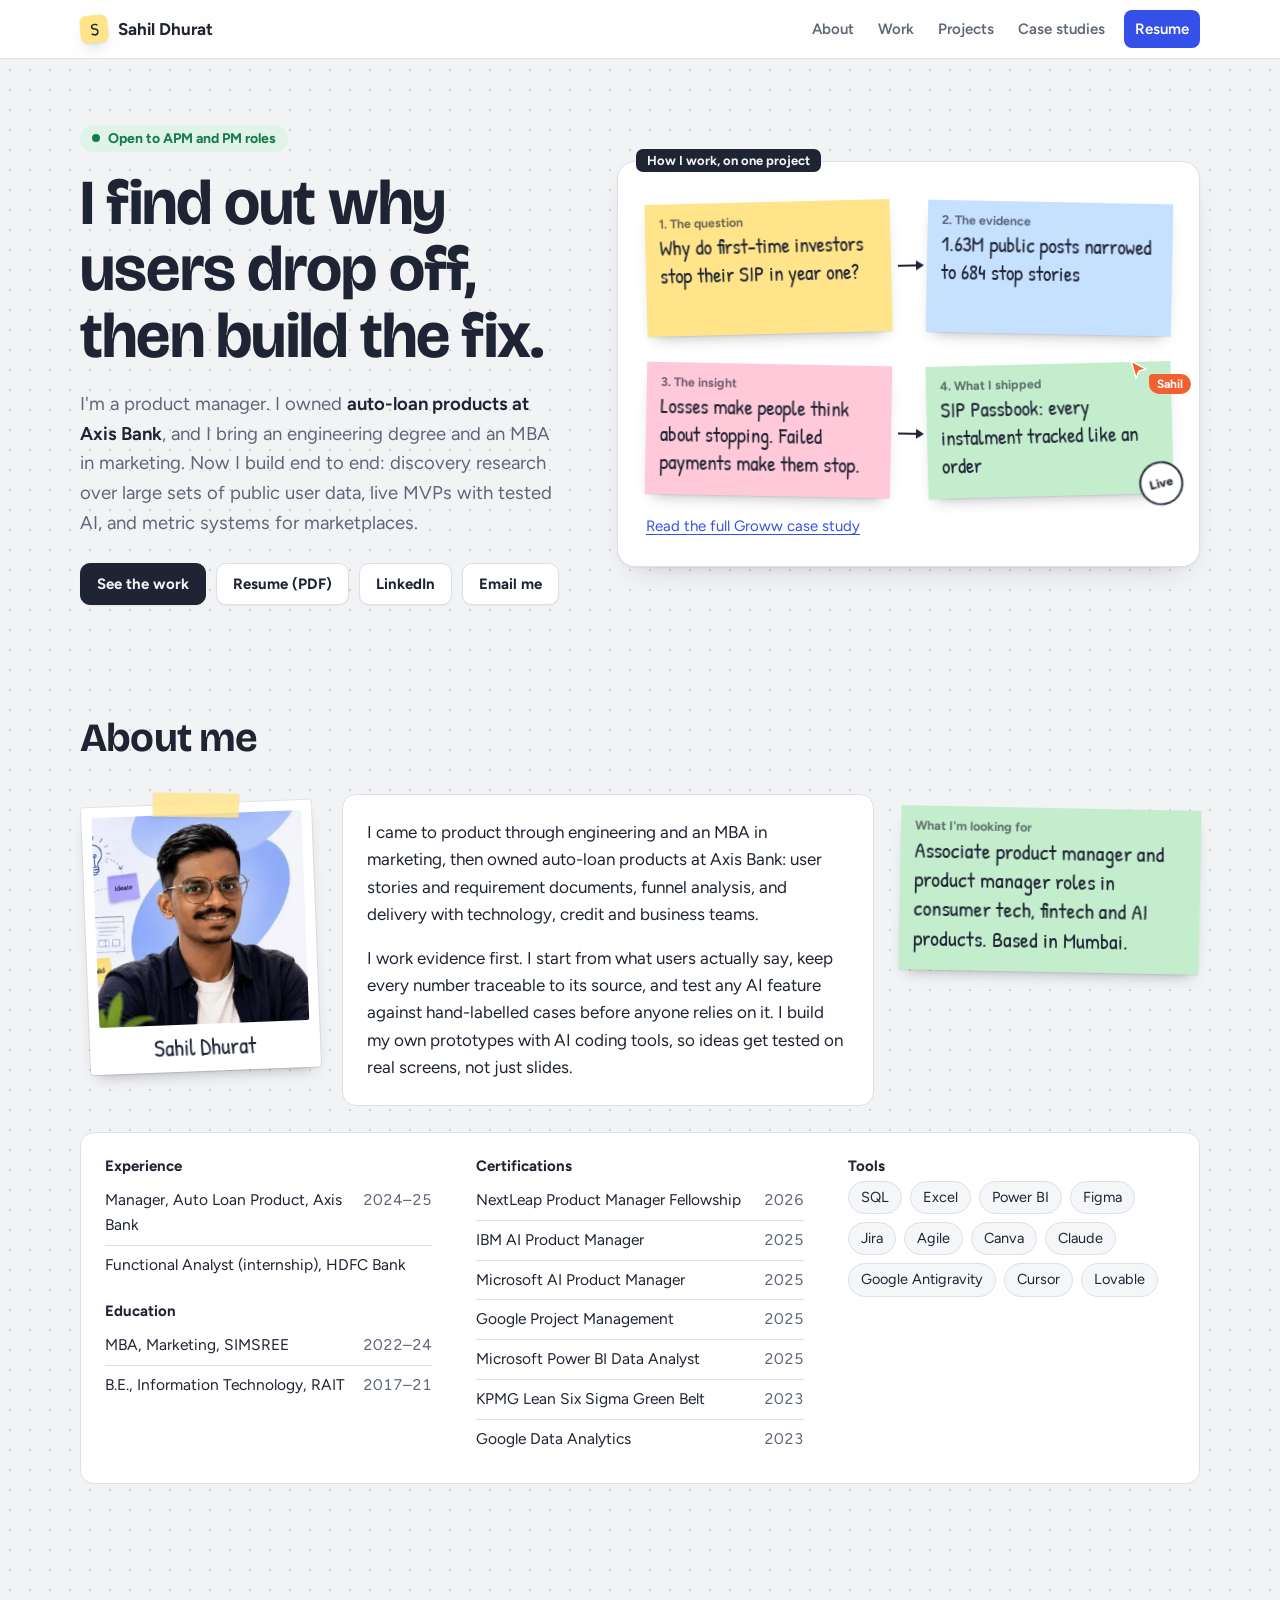
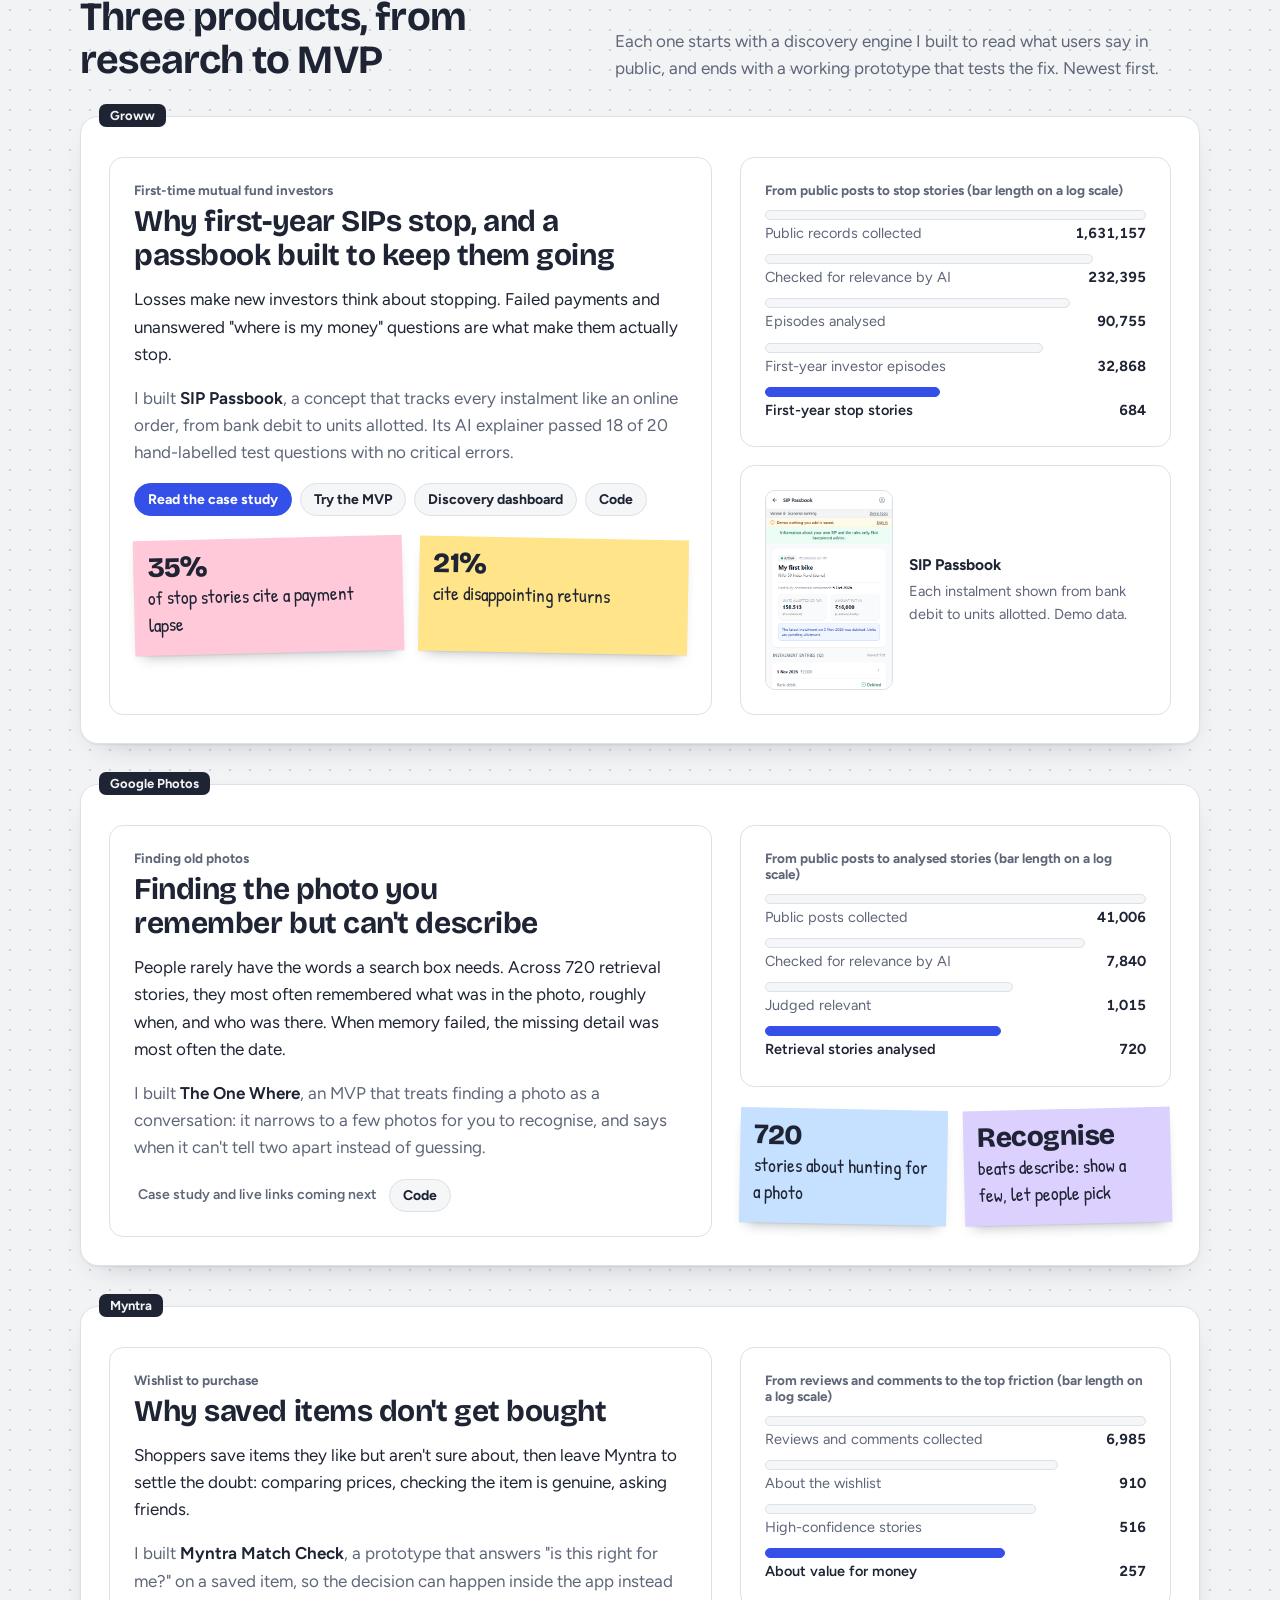
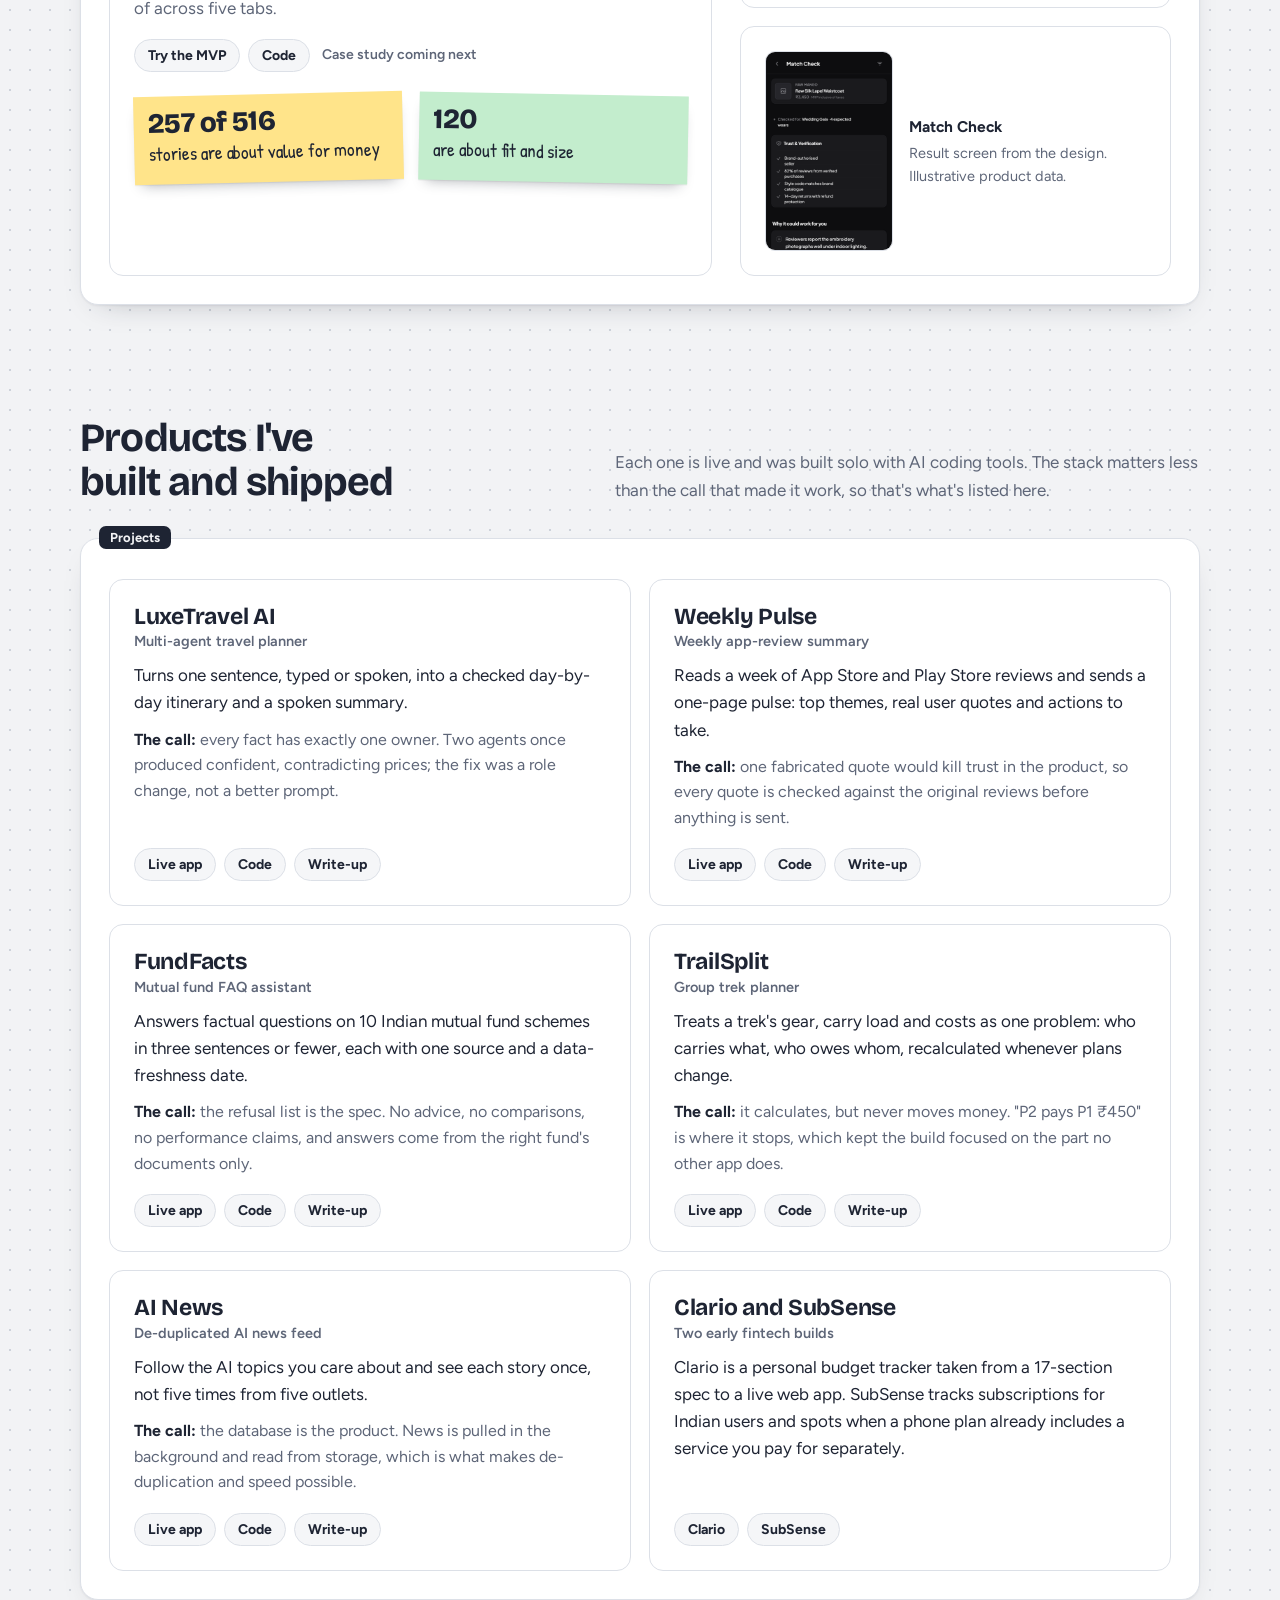
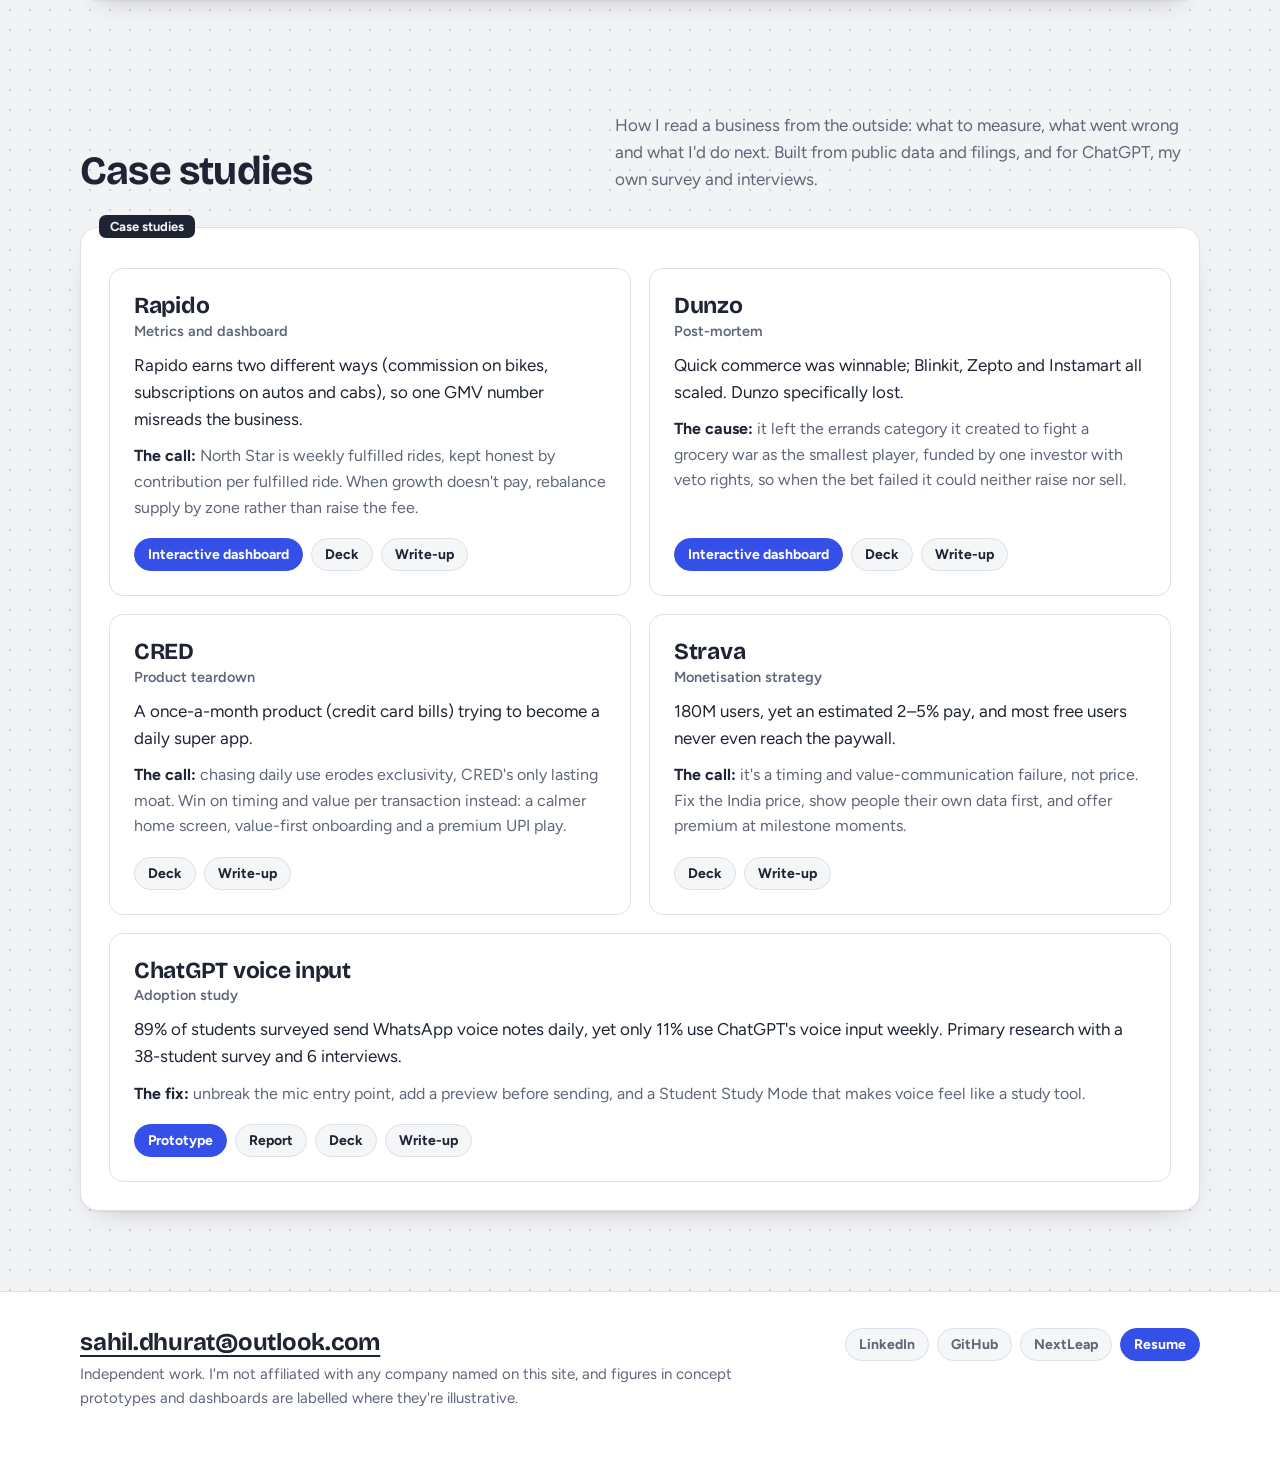
==== commit 5f1cd50e: "Preview: move About under the hero and add the illustrated portrait About now sits directly after th" ====
--- a/preview/index.html
+++ b/preview/index.html
@@ -20,10 +20,10 @@
   <div class="wrap">
     <a class="mark" href="./"><i aria-hidden="true">S</i>Sahil Dhurat</a>
     <nav class="site-nav" aria-label="Main">
+      <a class="hide-sm" href="#about">About</a>
       <a href="#work">Work</a>
       <a class="hide-sm" href="#projects">Projects</a>
       <a class="hide-sm" href="#case-studies">Case studies</a>
-      <a class="hide-sm" href="#about">About</a>
       <a class="nav-resume" href="https://drive.google.com/file/d/16mVuV6dT9pFEHMeCt_t-MgY8AIMUmg17/view?usp=sharing">Resume</a>
     </nav>
   </div>
@@ -55,6 +55,57 @@
       </ol>
       <div class="cursor" aria-hidden="true"><svg width="18" height="20" viewBox="0 0 18 20"><path d="M1 1 L16 9 L9 11 L6 18 Z" fill="#F2602F" stroke="#fff" stroke-width="1.5"/></svg><span>Sahil</span></div>
       <p style="margin:18px 0 0;font-size:15px"><a class="text-link" href="work/groww.html">Read the full Groww case study</a></p>
+    </div>
+  </div>
+</section>
+
+<section class="section" id="about" aria-labelledby="about-title">
+  <div class="wrap">
+    <div class="section-head"><h2 id="about-title">About me</h2></div>
+    <div class="about">
+      <figure class="polaroid">
+        <img src="assets/img/sahil.webp" width="320" height="320" alt="Illustrated portrait of Sahil Dhurat">
+        <figcaption>Sahil Dhurat</figcaption>
+      </figure>
+      <div class="card prose">
+        <p>I came to product through engineering and an MBA in marketing, then owned auto-loan products at Axis Bank: user stories and requirement documents, funnel analysis, and delivery with technology, credit and business teams.</p>
+        <p>I work evidence first. I start from what users actually say, keep every number traceable to its source, and test any AI feature against hand-labelled cases before anyone relies on it. I build my own prototypes with AI coding tools, so ideas get tested on real screens, not just slides.</p>
+      </div>
+      <div class="sticky s-green tilt-r looking"><span class="k">What I'm looking for</span><span class="v">Associate product manager and product manager roles in consumer tech, fintech and AI products. Based in Mumbai.</span></div>
+      <div class="card facts">
+        <div>
+          <h3>Experience</h3>
+          <ul>
+            <li><span>Manager, Auto Loan Product, Axis Bank</span><span>2024–25</span></li>
+            <li><span>Functional Analyst (internship), HDFC Bank</span><span></span></li>
+          </ul>
+        </div>
+        <div>
+          <h3>Education</h3>
+          <ul>
+            <li><span>MBA, Marketing, SIMSREE</span><span>2022–24</span></li>
+            <li><span>B.E., Information Technology, RAIT</span><span>2017–21</span></li>
+          </ul>
+        </div>
+        <div>
+          <h3>Certifications</h3>
+          <ul>
+            <li><span>NextLeap Product Manager Fellowship</span><span>2026</span></li>
+            <li><span>IBM AI Product Manager</span><span>2025</span></li>
+            <li><span>Microsoft AI Product Manager</span><span>2025</span></li>
+            <li><span>Google Project Management</span><span>2025</span></li>
+            <li><span>Microsoft Power BI Data Analyst</span><span>2025</span></li>
+            <li><span>KPMG Lean Six Sigma Green Belt</span><span>2023</span></li>
+            <li><span>Google Data Analytics</span><span>2023</span></li>
+          </ul>
+        </div>
+        <div>
+          <h3>Tools</h3>
+          <ul class="tools">
+            <li>SQL</li><li>Excel</li><li>Power BI</li><li>Figma</li><li>Jira</li><li>Agile</li><li>Canva</li><li>Claude</li><li>Google Antigravity</li><li>Cursor</li><li>Lovable</li>
+          </ul>
+        </div>
+      </div>
     </div>
   </div>
 </section>
@@ -264,55 +315,6 @@
   </div>
 </section>
 
-<section class="section" id="about" aria-labelledby="about-title">
-  <div class="wrap">
-    <div class="section-head"><h2 id="about-title">About me</h2></div>
-    <div class="about">
-      <div class="about-left">
-      <div class="card prose">
-        <p>I came to product through engineering and an MBA in marketing, then owned auto-loan products at Axis Bank: user stories and requirement documents, funnel analysis, and delivery with technology, credit and business teams.</p>
-        <p>I work evidence first. I start from what users actually say, keep every number traceable to its source, and test any AI feature against hand-labelled cases before anyone relies on it. I build my own prototypes with AI coding tools, so ideas get tested on real screens, not just slides.</p>
-      </div>
-      <div class="sticky s-green tilt-l looking"><span class="k">What I'm looking for</span><span class="v">Associate product manager and product manager roles in consumer tech, fintech and AI products. Based in Mumbai.</span></div>
-      </div>
-      <div class="card facts">
-        <div>
-          <h3>Experience</h3>
-          <ul>
-            <li><span>Manager, Auto Loan Product, Axis Bank</span><span>2024–25</span></li>
-            <li><span>Functional Analyst (internship), HDFC Bank</span><span></span></li>
-          </ul>
-        </div>
-        <div>
-          <h3>Education</h3>
-          <ul>
-            <li><span>MBA, Marketing, SIMSREE</span><span>2022–24</span></li>
-            <li><span>B.E., Information Technology, RAIT</span><span>2017–21</span></li>
-          </ul>
-        </div>
-        <div>
-          <h3>Certifications</h3>
-          <ul>
-            <li><span>NextLeap Product Manager Fellowship</span><span>2026</span></li>
-            <li><span>IBM AI Product Manager</span><span>2025</span></li>
-            <li><span>Microsoft AI Product Manager</span><span>2025</span></li>
-            <li><span>Google Project Management</span><span>2025</span></li>
-            <li><span>Microsoft Power BI Data Analyst</span><span>2025</span></li>
-            <li><span>KPMG Lean Six Sigma Green Belt</span><span>2023</span></li>
-            <li><span>Google Data Analytics</span><span>2023</span></li>
-          </ul>
-        </div>
-        <div>
-          <h3>Tools</h3>
-          <ul class="tools">
-            <li>SQL</li><li>Excel</li><li>Power BI</li><li>Figma</li><li>Jira</li><li>Agile</li><li>Canva</li><li>Claude</li><li>Google Antigravity</li><li>Cursor</li><li>Lovable</li>
-          </ul>
-        </div>
-      </div>
-    </div>
-  </div>
-</section>
-
 </main>
 
 <footer class="site-foot">
--- a/preview/assets/site.css
+++ b/preview/assets/site.css
@@ -184,9 +184,19 @@
 .item .chips { margin-top: auto; }
 
 /* About */
-.about { display: grid; grid-template-columns: minmax(0, 6fr) minmax(0, 5fr); gap: 18px; align-items: start; }
-.about-left { display: grid; gap: 26px; }
-.looking { max-width: 420px; margin-left: 12px; }
+/* Row 1: photo, story, what I'm looking for. Row 2: the facts as one strip */
+.about { display: grid; grid-template-columns: 236px minmax(0, 1fr) minmax(0, 300px); gap: 26px; align-items: start; }
+.about .facts { grid-column: 1 / -1; grid-template-columns: repeat(3, minmax(0, 1fr)); grid-template-areas: "exp cert tools" "edu cert tools"; grid-template-rows: auto 1fr; gap: 18px 44px; align-items: start; }
+.about .facts > :nth-child(1) { grid-area: exp; }
+.about .facts > :nth-child(2) { grid-area: edu; }
+.about .facts > :nth-child(3) { grid-area: cert; }
+.about .facts > :nth-child(4) { grid-area: tools; }
+/* A printed photo taped to the board */
+.polaroid { margin: 10px 0 0 6px; background: #fff; padding: 10px 10px 12px; border-radius: 3px; box-shadow: 0 0 0 1px rgba(30, 36, 51, 0.07), var(--sticky-shadow); transform: rotate(-2.2deg); position: relative; }
+.polaroid::before { content: ""; position: absolute; top: -11px; left: 50%; width: 86px; height: 24px; transform: translateX(-50%) rotate(3deg); background: rgba(255, 228, 138, 0.82); box-shadow: 0 1px 2px rgba(30, 36, 51, 0.1); }
+.polaroid img { width: 100%; aspect-ratio: 1; object-fit: cover; border-radius: 2px; }
+.polaroid figcaption { font: 400 23px/1.1 var(--marker); color: var(--sticky-ink); text-align: center; margin-top: 10px; }
+.looking { margin-top: 14px; }
 .looking .v { font-size: 22px; }
 .about .prose p { max-width: 38em; }
 .about .prose p:last-child { margin-bottom: 0; }
@@ -270,7 +280,10 @@
 
 /* ---------- Responsive ---------- */
 @media (max-width: 1000px) {
-  .hero .wrap, .case-hero .wrap, .section-head, .flagship, .about, .summary { grid-template-columns: minmax(0, 1fr); }
+  .hero .wrap, .case-hero .wrap, .section-head, .flagship, .summary { grid-template-columns: minmax(0, 1fr); }
+  .about { grid-template-columns: 210px minmax(0, 1fr); }
+  .looking { grid-column: 2; margin-top: 0; max-width: 460px; }
+  .about .facts { grid-template-columns: repeat(2, minmax(0, 1fr)); grid-template-areas: "exp cert" "edu cert" "tools tools"; grid-template-rows: auto 1fr auto; gap: 18px 32px; }
   .chapter { grid-template-columns: minmax(0, 1fr); }
   .chapter > h2 { position: static; }
   .cursor { right: 4px; }
@@ -296,7 +309,10 @@
   .phone { width: min(240px, 100%); }
   .frame { padding: 34px 10px 12px; border-radius: 16px; }
   .card { padding: 16px; }
-  .looking { margin-left: 6px; }
+  .about { grid-template-columns: minmax(0, 1fr); }
+  .looking { grid-column: auto; margin-left: 6px; }
+  .about .facts { grid-template-columns: minmax(0, 1fr); grid-template-areas: "exp" "edu" "cert" "tools"; grid-template-rows: none; }
+  .polaroid { width: 210px; margin: 12px 0 4px 10px; }
 }
 @media print {
   .toolbar, .btns, .skip, .cursor { display: none; }
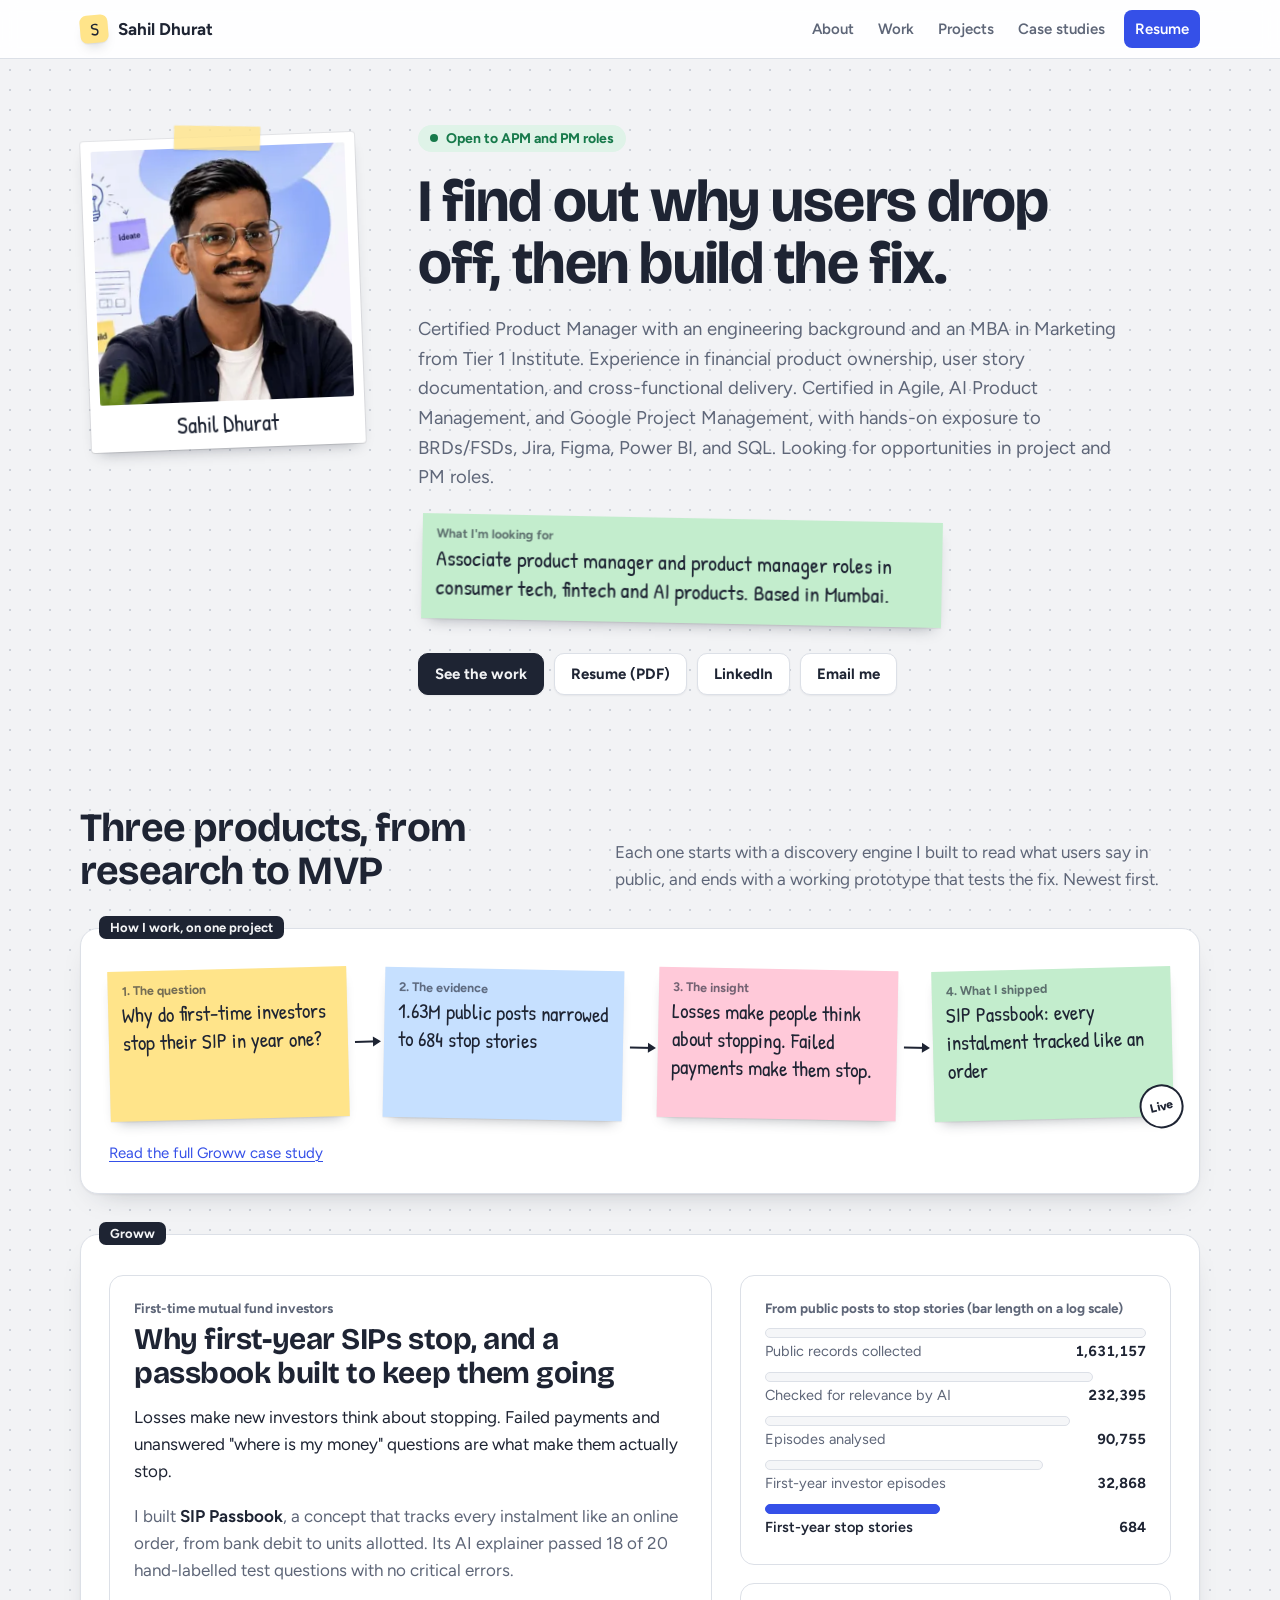
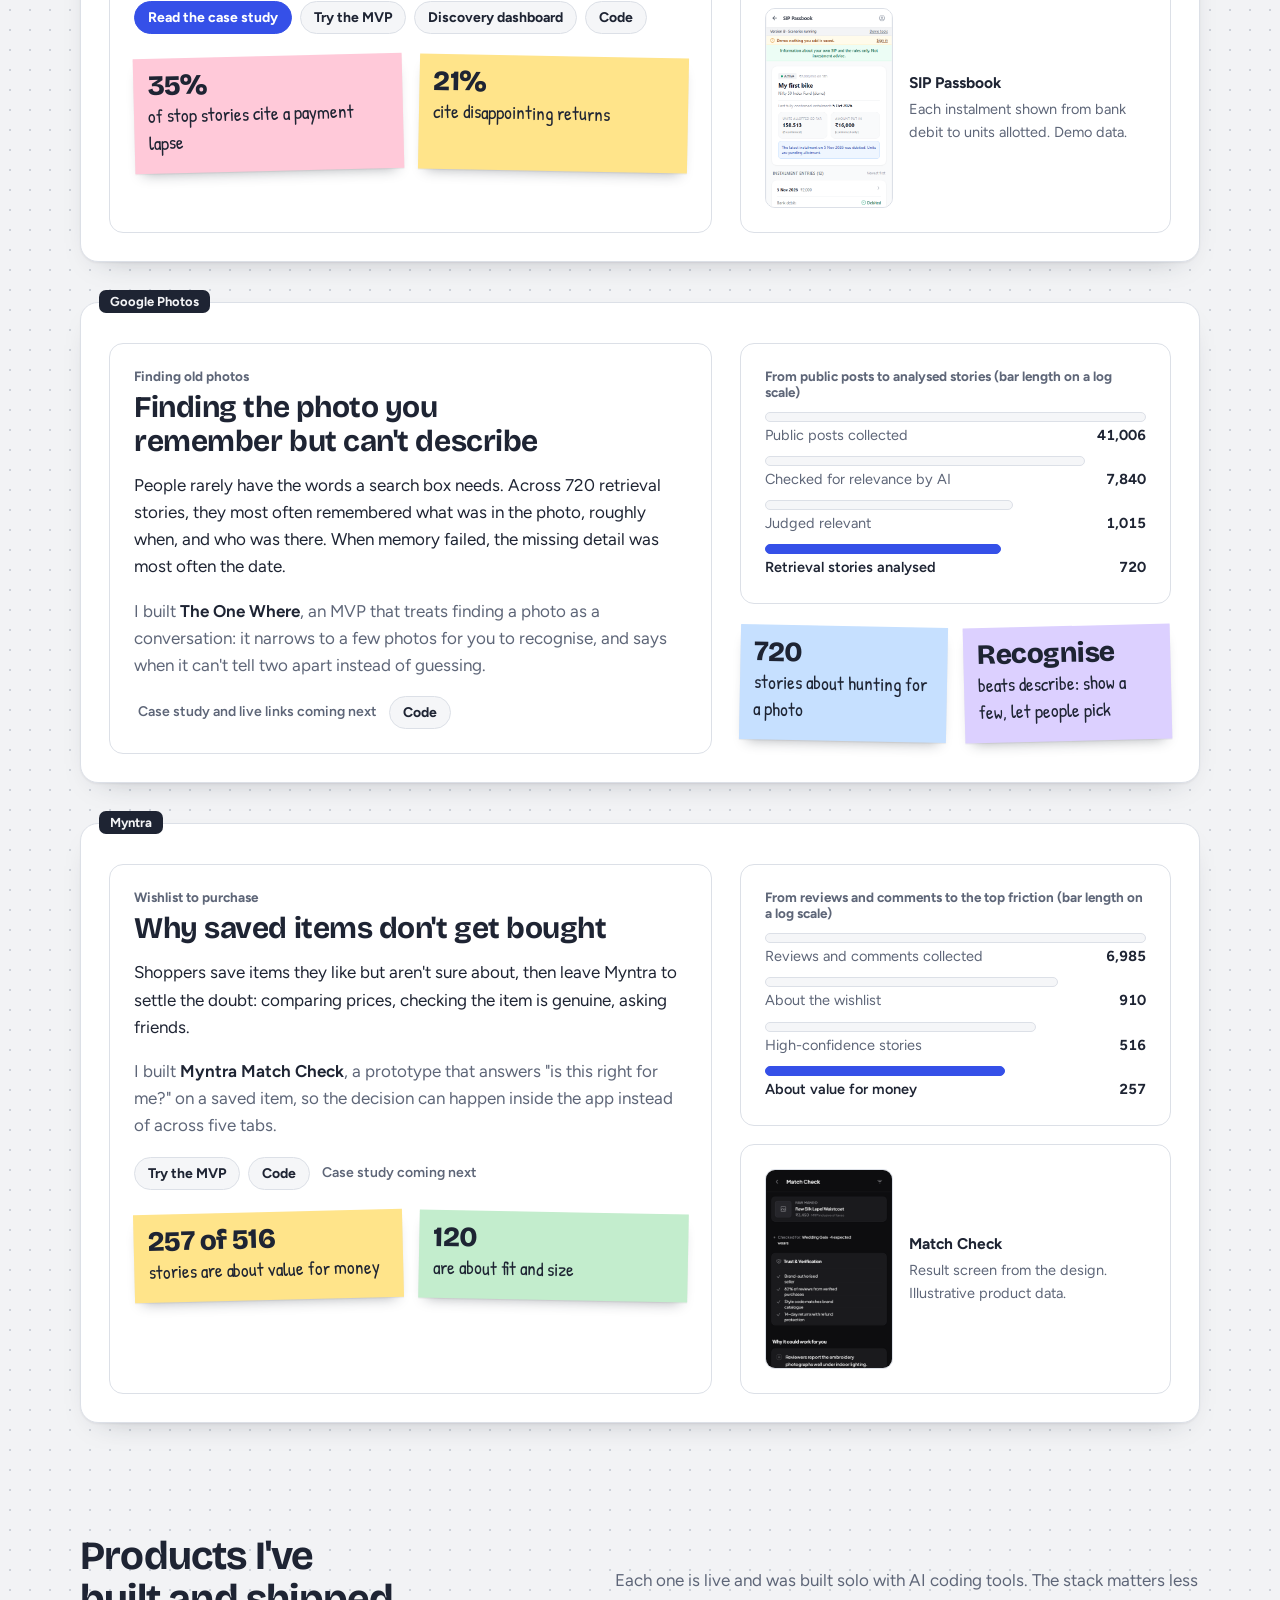
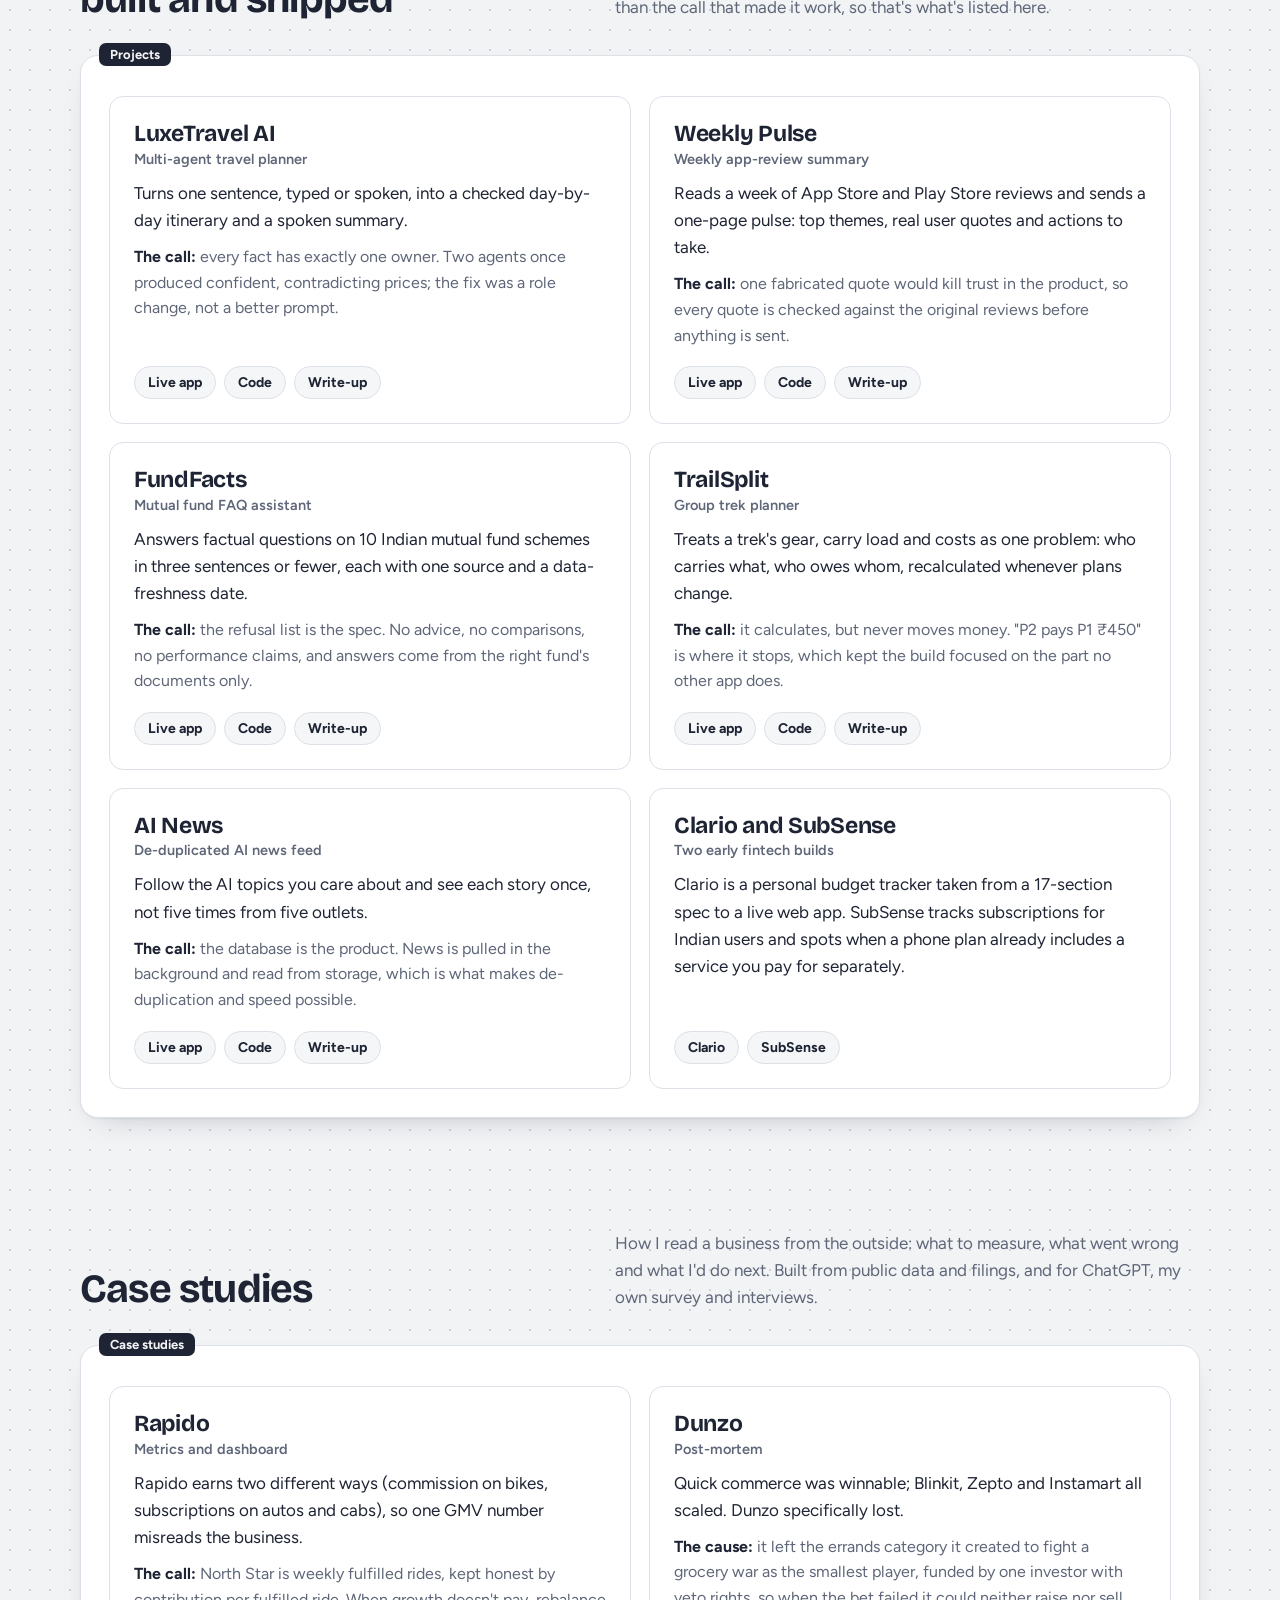
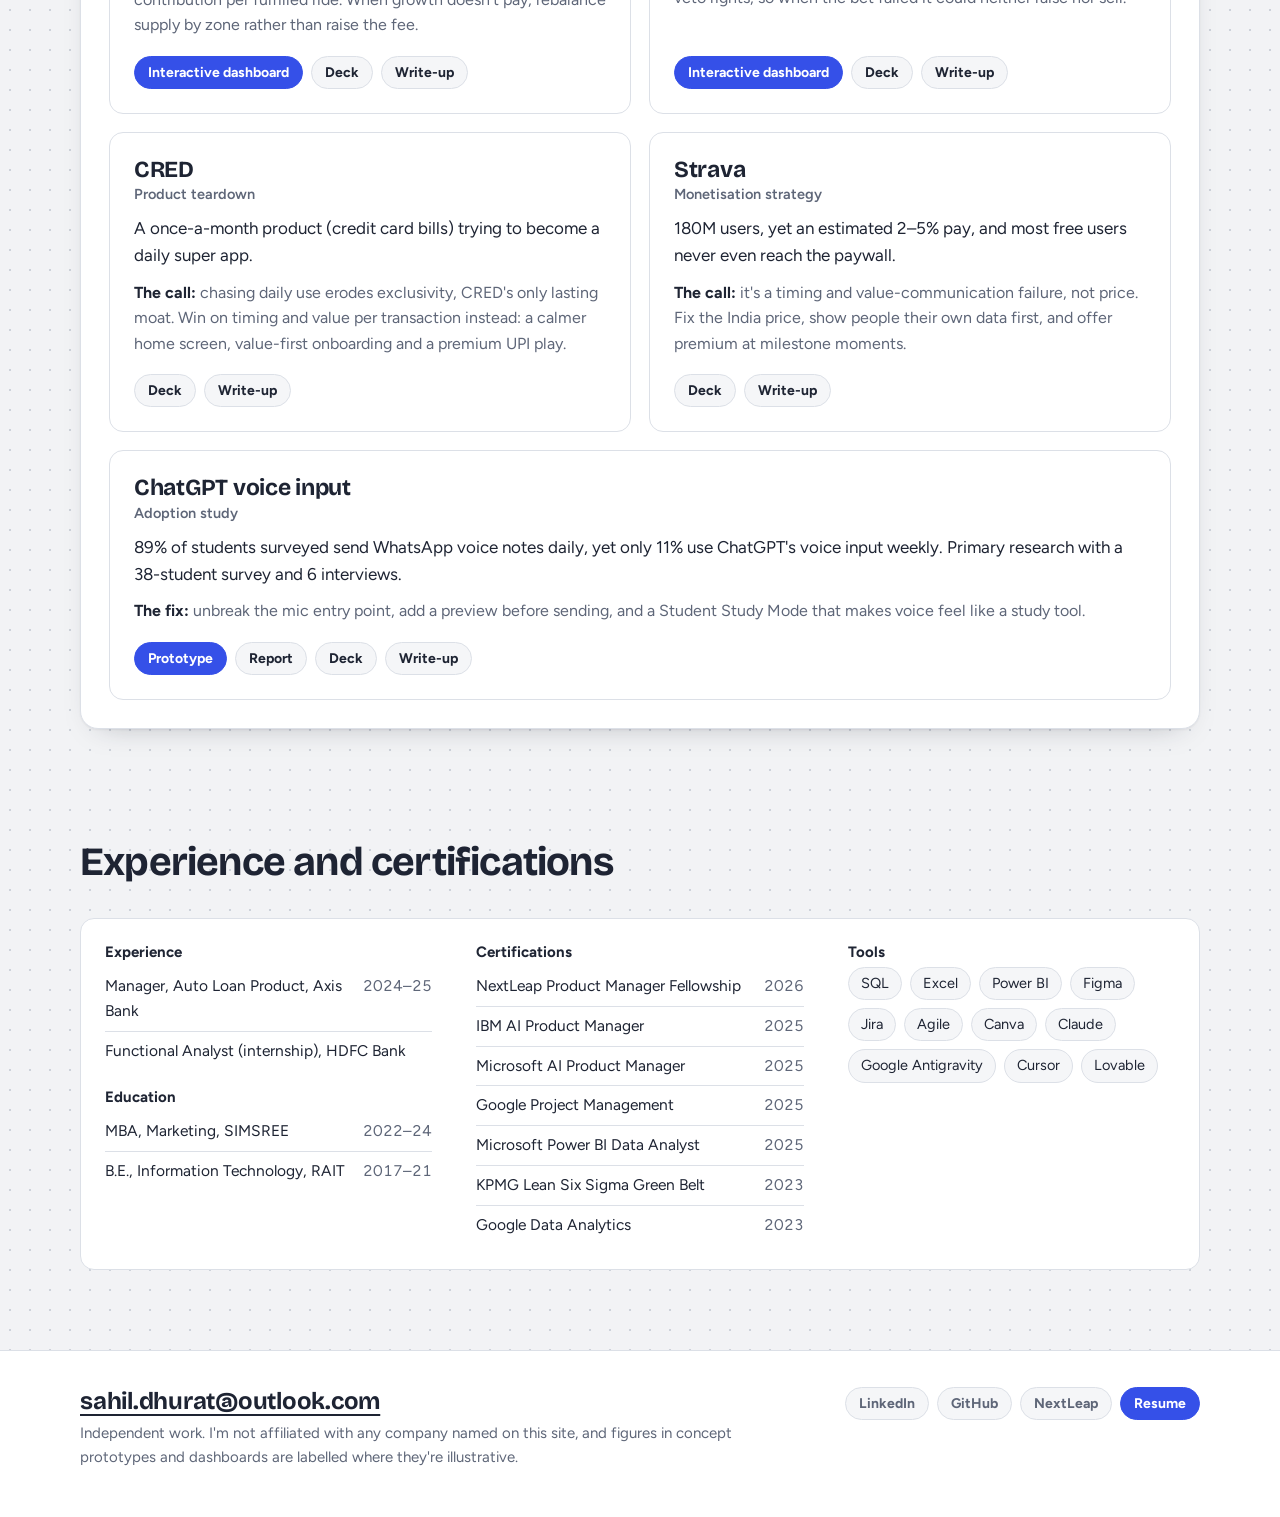
==== commit 68b7ef71: "Preview: intro block at the top, experience at the end The top of the page is now one intro: portrai" ====
--- a/preview/index.html
+++ b/preview/index.html
@@ -31,12 +31,17 @@
 
 <main id="main">
 
-<section class="hero" aria-labelledby="hero-title">
-  <div class="wrap">
-    <div>
+<section class="hero" id="about" aria-labelledby="hero-title">
+  <div class="wrap">
+    <figure class="polaroid">
+      <img src="assets/img/sahil.webp" width="320" height="320" alt="Illustrated portrait of Sahil Dhurat">
+      <figcaption>Sahil Dhurat</figcaption>
+    </figure>
+    <div class="intro">
       <p class="badge">Open to APM and PM roles</p>
       <h1 id="hero-title">I find out why users drop off, then build the fix.</h1>
-      <p class="lede">I'm a product manager. I owned <strong>auto-loan products at Axis Bank</strong>, and I bring an engineering degree and an MBA in marketing. Now I build end to end: discovery research over large sets of public user data, live MVPs with tested AI, and metric systems for marketplaces.</p>
+      <p class="lede">Certified Product Manager with an engineering background and an MBA in Marketing from Tier 1 Institute. Experience in financial product ownership, user story documentation, and cross-functional delivery. Certified in Agile, AI Product Management, and Google Project Management, with hands-on exposure to BRDs/FSDs, Jira, Figma, Power BI, and SQL. Looking for opportunities in project and PM roles.</p>
+      <div class="sticky s-green tilt-r looking"><span class="k">What I'm looking for</span><span class="v">Associate product manager and product manager roles in consumer tech, fintech and AI products. Based in Mumbai.</span></div>
       <div class="btns">
         <a class="btn btn-primary" href="#work">See the work</a>
         <a class="btn" href="https://drive.google.com/file/d/16mVuV6dT9pFEHMeCt_t-MgY8AIMUmg17/view?usp=sharing">Resume (PDF)</a>
@@ -44,69 +49,6 @@
         <a class="btn" href="mailto:sahil.dhurat@outlook.com">Email me</a>
       </div>
     </div>
-
-    <div class="frame" aria-labelledby="how-title">
-      <span class="tab" id="how-title">How I work, on one project</span>
-      <ol class="how">
-        <li class="sticky s-yellow tilt-l"><span class="k">1. The question</span><span class="v">Why do first-time investors stop their SIP in year one?</span></li>
-        <li class="sticky s-blue tilt-r"><span class="k">2. The evidence</span><span class="v">1.63M public posts narrowed to 684 stop stories</span></li>
-        <li class="sticky s-pink tilt-r"><span class="k">3. The insight</span><span class="v">Losses make people think about stopping. Failed payments make them stop.</span></li>
-        <li class="sticky s-green tilt-l"><span class="k">4. What I shipped</span><span class="v">SIP Passbook: every instalment tracked like an order</span><span class="stamp" aria-hidden="true">Live</span></li>
-      </ol>
-      <div class="cursor" aria-hidden="true"><svg width="18" height="20" viewBox="0 0 18 20"><path d="M1 1 L16 9 L9 11 L6 18 Z" fill="#F2602F" stroke="#fff" stroke-width="1.5"/></svg><span>Sahil</span></div>
-      <p style="margin:18px 0 0;font-size:15px"><a class="text-link" href="work/groww.html">Read the full Groww case study</a></p>
-    </div>
-  </div>
-</section>
-
-<section class="section" id="about" aria-labelledby="about-title">
-  <div class="wrap">
-    <div class="section-head"><h2 id="about-title">About me</h2></div>
-    <div class="about">
-      <figure class="polaroid">
-        <img src="assets/img/sahil.webp" width="320" height="320" alt="Illustrated portrait of Sahil Dhurat">
-        <figcaption>Sahil Dhurat</figcaption>
-      </figure>
-      <div class="card prose">
-        <p>I came to product through engineering and an MBA in marketing, then owned auto-loan products at Axis Bank: user stories and requirement documents, funnel analysis, and delivery with technology, credit and business teams.</p>
-        <p>I work evidence first. I start from what users actually say, keep every number traceable to its source, and test any AI feature against hand-labelled cases before anyone relies on it. I build my own prototypes with AI coding tools, so ideas get tested on real screens, not just slides.</p>
-      </div>
-      <div class="sticky s-green tilt-r looking"><span class="k">What I'm looking for</span><span class="v">Associate product manager and product manager roles in consumer tech, fintech and AI products. Based in Mumbai.</span></div>
-      <div class="card facts">
-        <div>
-          <h3>Experience</h3>
-          <ul>
-            <li><span>Manager, Auto Loan Product, Axis Bank</span><span>2024–25</span></li>
-            <li><span>Functional Analyst (internship), HDFC Bank</span><span></span></li>
-          </ul>
-        </div>
-        <div>
-          <h3>Education</h3>
-          <ul>
-            <li><span>MBA, Marketing, SIMSREE</span><span>2022–24</span></li>
-            <li><span>B.E., Information Technology, RAIT</span><span>2017–21</span></li>
-          </ul>
-        </div>
-        <div>
-          <h3>Certifications</h3>
-          <ul>
-            <li><span>NextLeap Product Manager Fellowship</span><span>2026</span></li>
-            <li><span>IBM AI Product Manager</span><span>2025</span></li>
-            <li><span>Microsoft AI Product Manager</span><span>2025</span></li>
-            <li><span>Google Project Management</span><span>2025</span></li>
-            <li><span>Microsoft Power BI Data Analyst</span><span>2025</span></li>
-            <li><span>KPMG Lean Six Sigma Green Belt</span><span>2023</span></li>
-            <li><span>Google Data Analytics</span><span>2023</span></li>
-          </ul>
-        </div>
-        <div>
-          <h3>Tools</h3>
-          <ul class="tools">
-            <li>SQL</li><li>Excel</li><li>Power BI</li><li>Figma</li><li>Jira</li><li>Agile</li><li>Canva</li><li>Claude</li><li>Google Antigravity</li><li>Cursor</li><li>Lovable</li>
-          </ul>
-        </div>
-      </div>
-    </div>
   </div>
 </section>
 
@@ -118,6 +60,18 @@
     </div>
 
     <div class="stack">
+
+      <div class="frame how-board" aria-labelledby="how-title">
+        <span class="tab" id="how-title">How I work, on one project</span>
+        <ol class="how">
+          <li class="sticky s-yellow tilt-l"><span class="k">1. The question</span><span class="v">Why do first-time investors stop their SIP in year one?</span></li>
+          <li class="sticky s-blue tilt-r"><span class="k">2. The evidence</span><span class="v">1.63M public posts narrowed to 684 stop stories</span></li>
+          <li class="sticky s-pink tilt-r"><span class="k">3. The insight</span><span class="v">Losses make people think about stopping. Failed payments make them stop.</span></li>
+          <li class="sticky s-green tilt-l"><span class="k">4. What I shipped</span><span class="v">SIP Passbook: every instalment tracked like an order</span><span class="stamp" aria-hidden="true">Live</span></li>
+        </ol>
+        <div class="cursor" aria-hidden="true"><svg width="18" height="20" viewBox="0 0 18 20"><path d="M1 1 L16 9 L9 11 L6 18 Z" fill="#F2602F" stroke="#fff" stroke-width="1.5"/></svg><span>Sahil</span></div>
+        <p class="how-link"><a class="text-link" href="work/groww.html">Read the full Groww case study</a></p>
+      </div>
 
       <article class="frame" aria-labelledby="f-groww">
         <span class="tab">Groww</span>
@@ -315,6 +269,46 @@
   </div>
 </section>
 
+<section class="section" id="experience" aria-labelledby="experience-title">
+  <div class="wrap">
+    <div class="section-head"><h2 id="experience-title">Experience and certifications</h2></div>
+    <div class="card facts">
+      <div>
+        <h3>Experience</h3>
+        <ul>
+          <li><span>Manager, Auto Loan Product, Axis Bank</span><span>2024–25</span></li>
+          <li><span>Functional Analyst (internship), HDFC Bank</span><span></span></li>
+        </ul>
+      </div>
+      <div>
+        <h3>Education</h3>
+        <ul>
+          <li><span>MBA, Marketing, SIMSREE</span><span>2022–24</span></li>
+          <li><span>B.E., Information Technology, RAIT</span><span>2017–21</span></li>
+        </ul>
+      </div>
+      <div>
+        <h3>Certifications</h3>
+        <ul>
+          <li><span>NextLeap Product Manager Fellowship</span><span>2026</span></li>
+          <li><span>IBM AI Product Manager</span><span>2025</span></li>
+          <li><span>Microsoft AI Product Manager</span><span>2025</span></li>
+          <li><span>Google Project Management</span><span>2025</span></li>
+          <li><span>Microsoft Power BI Data Analyst</span><span>2025</span></li>
+          <li><span>KPMG Lean Six Sigma Green Belt</span><span>2023</span></li>
+          <li><span>Google Data Analytics</span><span>2023</span></li>
+        </ul>
+      </div>
+      <div>
+        <h3>Tools</h3>
+        <ul class="tools">
+          <li>SQL</li><li>Excel</li><li>Power BI</li><li>Figma</li><li>Jira</li><li>Agile</li><li>Canva</li><li>Claude</li><li>Google Antigravity</li><li>Cursor</li><li>Lovable</li>
+        </ul>
+      </div>
+    </div>
+  </div>
+</section>
+
 </main>
 
 <footer class="site-foot">
--- a/preview/assets/site.css
+++ b/preview/assets/site.css
@@ -118,24 +118,32 @@
 
 /* ---------- Home: hero ---------- */
 .hero { padding: clamp(32px, 6vw, 64px) 0 clamp(36px, 5vw, 56px); }
-.hero .wrap { display: grid; grid-template-columns: minmax(0, 5fr) minmax(0, 6fr); gap: clamp(28px, 4vw, 56px); align-items: center; }
-.hero h1 { font: 700 clamp(40px, 5.2vw, 64px)/1.04 var(--head); letter-spacing: -0.012em; margin-bottom: 20px; font-variation-settings: "opsz" 96; }
-.hero .lede { color: var(--soft); font-size: 18.5px; line-height: 1.6; max-width: 32em; margin-bottom: 26px; }
+.hero .wrap { display: grid; grid-template-columns: 280px minmax(0, 1fr); gap: clamp(28px, 4.5vw, 64px); align-items: start; }
+.hero .polaroid { margin-top: 14px; }
+.hero h1 { font: 700 clamp(40px, 4.8vw, 60px)/1.04 var(--head); letter-spacing: -0.012em; margin-bottom: 20px; font-variation-settings: "opsz" 96; max-width: 13.5em; }
+.hero .lede { color: var(--soft); font-size: 18.5px; line-height: 1.6; max-width: 38em; margin-bottom: 26px; }
+.hero .looking { max-width: 520px; margin: 0 0 30px 4px; }
 .hero .lede strong { color: var(--ink); font-weight: 650; }
 
-.how { list-style: none; margin: 0; padding: 0; display: grid; grid-template-columns: repeat(2, minmax(0, 1fr)); gap: 30px 36px; }
-.how .sticky { min-height: 132px; }
-.how .sticky:nth-child(1)::after, .how .sticky:nth-child(3)::after { content: ""; position: absolute; right: -31px; top: 50%; width: 24px; height: 2px; background: var(--ink); }
-.how .sticky:nth-child(1)::before, .how .sticky:nth-child(3)::before { content: ""; position: absolute; right: -33px; top: calc(50% - 4px); border-left: 8px solid var(--ink); border-top: 5px solid transparent; border-bottom: 5px solid transparent; }
+.how { list-style: none; margin: 0; padding: 0; display: grid; grid-template-columns: repeat(4, minmax(0, 1fr)); gap: 30px 36px; }
+.how .sticky { min-height: 150px; }
+.how .sticky:not(:last-child)::after { content: ""; position: absolute; right: -31px; top: 50%; width: 24px; height: 2px; background: var(--ink); }
+.how .sticky:not(:last-child)::before { content: ""; position: absolute; right: -33px; top: calc(50% - 4px); border-left: 8px solid var(--ink); border-top: 5px solid transparent; border-bottom: 5px solid transparent; }
+.how-link { margin: 22px 0 0; font-size: 15px; }
+.how-board .cursor { top: auto; right: 150px; bottom: 16px; }
 .stamp { position: absolute; right: -10px; bottom: -12px; width: 44px; height: 44px; border-radius: 50%; background: #fff; color: var(--sticky-ink); border: 2px solid var(--sticky-ink); display: grid; place-items: center; font: 800 12px var(--sans); transform: rotate(-12deg); }
 .cursor { position: absolute; right: 8px; top: 49%; display: flex; align-items: flex-start; gap: 1px; pointer-events: none; }
 .cursor span { background: var(--cursor); color: #fff; font: 700 12px var(--sans); padding: 3px 8px; border-radius: 4px 10px 10px 10px; margin-top: 14px; }
 @media (prefers-reduced-motion: no-preference) {
-  .how .sticky { animation: drop 480ms cubic-bezier(.2, .8, .25, 1) both; }
-  .how .sticky:nth-child(2) { animation-delay: 140ms; }
-  .how .sticky:nth-child(3) { animation-delay: 280ms; }
-  .how .sticky:nth-child(4) { animation-delay: 420ms; }
-  .cursor { animation: glide 900ms 700ms cubic-bezier(.3, .7, .2, 1) both; }
+  .hero .polaroid { animation: drop 520ms 80ms cubic-bezier(.2, .8, .25, 1) both; }
+  .hero .looking { animation: drop 480ms 360ms cubic-bezier(.2, .8, .25, 1) both; }
+  @supports (animation-timeline: view()) {
+    .how .sticky { animation: drop linear both; animation-timeline: view(); animation-range: entry 20% entry 70%; }
+    .how .sticky:nth-child(2) { animation-range: entry 30% entry 80%; }
+    .how .sticky:nth-child(3) { animation-range: entry 40% entry 90%; }
+    .how .sticky:nth-child(4) { animation-range: entry 50% entry 100%; }
+    .cursor { animation: glide linear both; animation-timeline: view(); animation-range: entry 60% cover 40%; }
+  }
 }
 @keyframes drop { from { opacity: 0; translate: 0 -10px; } to { opacity: 1; translate: 0 0; } }
 @keyframes glide { from { opacity: 0; translate: -60px 40px; } to { opacity: 1; translate: 0 0; } }
@@ -145,6 +153,7 @@
 .section-head { display: grid; grid-template-columns: minmax(0, 5fr) minmax(0, 6fr); gap: 12px 48px; align-items: end; margin-bottom: 34px; }
 .section-head h2 { font: 700 clamp(30px, 3.4vw, 40px)/1.08 var(--head); letter-spacing: -0.02em; }
 .section-head p { color: var(--soft); margin: 0; max-width: 36em; }
+.section-head h2:only-child { grid-column: 1 / -1; }
 .stack { display: grid; gap: 40px; }
 
 .flagship { display: grid; grid-template-columns: minmax(0, 7fr) minmax(0, 5fr); gap: clamp(18px, 2.4vw, 28px); }
@@ -184,23 +193,18 @@
 .item .chips { margin-top: auto; }
 
 /* About */
-/* Row 1: photo, story, what I'm looking for. Row 2: the facts as one strip */
-.about { display: grid; grid-template-columns: 236px minmax(0, 1fr) minmax(0, 300px); gap: 26px; align-items: start; }
-.about .facts { grid-column: 1 / -1; grid-template-columns: repeat(3, minmax(0, 1fr)); grid-template-areas: "exp cert tools" "edu cert tools"; grid-template-rows: auto 1fr; gap: 18px 44px; align-items: start; }
-.about .facts > :nth-child(1) { grid-area: exp; }
-.about .facts > :nth-child(2) { grid-area: edu; }
-.about .facts > :nth-child(3) { grid-area: cert; }
-.about .facts > :nth-child(4) { grid-area: tools; }
+/* Experience, education, certifications and tools as one strip */
+.facts { display: grid; grid-template-columns: repeat(3, minmax(0, 1fr)); grid-template-areas: "exp cert tools" "edu cert tools"; grid-template-rows: auto 1fr; gap: 18px 44px; align-items: start; }
+.facts > :nth-child(1) { grid-area: exp; }
+.facts > :nth-child(2) { grid-area: edu; }
+.facts > :nth-child(3) { grid-area: cert; }
+.facts > :nth-child(4) { grid-area: tools; }
 /* A printed photo taped to the board */
 .polaroid { margin: 10px 0 0 6px; background: #fff; padding: 10px 10px 12px; border-radius: 3px; box-shadow: 0 0 0 1px rgba(30, 36, 51, 0.07), var(--sticky-shadow); transform: rotate(-2.2deg); position: relative; }
 .polaroid::before { content: ""; position: absolute; top: -11px; left: 50%; width: 86px; height: 24px; transform: translateX(-50%) rotate(3deg); background: rgba(255, 228, 138, 0.82); box-shadow: 0 1px 2px rgba(30, 36, 51, 0.1); }
 .polaroid img { width: 100%; aspect-ratio: 1; object-fit: cover; border-radius: 2px; }
 .polaroid figcaption { font: 400 23px/1.1 var(--marker); color: var(--sticky-ink); text-align: center; margin-top: 10px; }
-.looking { margin-top: 14px; }
 .looking .v { font-size: 22px; }
-.about .prose p { max-width: 38em; }
-.about .prose p:last-child { margin-bottom: 0; }
-.facts { display: grid; gap: 22px; }
 .facts h3 { font: 700 15px var(--sans); margin-bottom: 6px; }
 .facts ul { list-style: none; margin: 0; padding: 0; }
 .facts li { display: flex; justify-content: space-between; gap: 16px; padding: 7px 0; border-bottom: 1px solid var(--line); font-size: 15.5px; }
@@ -280,16 +284,19 @@
 
 /* ---------- Responsive ---------- */
 @media (max-width: 1000px) {
-  .hero .wrap, .case-hero .wrap, .section-head, .flagship, .summary { grid-template-columns: minmax(0, 1fr); }
-  .about { grid-template-columns: 210px minmax(0, 1fr); }
-  .looking { grid-column: 2; margin-top: 0; max-width: 460px; }
-  .about .facts { grid-template-columns: repeat(2, minmax(0, 1fr)); grid-template-areas: "exp cert" "edu cert" "tools tools"; grid-template-rows: auto 1fr auto; gap: 18px 32px; }
+  .case-hero .wrap, .section-head, .flagship, .summary { grid-template-columns: minmax(0, 1fr); }
+  .hero .wrap { grid-template-columns: 210px minmax(0, 1fr); }
+  .how { grid-template-columns: repeat(2, minmax(0, 1fr)); }
+  .how .sticky:nth-child(2)::before, .how .sticky:nth-child(2)::after { display: none; }
+  .facts { grid-template-columns: repeat(2, minmax(0, 1fr)); grid-template-areas: "exp cert" "edu cert" "tools tools"; grid-template-rows: auto 1fr auto; gap: 18px 32px; }
   .chapter { grid-template-columns: minmax(0, 1fr); }
   .chapter > h2 { position: static; }
   .cursor { right: 4px; }
 }
 @media (max-width: 760px) {
   .site-nav .hide-sm { display: none; }
+  .hero .wrap { grid-template-columns: minmax(0, 1fr); gap: 28px; }
+  .hero .polaroid { width: 190px; margin: 14px 0 0 10px; }
   .grid2 { grid-template-columns: minmax(0, 1fr); }
 }
 @media (max-width: 560px) {
@@ -309,10 +316,7 @@
   .phone { width: min(240px, 100%); }
   .frame { padding: 34px 10px 12px; border-radius: 16px; }
   .card { padding: 16px; }
-  .about { grid-template-columns: minmax(0, 1fr); }
-  .looking { grid-column: auto; margin-left: 6px; }
-  .about .facts { grid-template-columns: minmax(0, 1fr); grid-template-areas: "exp" "edu" "cert" "tools"; grid-template-rows: none; }
-  .polaroid { width: 210px; margin: 12px 0 4px 10px; }
+  .facts { grid-template-columns: minmax(0, 1fr); grid-template-areas: "exp" "edu" "cert" "tools"; grid-template-rows: none; }
 }
 @media print {
   .toolbar, .btns, .skip, .cursor { display: none; }
